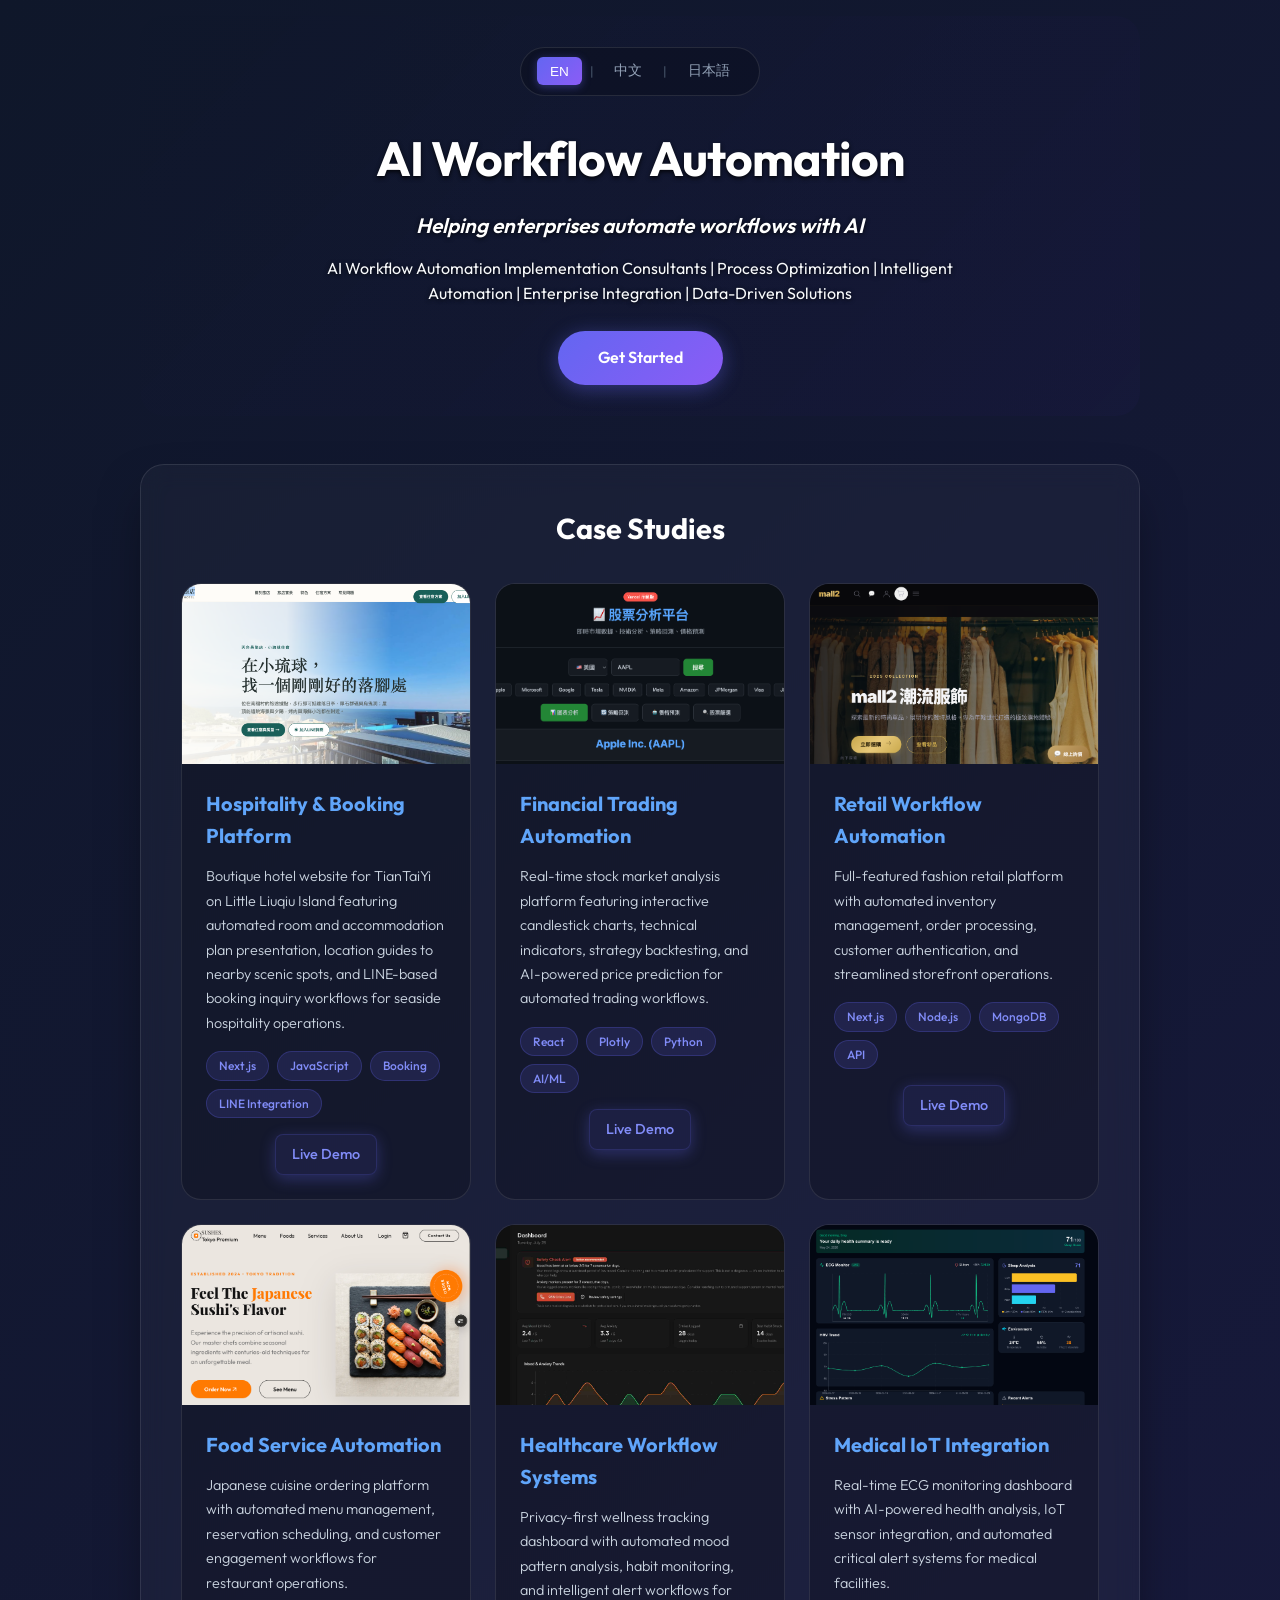
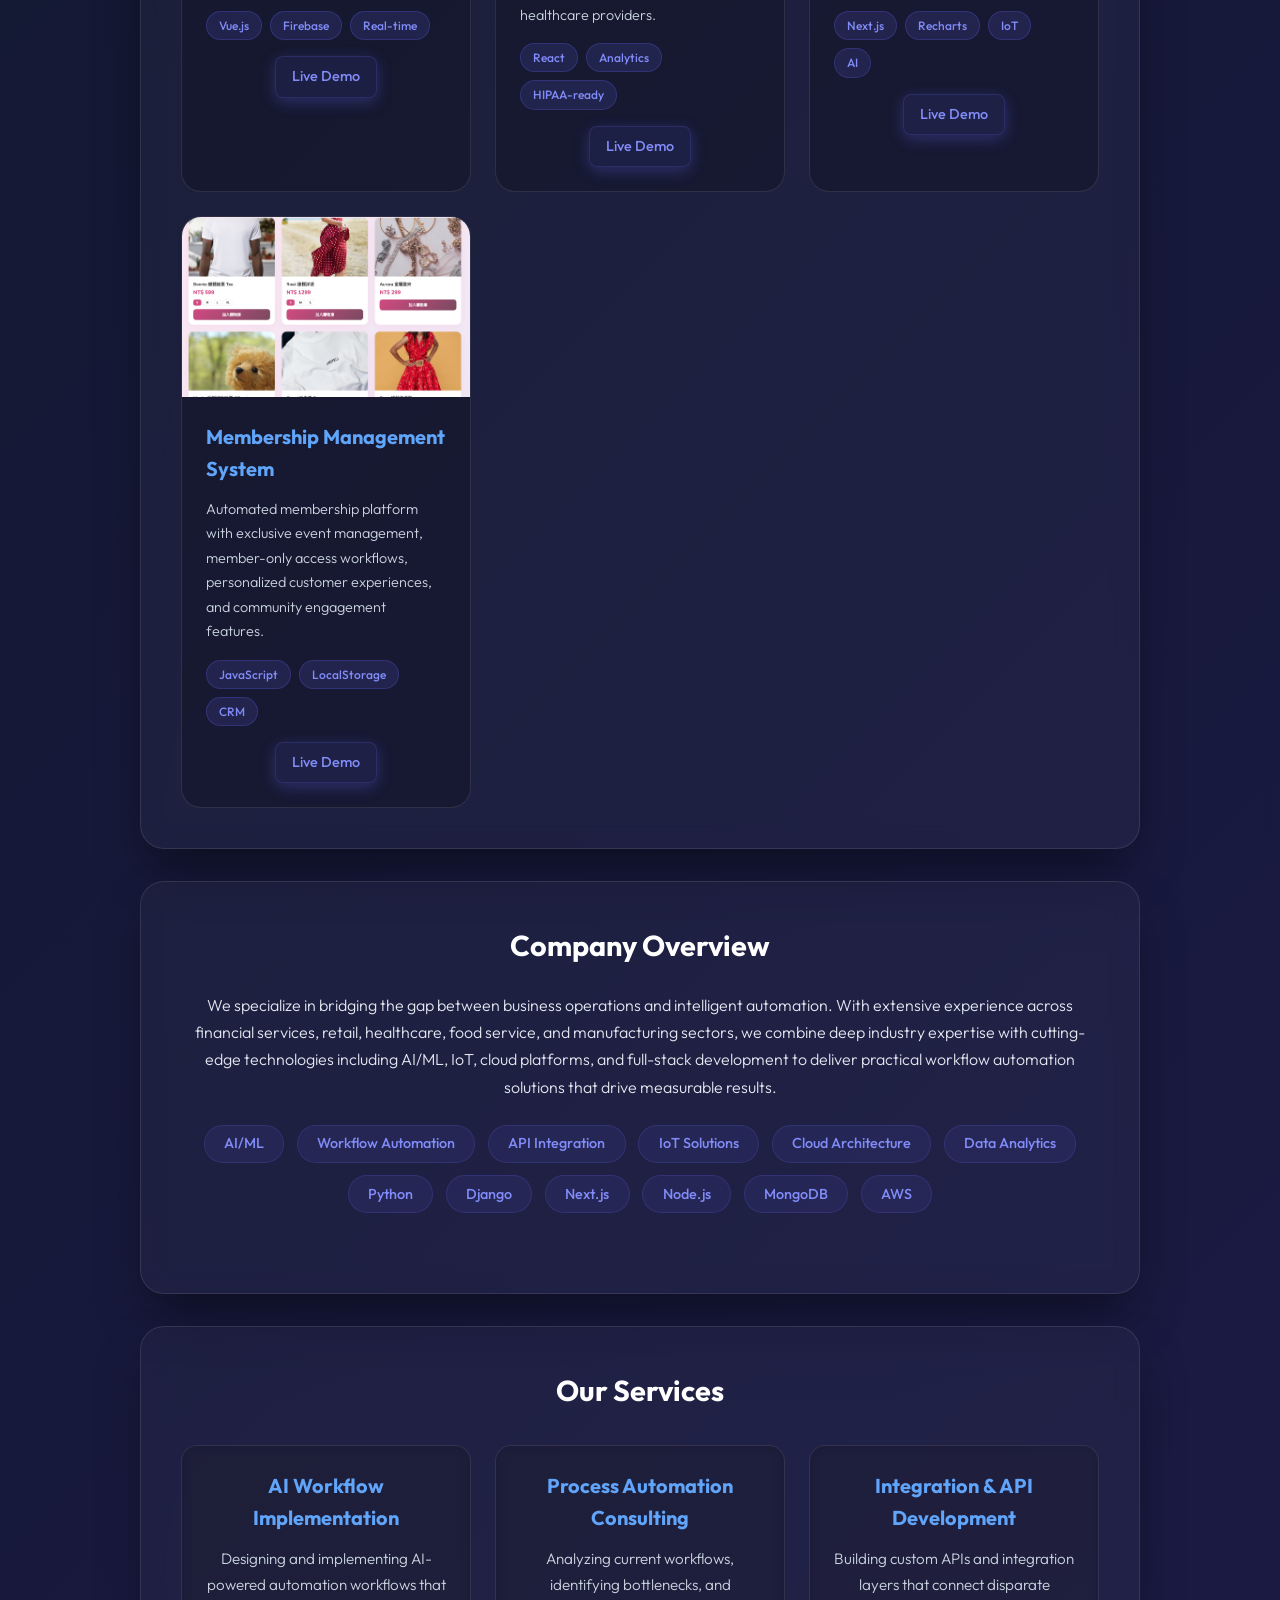
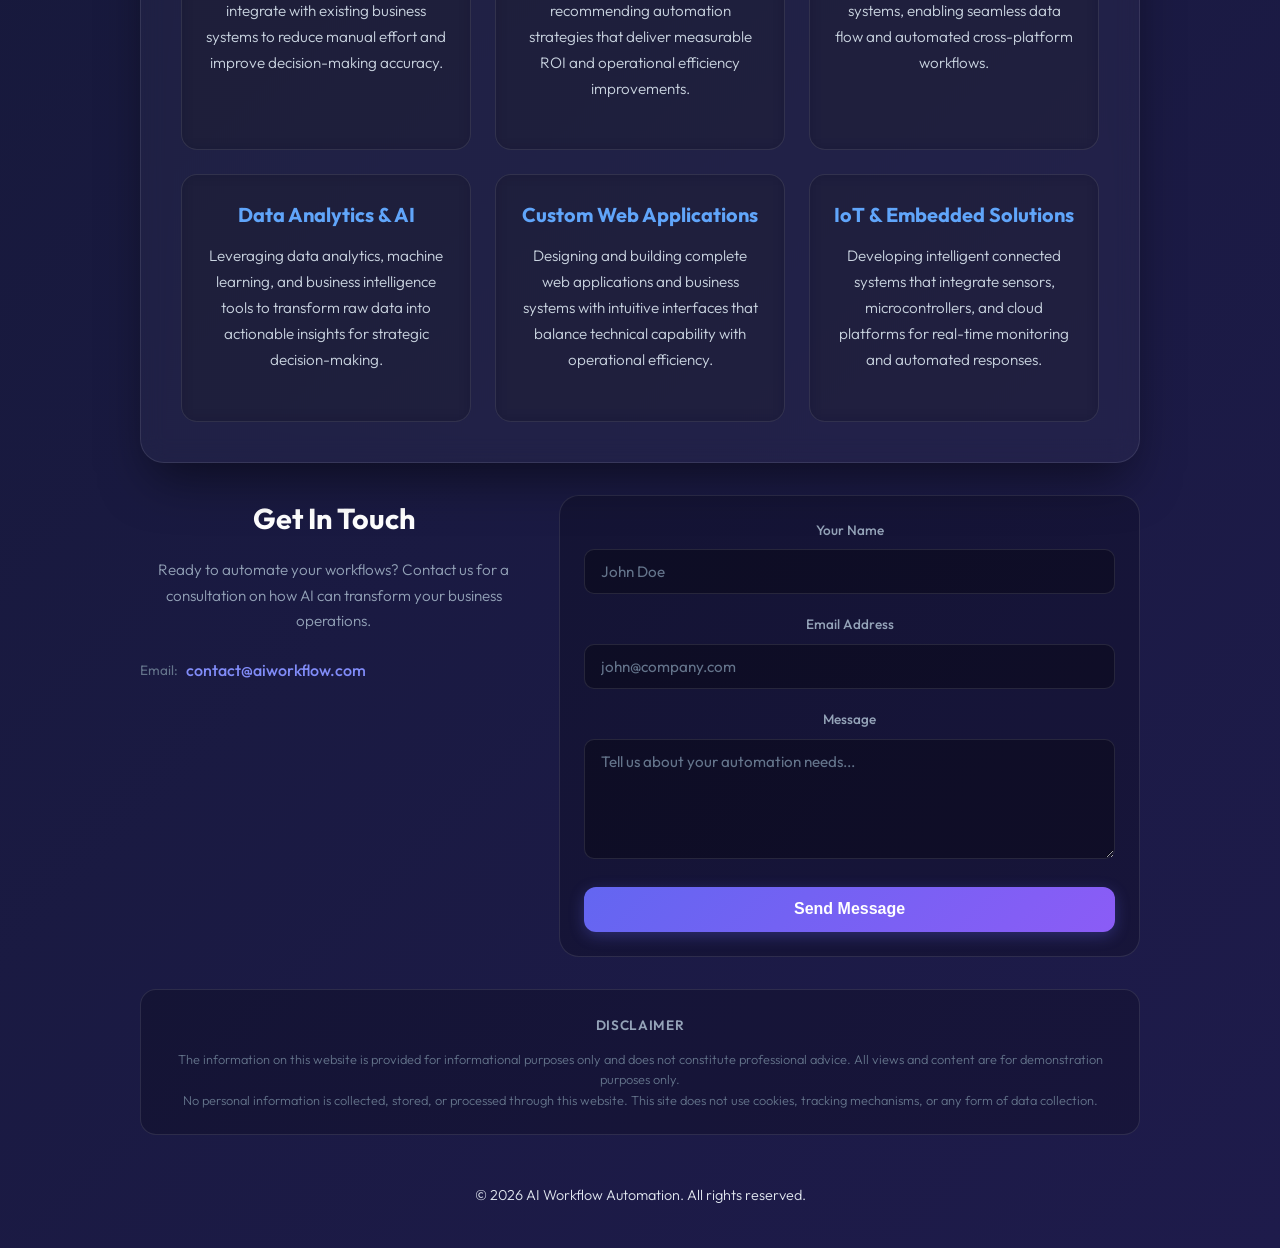
==== index.html @ f989f299 "Update TianTaiYi demo URL to yiwebsite.vercel.app" ====
<!DOCTYPE html>
<html lang="en">
<head>
    <meta charset="UTF-8">
    <meta name="viewport" content="width=device-width, initial-scale=1.0">
    <title>AI Workflow Automation - Implementation Consultants</title>
    <link rel="icon" href="data:,">
    <link rel="stylesheet" href="static/css/style.css">
    <link rel="stylesheet" href="static/css/contact.css">
    <link rel="preconnect" href="https://fonts.googleapis.com">
    <link rel="preconnect" href="https://fonts.gstatic.com" crossorigin>
    <link href="https://fonts.googleapis.com/css2?family=Outfit:wght@300;400;600&display=swap" rel="stylesheet">
</head>
<body>
    <div class="container">
        <div class="hero-banner">
            <div class="hero-slide" style="background-image: url('static/images/office-hero.jpg');"></div>
            <div class="hero-slide" style="background-image: url('https://images.unsplash.com/photo-1522071820081-009f0129c71c?auto=format&fit=crop&w=1600&q=80');"></div>
            <div class="hero-slide" style="background-image: url('https://images.unsplash.com/photo-1497366216548-37526070297c?auto=format&fit=crop&w=1600&q=80');"></div>
            <div class="hero-slide" style="background-image: url('https://images.unsplash.com/photo-1552664730-d307ca884978?auto=format&fit=crop&w=1600&q=80');"></div>
            <div class="hero-slide" style="background-image: url('https://images.unsplash.com/photo-1600880292203-757bb62b4baf?auto=format&fit=crop&w=1600&q=80');"></div>
            <div class="hero-slide" style="background-image: url('https://images.unsplash.com/photo-1497215728101-856f4ea42174?auto=format&fit=crop&w=1600&q=80');"></div>
            <div class="hero-overlay"></div>
            <div class="hero-content">
                <div class="lang-switcher" id="lang-switcher">
                    <button class="lang-btn active" data-lang="en" onclick="switchLanguage('en')">EN</button>
                    <span class="lang-divider">|</span>
                    <button class="lang-btn" data-lang="zh-TW" onclick="switchLanguage('zh-TW')">中文</button>
                    <span class="lang-divider">|</span>
                    <button class="lang-btn" data-lang="ja" onclick="switchLanguage('ja')">日本語</button>
                </div>
                <h1 id="main-title" data-i18n="title">AI Workflow Automation</h1>
                <p id="mission" class="mission" data-i18n="mission">Helping enterprises automate workflows with AI</p>
                <p class="subtitle" data-i18n="subtitle">AI Workflow Automation Implementation Consultants | Process Optimization | Intelligent Automation | Enterprise Integration | Data-Driven Solutions</p>
                <a href="#contact" class="hero-cta" data-i18n="hero-cta">Get Started</a>
            </div>
        </div>

        <main>
            <section class="card glass">
                <h2 data-i18n="selected-work">Case Studies</h2>
                <div class="projects-grid">
                    <div class="project-card">
                        <a href="https://yiwebsite.vercel.app/" target="_blank" class="project-image-link">
                            <div class="project-image" style="background-image: url('static/images/tiantaiyi.png'); background-size: cover; background-position: center;">
                                <div class="project-overlay">
                                    <span class="explore-tag" data-i18n="click-to-explore">Click to Explore →</span>
                                </div>
                            </div>
                        </a>
                        <div class="project-content">
                            <h3 data-i18n="project-tiantaiyi-title">Hospitality & Booking Platform</h3>
                            <p data-i18n="project-tiantaiyi-desc">Boutique hotel website for TianTaiYi on Little Liuqiu Island featuring automated room and accommodation plan presentation, location guides to nearby scenic spots, and LINE-based booking inquiry workflows for seaside hospitality operations.</p>
                            <div class="project-tags">
                                <span class="tech-tag" data-i18n="tech-nextjs">Next.js</span>
                                <span class="tech-tag" data-i18n="tech-javascript">JavaScript</span>
                                <span class="tech-tag">Booking</span>
                                <span class="tech-tag">LINE Integration</span>
                            </div>
                            <div class="project-links">
                                <a href="https://yiwebsite.vercel.app/" target="_blank" class="btn-demo" data-i18n="live-demo">Live Demo</a>
                            </div>
                        </div>
                    </div>
                    <div class="project-card">
                        <a href="https://trading-prototype-gamma.vercel.app/" target="_blank" class="project-image-link">
                            <div class="project-image" style="background-image: url('static/images/trading-preview.png'); background-size: cover; background-position: center;">
                                <div class="project-overlay">
                                    <span class="explore-tag" data-i18n="click-to-explore">Click to Explore →</span>
                                </div>
                            </div>
                        </a>
                        <div class="project-content">
                            <h3 data-i18n="project-stock-title">Financial Trading Automation</h3>
                            <p data-i18n="project-stock-desc">Real-time stock market analysis platform featuring interactive candlestick charts, technical indicators, strategy backtesting, and AI-powered price prediction for automated trading workflows.</p>
                            <div class="project-tags">
                                <span class="tech-tag" data-i18n="tech-react">React</span>
                                <span class="tech-tag" data-i18n="tech-plotly">Plotly</span>
                                <span class="tech-tag" data-i18n="tech-python">Python</span>
                                <span class="tech-tag">AI/ML</span>
                            </div>
                            <div class="project-links">
                                <a href="https://trading-prototype-gamma.vercel.app/" target="_blank" class="btn-demo" data-i18n="live-demo">Live Demo</a>
                            </div>
                        </div>
                    </div>
                    <div class="project-card">
                        <a href="https://mall2-three.vercel.app/" target="_blank" class="project-image-link">
                            <div class="project-image" style="background-image: url('static/images/mall-preview.png'); background-size: cover; background-position: center;">
                                <div class="project-overlay">
                                    <span class="explore-tag" data-i18n="click-to-explore">Click to Explore →</span>
                                </div>
                            </div>
                        </a>
                        <div class="project-content">
                            <h3 data-i18n="project-mall-title">Retail Workflow Automation</h3>
                            <p data-i18n="project-mall-desc">Full-featured fashion retail platform with automated inventory management, order processing, customer authentication, and streamlined storefront operations.</p>
                            <div class="project-tags">
                                <span class="tech-tag" data-i18n="tech-nextjs">Next.js</span>
                                <span class="tech-tag" data-i18n="tech-nodejs">Node.js</span>
                                <span class="tech-tag" data-i18n="tech-mongodb">MongoDB</span>
                                <span class="tech-tag">API</span>
                            </div>
                            <div class="project-links">
                                <a href="https://mall2-three.vercel.app/" target="_blank" class="btn-demo" data-i18n="live-demo">Live Demo</a>
                            </div>
                        </div>
                    </div>
                    <div class="project-card">
                        <a href="https://sushi-bstfsfx-bstfsfxs-projects.vercel.app/" target="_blank" class="project-image-link">
                            <div class="project-image" style="background-image: url('static/images/sushi-preview.png'); background-size: cover; background-position: center;">
                                <div class="project-overlay">
                                    <span class="explore-tag" data-i18n="click-to-explore">Click to Explore →</span>
                                </div>
                            </div>
                        </a>
                        <div class="project-content">
                            <h3 data-i18n="project-sushi-title">Food Service Automation</h3>
                            <p data-i18n="project-sushi-desc">Japanese cuisine ordering platform with automated menu management, reservation scheduling, and customer engagement workflows for restaurant operations.</p>
                            <div class="project-tags">
                                <span class="tech-tag" data-i18n="tech-vuejs">Vue.js</span>
                                <span class="tech-tag" data-i18n="tech-firebase">Firebase</span>
                                <span class="tech-tag">Real-time</span>
                            </div>
                            <div class="project-links">
                                <a href="https://sushi-bstfsfx-bstfsfxs-projects.vercel.app/" target="_blank" class="btn-demo" data-i18n="live-demo">Live Demo</a>
                            </div>
                        </div>
                    </div>
                    <div class="project-card">
                        <a href="https://mood-tracker-with-data.vercel.app/#/" target="_blank" class="project-image-link">
                            <div class="project-image" style="background-image: url('static/images/mood-preview.png'); background-size: cover; background-position: center;">
                                <div class="project-overlay">
                                    <span class="explore-tag" data-i18n="click-to-explore">Click to Explore →</span>
                                </div>
                            </div>
                        </a>
                        <div class="project-content">
                            <h3 data-i18n="project-mood-title">Healthcare Workflow Systems</h3>
                            <p data-i18n="project-mood-desc">Privacy-first wellness tracking dashboard with automated mood pattern analysis, habit monitoring, and intelligent alert workflows for healthcare providers.</p>
                            <div class="project-tags">
                                <span class="tech-tag" data-i18n="tech-react">React</span>
                                <span class="tech-tag">Analytics</span>
                                <span class="tech-tag">HIPAA-ready</span>
                            </div>
                            <div class="project-links">
                                <a href="https://mood-tracker-with-data.vercel.app/#/" target="_blank" class="btn-demo" data-i18n="live-demo">Live Demo</a>
                            </div>
                        </div>
                    </div>
                    <div class="project-card">
                        <a href="https://ecg-prototype-r1qbm1jxn-bstfsfxs-projects.vercel.app/" target="_blank" class="project-image-link">
                            <div class="project-image" style="background-image: url('static/images/ecg-preview.png'); background-size: cover; background-position: center;">
                                <div class="project-overlay">
                                    <span class="explore-tag" data-i18n="click-to-explore">Click to Explore →</span>
                                </div>
                            </div>
                        </a>
                        <div class="project-content">
                            <h3 data-i18n="project-ecg-title">Medical IoT Integration</h3>
                            <p data-i18n="project-ecg-desc">Real-time ECG monitoring dashboard with AI-powered health analysis, IoT sensor integration, and automated critical alert systems for medical facilities.</p>
                            <div class="project-tags">
                                <span class="tech-tag" data-i18n="tech-nextjs">Next.js</span>
                                <span class="tech-tag">Recharts</span>
                                <span class="tech-tag">IoT</span>
                                <span class="tech-tag">AI</span>
                            </div>
                            <div class="project-links">
                                <a href="https://ecg-prototype-r1qbm1jxn-bstfsfxs-projects.vercel.app/" target="_blank" class="btn-demo" data-i18n="live-demo">Live Demo</a>
                            </div>
                        </div>
                    </div>

                    <div class="project-card">
                        <a href="https://crm01-omega.vercel.app/shop" target="_blank" class="project-image-link">
                            <div class="project-image" style="background-image: url('static/images/bowtique-preview.png'); background-size: cover; background-position: center;">
                                <div class="project-overlay">
                                    <span class="explore-tag" data-i18n="click-to-explore">Click to Explore →</span>
                                </div>
                            </div>
                        </a>
                        <div class="project-content">
                            <h3 data-i18n="project-bowtique-title">Membership Management System</h3>
                            <p data-i18n="project-bowtique-desc">Automated membership platform with exclusive event management, member-only access workflows, personalized customer experiences, and community engagement features.</p>
                            <div class="project-tags">
                                <span class="tech-tag" data-i18n="tech-javascript">JavaScript</span>
                                <span class="tech-tag" data-i18n="tech-localstorage">LocalStorage</span>
                                <span class="tech-tag">CRM</span>
                            </div>
                            <div class="project-links">
                                <a href="https://crm01-omega.vercel.app/shop" target="_blank" class="btn-demo" data-i18n="live-demo">Live Demo</a>
                            </div>
                        </div>
                    </div>
                </div>
            </section>

            <section class="card glass">
                <h2 data-i18n="professional-summary">Company Overview</h2>
                <p data-i18n="summary-text">We specialize in bridging the gap between business operations and intelligent automation. With extensive experience across financial services, retail, healthcare, food service, and manufacturing sectors, we combine deep industry expertise with cutting-edge technologies including AI/ML, IoT, cloud platforms, and full-stack development to deliver practical workflow automation solutions that drive measurable results.</p>
                <div class="skills">
                    <span class="skill-tag" data-i18n="skill-ai">AI/ML</span>
                    <span class="skill-tag" data-i18n="skill-automation">Workflow Automation</span>
                    <span class="skill-tag" data-i18n="skill-integration">API Integration</span>
                    <span class="skill-tag" data-i18n="skill-iot">IoT Solutions</span>
                    <span class="skill-tag" data-i18n="skill-cloud">Cloud Architecture</span>
                    <span class="skill-tag" data-i18n="skill-data">Data Analytics</span>
                    <span class="skill-tag" data-i18n="skill-python">Python</span>
                    <span class="skill-tag" data-i18n="skill-django">Django</span>
                    <span class="skill-tag" data-i18n="skill-nextjs">Next.js</span>
                    <span class="skill-tag" data-i18n="skill-nodejs">Node.js</span>
                    <span class="skill-tag" data-i18n="skill-mongodb">MongoDB</span>
                    <span class="skill-tag" data-i18n="skill-aws">AWS</span>
                </div>
            </section>

            <section class="card glass">
                <h2 data-i18n="core-expertise">Our Services</h2>
                <div class="expertise-grid">
                    <div class="expertise-item">
                        <h3 data-i18n="expertise-ai">AI Workflow Implementation</h3>
                        <p data-i18n="expertise-ai-desc">Designing and implementing AI-powered automation workflows that integrate with existing business systems to reduce manual effort and improve decision-making accuracy.</p>
                    </div>
                    <div class="expertise-item">
                        <h3 data-i18n="expertise-automation">Process Automation Consulting</h3>
                        <p data-i18n="expertise-automation-desc">Analyzing current workflows, identifying bottlenecks, and recommending automation strategies that deliver measurable ROI and operational efficiency improvements.</p>
                    </div>
                    <div class="expertise-item">
                        <h3 data-i18n="expertise-integration">Integration & API Development</h3>
                        <p data-i18n="expertise-integration-desc">Building custom APIs and integration layers that connect disparate systems, enabling seamless data flow and automated cross-platform workflows.</p>
                    </div>
                    <div class="expertise-item">
                        <h3 data-i18n="expertise-data">Data Analytics & AI</h3>
                        <p data-i18n="expertise-data-desc">Leveraging data analytics, machine learning, and business intelligence tools to transform raw data into actionable insights for strategic decision-making.</p>
                    </div>
                    <div class="expertise-item">
                        <h3 data-i18n="expertise-web">Custom Web Applications</h3>
                        <p data-i18n="expertise-web-desc">Designing and building complete web applications and business systems with intuitive interfaces that balance technical capability with operational efficiency.</p>
                    </div>
                    <div class="expertise-item">
                        <h3 data-i18n="expertise-iot">IoT & Embedded Solutions</h3>
                        <p data-i18n="expertise-iot-desc">Developing intelligent connected systems that integrate sensors, microcontrollers, and cloud platforms for real-time monitoring and automated responses.</p>
                    </div>
                </div>
            </section>

            <div class="contact-section" id="contact">
                <div class="contact-info">
                    <h2 data-i18n="contact-title">Get In Touch</h2>
                    <p data-i18n="contact-desc">Ready to automate your workflows? Contact us for a consultation on how AI can transform your business operations.</p>
                    <div class="contact-email">
                        <span class="contact-label" data-i18n="contact-email-label">Email:</span>
                        <a href="mailto:contact@aiworkflow.com" class="email-link">contact@aiworkflow.com</a>
                    </div>
                </div>
                <div class="contact-form-container">
                    <form id="contact-form" class="contact-form">
                        <div class="hp-field">
                            <input type="text" name="website_url" tabindex="-1" autocomplete="off">
                        </div>
                        <div class="form-group">
                            <label for="visitor-name" data-i18n="form-name">Your Name</label>
                            <input type="text" id="visitor-name" name="name" required data-i18n-placeholder="form-name-placeholder" placeholder="John Doe">
                        </div>
                        <div class="form-group">
                            <label for="visitor-email" data-i18n="form-email">Email Address</label>
                            <input type="email" id="visitor-email" name="email" required data-i18n-placeholder="form-email-placeholder" placeholder="john@company.com">
                        </div>
                        <div class="form-group">
                            <label for="visitor-message" data-i18n="form-message">Message</label>
                            <textarea id="visitor-message" name="message" required data-i18n-placeholder="form-message-placeholder" placeholder="Tell us about your automation needs..."></textarea>
                        </div>
                        <button type="submit" class="btn-submit" data-i18n="form-submit">Send Message</button>
                        <div id="form-message" class="form-message" style="display: none;"></div>
                    </form>
                </div>
            </div>

            <div class="disclaimer-section">
                <p class="disclaimer-title">Disclaimer</p>
                <p class="disclaimer-text" data-i18n="disclaimer-general">The information on this website is provided for informational purposes only and does not constitute professional advice. All views and content are for demonstration purposes only.</p>
                <p class="disclaimer-text" data-i18n="disclaimer-privacy">No personal information is collected, stored, or processed through this website. This site does not use cookies, tracking mechanisms, or any form of data collection.</p>
            </div>
        </main>

        <footer>
            <p data-i18n="footer">&copy; 2026 AI Workflow Automation. All rights reserved.</p>
        </footer>
    </div>

    <script src="static/js/i18n.js"></script>
    <script src="static/js/contact.js"></script>
    <script>
        document.addEventListener('DOMContentLoaded', initI18n);

        const statusBtn = document.getElementById('status-btn');
        const responseBox = document.getElementById('status-response');

        if (statusBtn) {
            statusBtn.addEventListener('click', async () => {
                statusBtn.disabled = true;
                const originalText = statusBtn.textContent;
                statusBtn.textContent = 'Fetching...';
                responseBox.classList.add('hidden');

                try {
                    const res = await fetch('/api/status');
                    if (!res.ok) throw new Error('Server responded with ' + res.status);
                    const data = await res.json();
                    responseBox.textContent = JSON.stringify(data, null, 2);
                    responseBox.classList.remove('hidden');
                    responseBox.classList.add('fade-in');
                } catch (err) {
                    console.error('Fetch error:', err);
                    responseBox.textContent = 'Error: ' + err.message + '. Please ensure the server is running.';
                    responseBox.classList.remove('hidden');
                } finally {
                    statusBtn.disabled = false;
                    statusBtn.textContent = originalText;
                }
            });
        }
    </script>
</body>
</html>
---- static/css/style.css ----
:root {
    --primary: #6366f1;
    --primary-hover: #4f46e5;
    --bg-gradient: linear-gradient(135deg, #0f172a 0%, #1e1b4b 100%);
    --card-bg: rgba(255, 255, 255, 0.05);
    --text-main: #f8fafc;
    --text-muted: #94a3b8;
    --glass-border: rgba(255, 255, 255, 0.1);
    --success: #10b981;
    --info: #3b82f6;
}

* {
    margin: 0;
    padding: 0;
    box-sizing: border-box;
}

body {
    font-family: 'Outfit', sans-serif;
    background: var(--bg-gradient);
    color: var(--text-main);
    min-height: 100vh;
    display: flex;
    justify-content: center;
    align-items: center;
    line-height: 1.6;
    padding: 1rem;
}

.container {
    width: 95%;
    max-width: 1000px;
    text-align: center;
}

/* Hero Banner */
.hero-banner {
    position: relative;
    width: 100%;
    height: 400px;
    border-radius: 24px;
    overflow: hidden;
    margin-bottom: 3rem;
    display: flex;
    align-items: center;
    justify-content: center;
}

.hero-slide {
    position: absolute;
    inset: 0;
    background-size: cover;
    background-position: center;
    background-color: #e2e8f0;
    filter: brightness(1.3) contrast(0.9) saturate(1.1);
    opacity: 0;
    animation: heroSlide 30s infinite ease-in-out;
    animation-fill-mode: both;
    z-index: 0;
}

.hero-slide:nth-child(1) { animation-delay: 0s; }
.hero-slide:nth-child(2) { animation-delay: 5s; }
.hero-slide:nth-child(3) { animation-delay: 10s; }
.hero-slide:nth-child(4) { animation-delay: 15s; }
.hero-slide:nth-child(5) { animation-delay: 20s; }
.hero-slide:nth-child(6) { animation-delay: 25s; }

@keyframes heroSlide {
    0% { opacity: 0; }
    2% { opacity: 1; }
    13% { opacity: 1; }
    20% { opacity: 0; }
    100% { opacity: 0; }
}

@media (prefers-reduced-motion: reduce) {
    .hero-slide { animation: none; }
    .hero-slide:nth-child(1) { opacity: 1; }
    .hero-slide:nth-child(2),
    .hero-slide:nth-child(3),
    .hero-slide:nth-child(4),
    .hero-slide:nth-child(5),
    .hero-slide:nth-child(6) { opacity: 0; }
}

.hero-overlay {
    position: absolute;
    inset: 0;
    background: linear-gradient(135deg, rgba(15, 23, 42, 0.3) 0%, rgba(30, 27, 75, 0.25) 100%);
    z-index: 1;
}

.hero-content {
    position: relative;
    z-index: 2;
    padding: 2rem;
    max-width: 700px;
    text-align: center;
}

.hero-content h1 {
    font-size: 3rem;
    font-weight: 700;
    color: #ffffff;
    -webkit-text-fill-color: #ffffff;
    background: none;
    margin-bottom: 0.5rem;
    text-shadow: 0 2px 4px rgba(0, 0, 0, 0.8);
    letter-spacing: -0.02em;
    -webkit-font-smoothing: antialiased;
    -moz-osx-font-smoothing: grayscale;
}

.hero-content .mission {
    color: #ffffff;
    font-size: 1.3rem;
    font-weight: 600;
    margin: 0.75rem 0;
    text-shadow: 0 1px 4px rgba(0, 0, 0, 0.8);
}

.hero-content .subtitle {
    color: #f8fafc;
    font-size: 1rem;
    font-weight: 400;
    line-height: 1.6;
    margin-bottom: 1.5rem;
    text-shadow: 0 1px 4px rgba(0, 0, 0, 0.8);
}

.hero-cta {
    display: inline-block;
    padding: 0.9rem 2.5rem;
    background: linear-gradient(135deg, #6366f1, #8b5cf6);
    color: white;
    text-decoration: none;
    border-radius: 999px;
    font-weight: 600;
    font-size: 1rem;
    transition: all 0.3s ease;
    box-shadow: 0 4px 20px rgba(99, 102, 241, 0.4);
}

.hero-cta:hover {
    transform: translateY(-3px);
    box-shadow: 0 8px 30px rgba(99, 102, 241, 0.6);
    background: linear-gradient(135deg, #4f46e5, #7c3aed);
}

/* Header (for reference) */
header {
    margin-bottom: 3rem;
}

h1 {
    font-size: 2.8rem;
    font-weight: 600;
    background: linear-gradient(to right, #818cf8, #c084fc);
    -webkit-background-clip: text;
    -webkit-text-fill-color: transparent;
    margin-bottom: 0.2rem;
}

.profile-header {
    display: flex;
    align-items: center;
    justify-content: center;
    gap: 2.5rem;
    margin-bottom: 4rem;
    flex-wrap: wrap;
}

.profile-img {
    width: 120px;
    height: 120px;
    border-radius: 50%;
    border: 3px solid var(--glass-border);
    box-shadow: 0 0 30px rgba(99, 102, 241, 0.3);
    object-fit: cover;
}

.profile-info {
    text-align: left;
    max-width: 400px;
}

.subtitle {
    color: var(--text-muted);
    font-size: 1.2rem;
    font-weight: 300;
    line-height: 1.5;
}

.mission {
    color: var(--accent);
    font-size: 1.1rem;
    font-weight: 500;
    margin: 0.5rem 0;
    font-style: italic;
}

.skills {
    display: flex;
    gap: 0.8rem;
    justify-content: center;
    margin-bottom: 2.5rem;
    flex-wrap: wrap;
}

.skill-tag {
    background: rgba(99, 102, 241, 0.1);
    color: #818cf8;
    padding: 0.4rem 1.2rem;
    border-radius: 999px;
    font-size: 0.9rem;
    font-weight: 500;
    border: 1px solid rgba(99, 102, 241, 0.2);
}

.card {
    background: var(--card-bg);
    backdrop-filter: blur(12px);
    border: 1px solid var(--glass-border);
    padding: 2.5rem;
    border-radius: 24px;
    box-shadow: 0 25px 50px -12px rgba(0, 0, 0, 0.5);
    transition: transform 0.3s ease;
    margin-bottom: 2rem;
}

.card:hover {
    transform: translateY(-5px);
}

.glass {
    background: rgba(255, 255, 255, 0.03);
    border: 1px solid rgba(255, 255, 255, 0.1);
}

h2 {
    margin-bottom: 1.5rem;
    font-size: 1.8rem;
    color: #fff;
}

p {
    margin-bottom: 1.5rem;
    font-weight: 300;
    line-height: 1.7;
    color: #e2e8f0;
}

.expertise-grid {
    display: grid;
    grid-template-columns: repeat(auto-fit, minmax(280px, 1fr));
    gap: 1.5rem;
    margin-top: 2rem;
}

.expertise-item {
    background: rgba(0, 0, 0, 0.2);
    padding: 1.5rem;
    border-radius: 16px;
    border: 1px solid rgba(255, 255, 255, 0.1);
    backdrop-filter: blur(8px);
    transition: all 0.3s ease;
}

.expertise-item:hover {
    transform: translateY(-3px);
    box-shadow: 0 10px 25px -5px rgba(0, 0, 0, 0.3);
    border-color: rgba(99, 102, 241, 0.3);
}

.expertise-item h3 {
    color: #60a5fa;
    margin-bottom: 0.75rem;
    font-size: 1.25rem;
}

.expertise-item p {
    font-size: 0.95rem;
    color: #cbd5e1;
}

.btn-primary {
    background: var(--primary);
    color: white;
    border: none;
    padding: 0.8rem 2rem;
    font-size: 1rem;
    font-weight: 600;
    border-radius: 12px;
    cursor: pointer;
    transition: all 0.2s ease;
    box-shadow: 0 4px 6px -1px rgba(0, 0, 0, 0.1);
}

.btn-primary:hover {
    background: var(--primary-hover);
    box-shadow: 0 0 20px rgba(99, 102, 241, 0.4);
    transform: translateY(-2px);
}

.response-box {
    margin-top: 2rem;
    padding: 1.5rem;
    background: rgba(0, 0, 0, 0.3);
    border-radius: 12px;
    text-align: left;
    font-family: monospace;
    color: #4ade80;
    white-space: pre-wrap;
    max-height: 200px;
    overflow-y: auto;
}

.hidden {
    display: none;
}

.fade-in {
    animation: fadeIn 0.5s ease-out;
}

@keyframes fadeIn {
    from { opacity: 0; transform: translateY(10px); }
    to { opacity: 1; transform: translateY(0); }
}

.projects-grid {
    display: grid;
    grid-template-columns: repeat(auto-fit, minmax(280px, 1fr));
    gap: 1.5rem;
    margin-top: 2rem;
}

.project-item {
    background: rgba(0, 0, 0, 0.2);
    padding: 1.5rem;
    border-radius: 16px;
    border: 1px solid rgba(255, 255, 255, 0.1);
    backdrop-filter: blur(8px);
    transition: all 0.3s ease;
    text-align: left;
}

.project-item:hover {
    transform: translateY(-3px);
    box-shadow: 0 10px 25px -5px rgba(0, 0, 0, 0.3);
    border-color: rgba(99, 102, 241, 0.3);
}

.project-item h3 {
    color: #60a5fa;
    margin-bottom: 0.75rem;
    font-size: 1.25rem;
}

.project-item p {
    font-size: 0.95rem;
    color: #cbd5e1;
    margin-bottom: 1rem;
}

.project-links {
    display: flex;
    gap: 1rem;
}

.project-links a {
    color: #818cf8;
    text-decoration: none;
    font-size: 0.9rem;
    font-weight: 500;
    padding: 0.5rem 1rem;
    border-radius: 8px;
    background: rgba(99, 102, 241, 0.1);
    border: 1px solid rgba(99, 102, 241, 0.2);
    transition: all 0.2s ease;
}

.project-links a:hover {
    background: rgba(99, 102, 241, 0.2);
    color: #a5b4fc;
}

/* Project Cards - Enhanced Design */
.project-card {
    background: rgba(0, 0, 0, 0.2);
    border-radius: 20px;
    border: 1px solid rgba(255, 255, 255, 0.1);
    overflow: hidden;
    transition: all 0.4s ease;
    position: relative;
}

.project-card::before {
    content: '';
    position: absolute;
    top: 0;
    left: 0;
    right: 0;
    height: 4px;
    background: linear-gradient(90deg, #6366f1, #a855f7, #ec4899);
    background-size: 200% 100%;
    animation: gradientMove 3s ease infinite;
    opacity: 0;
    transition: opacity 0.3s ease;
}

.project-card:hover::before {
    opacity: 1;
}

.project-card:hover {
    transform: translateY(-8px) scale(1.02);
    box-shadow: 0 20px 40px rgba(99, 102, 241, 0.2);
    border-color: rgba(99, 102, 241, 0.4);
}

@keyframes gradientMove {
    0%, 100% { background-position: 0% 50%; }
    50% { background-position: 100% 50%; }
}

.project-image {
    height: 180px;
    position: relative;
    display: flex;
    align-items: center;
    justify-content: center;
    overflow: hidden;
    background: linear-gradient(135deg, #1e293b 0%, #0f172a 100%);
}

.project-image-link {
    display: block;
    text-decoration: none;
}

.project-image-link:hover .project-overlay {
    opacity: 1;
}

.project-image-link:hover .explore-tag {
    transform: translateY(0);
}

.project-overlay {
    position: absolute;
    inset: 0;
    background: rgba(0, 0, 0, 0.6);
    display: flex;
    align-items: center;
    justify-content: center;
    opacity: 0;
    transition: opacity 0.3s ease;
}

.project-card:hover .project-overlay {
    opacity: 1;
}

.explore-tag {
    background: linear-gradient(135deg, #6366f1, #a855f7);
    color: white;
    padding: 0.75rem 1.5rem;
    border-radius: 999px;
    font-weight: 600;
    font-size: 0.9rem;
    transform: translateY(20px);
    transition: transform 0.3s ease;
}

.project-card:hover .explore-tag {
    transform: translateY(0);
}

.project-content {
    padding: 1.5rem;
    text-align: left;
}

.project-content h3 {
    color: #60a5fa;
    margin-bottom: 0.75rem;
    font-size: 1.25rem;
}

.project-content p {
    font-size: 0.9rem;
    color: #cbd5e1;
    margin-bottom: 1rem;
}

.project-tags {
    display: flex;
    gap: 0.5rem;
    flex-wrap: wrap;
    margin-bottom: 1rem;
}

.tech-tag {
    background: rgba(99, 102, 241, 0.15);
    color: #818cf8;
    padding: 0.25rem 0.75rem;
    border-radius: 999px;
    font-size: 0.75rem;
    font-weight: 500;
    border: 1px solid rgba(99, 102, 241, 0.25);
}

.btn-demo {
    display: inline-block;
    text-align: center;
    padding: 0.6rem 1.5rem;
    background: linear-gradient(135deg, #6366f1, #8b5cf6);
    color: white;
    text-decoration: none;
    border-radius: 10px;
    font-weight: 600;
    font-size: 0.9rem;
    transition: all 0.3s ease;
    box-shadow: 0 4px 15px rgba(99, 102, 241, 0.3);
}

.btn-demo:hover {
    transform: translateY(-2px);
    box-shadow: 0 8px 25px rgba(99, 102, 241, 0.5);
    background: linear-gradient(135deg, #4f46e5, #7c3aed);
}

.project-links {
    display: flex;
    justify-content: center;
}

/* Language Switcher */
.lang-switcher {
    display: flex;
    align-items: center;
    justify-content: center;
    gap: 0.5rem;
    margin-bottom: 1.5rem;
    padding: 0.5rem 1rem;
    background: rgba(0, 0, 0, 0.2);
    border-radius: 999px;
    border: 1px solid rgba(255, 255, 255, 0.1);
    width: fit-content;
    margin-left: auto;
    margin-right: auto;
}

.lang-btn {
    background: transparent;
    border: none;
    color: #94a3b8;
    padding: 0.4rem 0.8rem;
    font-size: 0.85rem;
    font-weight: 500;
    cursor: pointer;
    border-radius: 6px;
    transition: all 0.2s ease;
}

.lang-btn:hover {
    color: #f8fafc;
    background: rgba(99, 102, 241, 0.2);
}

.lang-btn.active {
    color: #fff;
    background: linear-gradient(135deg, #6366f1, #8b5cf6);
    box-shadow: 0 2px 8px rgba(99, 102, 241, 0.4);
}

.lang-divider {
    color: #475569;
    font-size: 0.8rem;
}

footer {
    margin-top: 3rem;
    color: var(--text-muted);
    font-size: 0.9rem;
}

.company-name {
    color: #818cf8;
    font-weight: 600;
}

/* Responsive design */
@media (max-width: 768px) {
    body {
        padding: 0.75rem;
    }

    .hero-banner {
        height: 350px;
        border-radius: 16px;
    }

    .hero-content h1 {
        font-size: 2rem;
    }

    .hero-content .mission {
        font-size: 1.1rem;
    }

    .hero-content .subtitle {
        font-size: 0.9rem;
    }

    h1 {
        font-size: 1.8rem;
    }

    h2 {
        font-size: 1.4rem;
    }

    .profile-header {
        flex-direction: column;
        text-align: center;
        gap: 1rem;
        margin-bottom: 2rem;
    }

    .profile-img {
        width: 100px;
        height: 100px;
    }

    .profile-info {
        text-align: center;
        max-width: 100%;
    }

    .subtitle {
        font-size: 0.95rem;
        line-height: 1.4;
    }

    .mission {
        font-size: 1rem;
    }

    .container {
        width: 100%;
        padding: 0 0.5rem;
    }

    .card {
        padding: 1.5rem;
        margin-bottom: 1.25rem;
        border-radius: 16px;
    }

    .lang-switcher {
        padding: 0.3rem 0.6rem;
        margin-bottom: 1rem;
    }

    .lang-btn {
        padding: 0.3rem 0.6rem;
        font-size: 0.8rem;
    }

    .projects-grid {
        grid-template-columns: 1fr;
        gap: 1rem;
    }

    .expertise-grid {
        grid-template-columns: 1fr;
        gap: 1rem;
    }

    .expertise-item {
        padding: 1rem;
    }

    .expertise-item h3 {
        font-size: 1.1rem;
    }

    .skills {
        justify-content: center;
        gap: 0.5rem;
        margin-bottom: 1.5rem;
    }

    .skill-tag {
        font-size: 0.75rem;
        padding: 0.25rem 0.6rem;
    }

    .project-content {
        padding: 1rem;
    }

    .project-content h3 {
        font-size: 1.1rem;
    }

    .project-content p {
        font-size: 0.85rem;
    }

    .project-image {
        height: 140px;
    }

    footer {
        margin-top: 2rem;
        font-size: 0.8rem;
    }
}

/* Extra small devices */
@media (max-width: 480px) {
    body {
        padding: 0.5rem;
    }

    .hero-banner {
        height: 300px;
        border-radius: 12px;
    }

    .hero-content {
        padding: 1.5rem 1rem;
    }

    .hero-content h1 {
        font-size: 1.6rem;
    }

    .hero-content .mission {
        font-size: 1rem;
    }

    .hero-content .subtitle {
        font-size: 0.85rem;
    }

    .hero-cta {
        padding: 0.7rem 1.8rem;
        font-size: 0.9rem;
    }

    h1 {
        font-size: 1.5rem;
    }

    h2 {
        font-size: 1.25rem;
    }

    .profile-img {
        width: 80px;
        height: 80px;
    }

    .card {
        padding: 1rem;
        border-radius: 12px;
    }

    .subtitle {
        font-size: 0.85rem;
    }

    .mission {
        font-size: 0.9rem;
    }

    .skill-tag {
        font-size: 0.7rem;
        padding: 0.2rem 0.5rem;
    }

    .project-image {
        height: 120px;
    }

    .expertise-item p {
        font-size: 0.85rem;
    }

    .btn-demo {
        padding: 0.5rem 1rem;
        font-size: 0.85rem;
    }
}

/* Disclaimer Section */
.disclaimer-section {
    background: rgba(0, 0, 0, 0.2);
    border-radius: 16px;
    padding: 1.5rem;
    margin-top: 2rem;
    border: 1px solid rgba(255, 255, 255, 0.1);
}

.disclaimer-title {
    color: #94a3b8;
    font-size: 0.85rem;
    font-weight: 600;
    margin-bottom: 0.75rem;
    text-transform: uppercase;
    letter-spacing: 0.05em;
}

.disclaimer-text {
    color: #64748b;
    font-size: 0.8rem;
    line-height: 1.6;
    margin-bottom: 0;

}
---- static/css/contact.css ----
/* Contact Section */
.contact-section {
    display: flex;
    gap: 2rem;
    margin-top: 2rem;
    align-items: flex-start;
}

.contact-section.hidden {
    display: none !important;
}

.contact-info {
    flex: 1;
    min-width: 280px;
}

.contact-info h2 {
    margin-bottom: 1rem;
}

.contact-info p {
    color: #94a3b8;
    margin-bottom: 1.5rem;
    font-size: 0.95rem;
}

.contact-email {
    display: flex;
    align-items: center;
    gap: 0.5rem;
    margin-top: 1rem;
}

.contact-label {
    color: #64748b;
    font-size: 0.85rem;
}

.email-link {
    color: #818cf8;
    text-decoration: none;
    font-weight: 500;
    transition: color 0.2s ease;
}

.email-link:hover {
    color: #a5b4fc;
}

.contact-form-container {
    flex: 1.5;
    min-width: 320px;
}

.contact-form {
    background: rgba(0, 0, 0, 0.2);
    border-radius: 20px;
    padding: 1.5rem;
    border: 1px solid rgba(255, 255, 255, 0.1);
}

.form-group {
    margin-bottom: 1.25rem;
}

.form-group label {
    display: block;
    color: #94a3b8;
    font-size: 0.85rem;
    font-weight: 500;
    margin-bottom: 0.5rem;
}

.form-group input,
.form-group textarea {
    width: 100%;
    background: rgba(0, 0, 0, 0.3);
    border: 1px solid rgba(255, 255, 255, 0.1);
    border-radius: 10px;
    padding: 0.75rem 1rem;
    color: #f8fafc;
    font-family: 'Outfit', sans-serif;
    font-size: 0.95rem;
    transition: all 0.3s ease;
}

.form-group input:focus,
.form-group textarea:focus {
    outline: none;
    border-color: #6366f1;
    box-shadow: 0 0 0 3px rgba(99, 102, 241, 0.2);
}

.form-group textarea {
    min-height: 120px;
    resize: vertical;
}

.form-group input::placeholder,
.form-group textarea::placeholder {
    color: #64748b;
}

.btn-submit {
    width: 100%;
    padding: 0.85rem 1.5rem;
    background: linear-gradient(135deg, #6366f1, #8b5cf6);
    color: white;
    border: none;
    border-radius: 12px;
    font-size: 1rem;
    font-weight: 600;
    cursor: pointer;
    transition: all 0.3s ease;
    box-shadow: 0 4px 15px rgba(99, 102, 241, 0.3);
}

.btn-submit:hover {
    transform: translateY(-2px);
    box-shadow: 0 8px 25px rgba(99, 102, 241, 0.5);
}

.btn-submit:disabled {
    opacity: 0.6;
    cursor: not-allowed;
    transform: none;
}

.form-message {
    margin-top: 1rem;
    padding: 0.75rem 1rem;
    border-radius: 10px;
    font-size: 0.9rem;
    text-align: center;
}

.form-message.success {
    background: rgba(16, 185, 129, 0.15);
    color: #10b981;
    border: 1px solid rgba(16, 185, 129, 0.3);
}

.form-message.error {
    background: rgba(239, 68, 68, 0.15);
    color: #ef4444;
    border: 1px solid rgba(239, 68, 68, 0.3);
}

/* Honeypot - hidden from users */
.hp-field {
    position: absolute;
    left: -9999px;
    opacity: 0;
    pointer-events: none;
}

/* Responsive */
@media (max-width: 768px) {
    .contact-section {
        flex-direction: column;
    }

    .contact-info,
    .contact-form-container {
        width: 100%;
    }
}
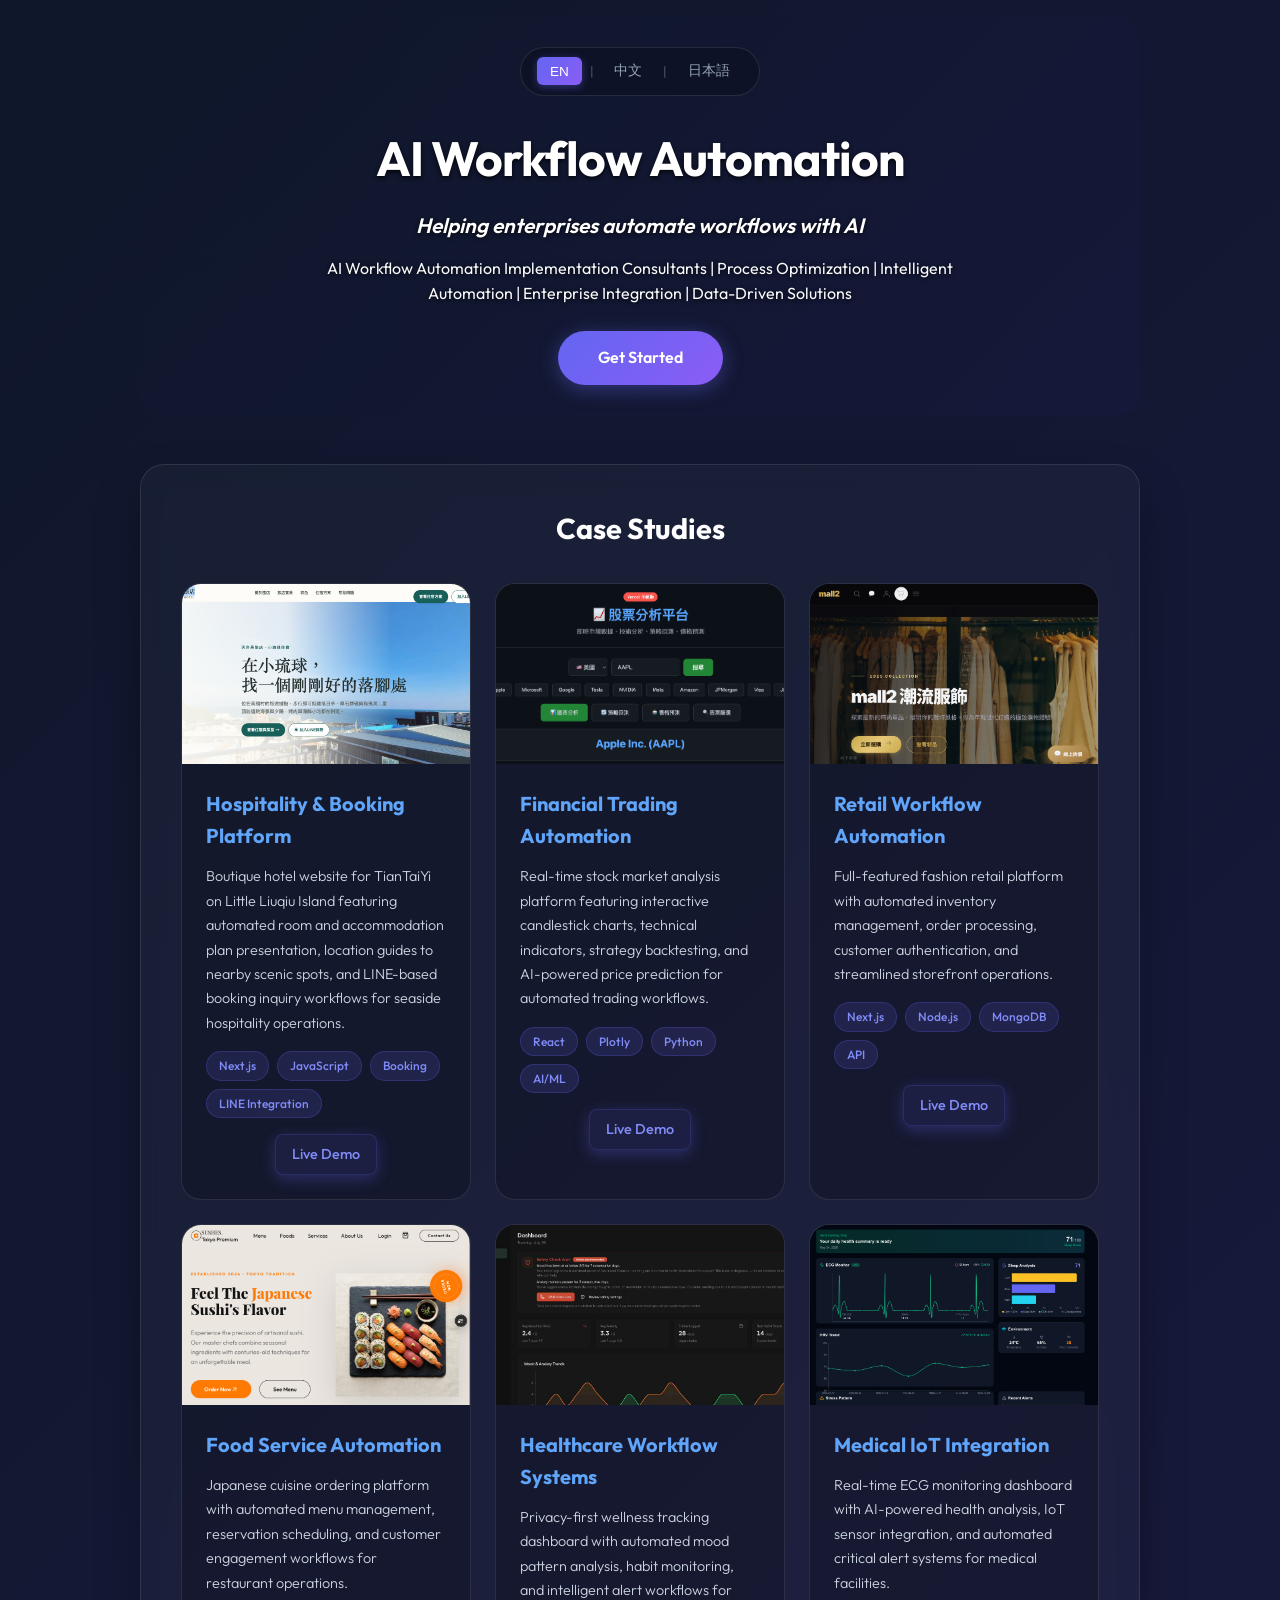
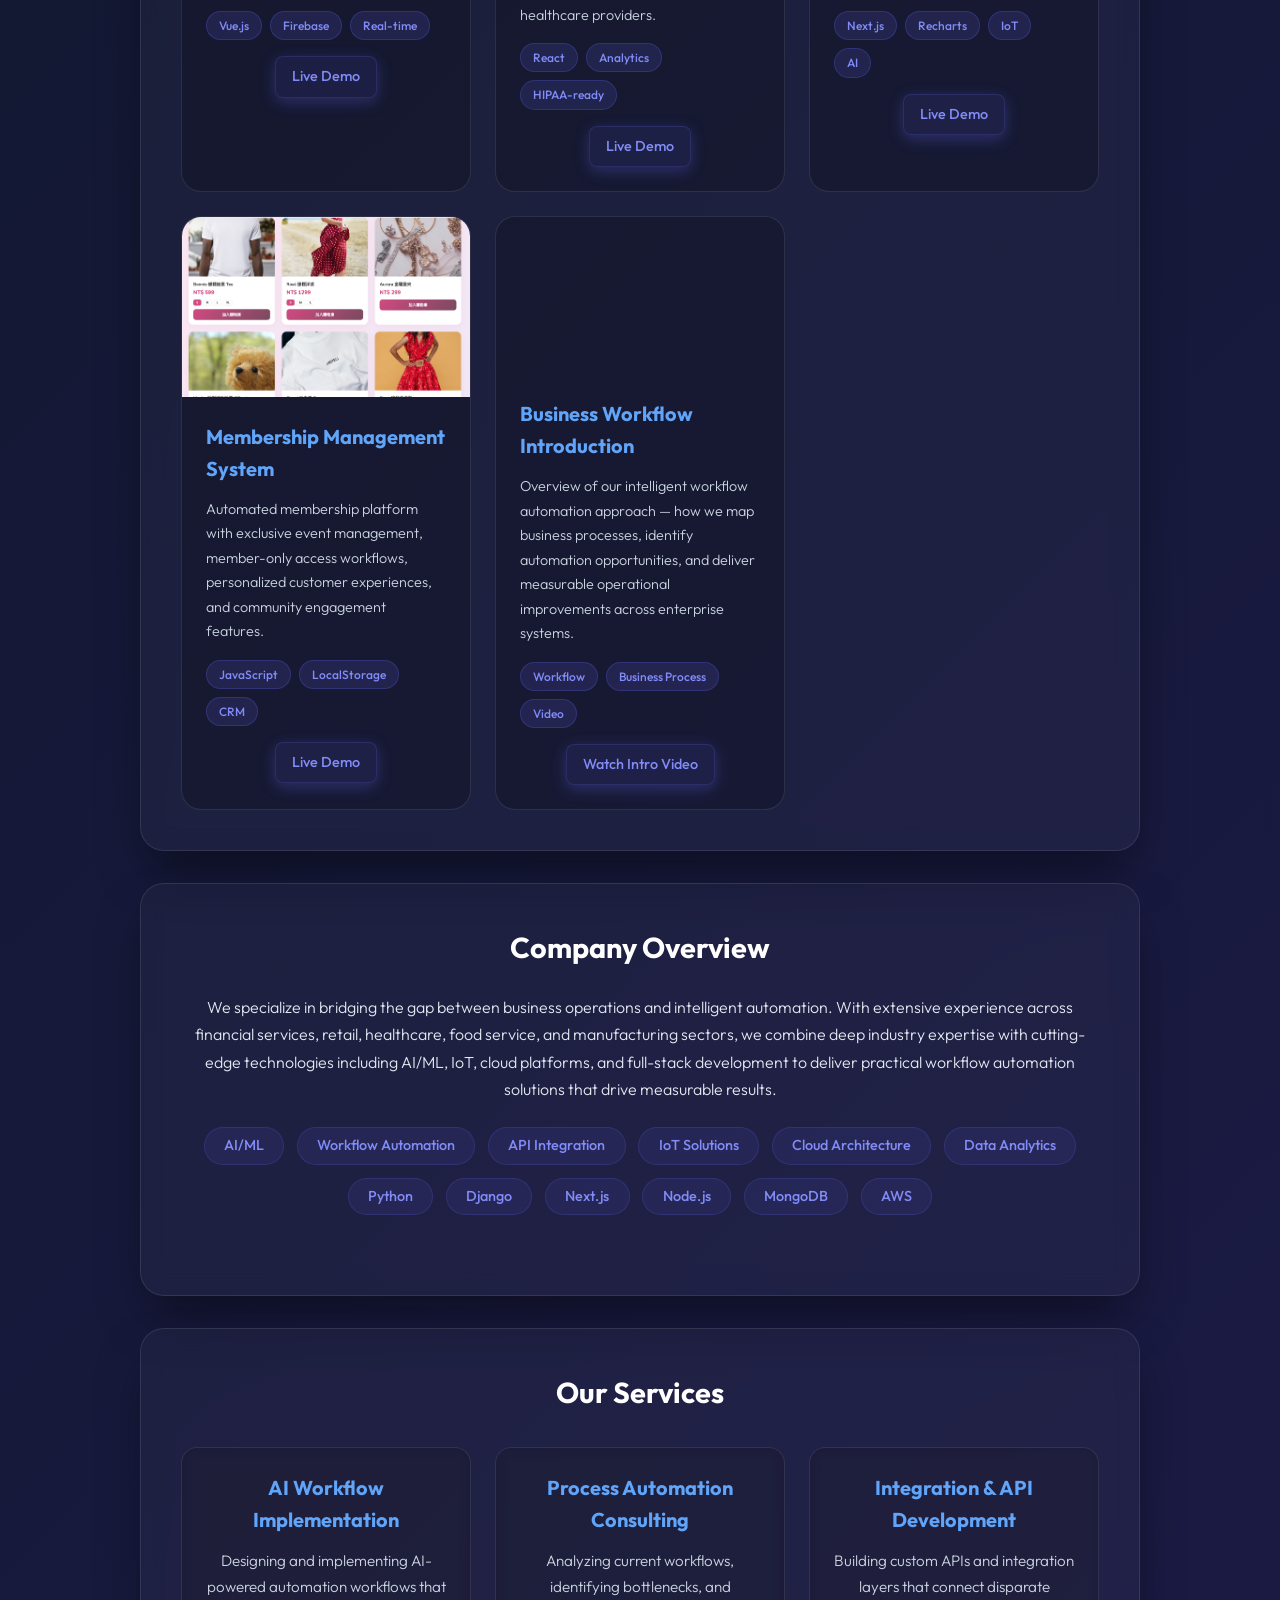
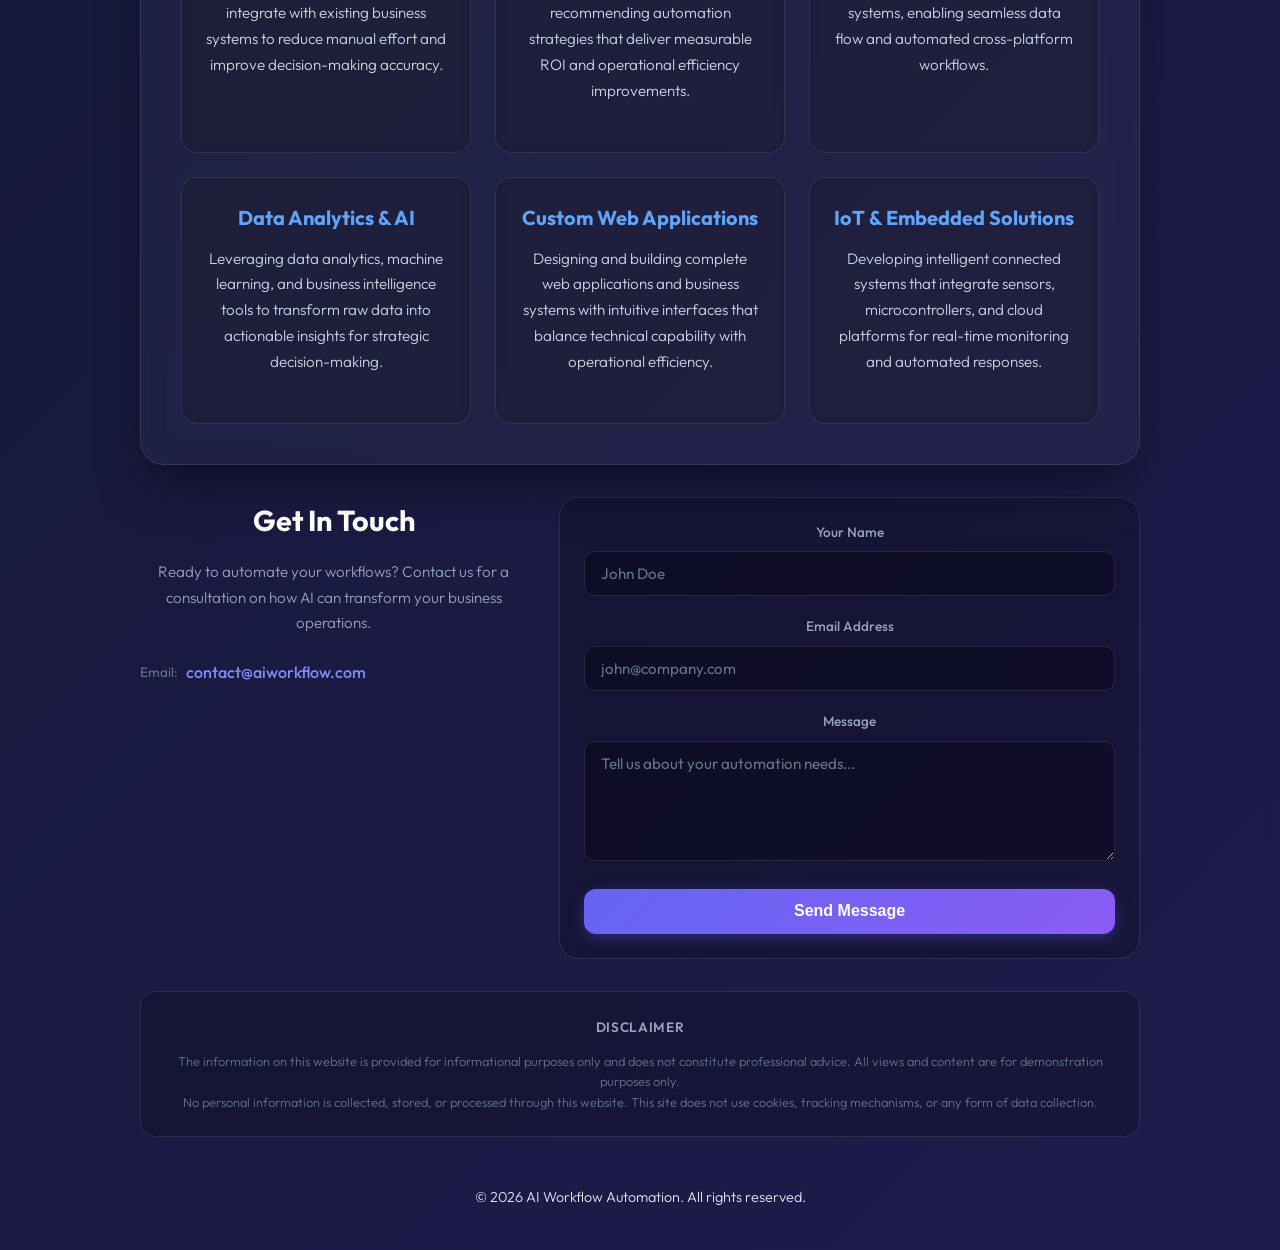
==== commit 64ec2e43: "Add workflow intro video card to case studies" ====
--- a/index.html
+++ b/index.html
@@ -192,6 +192,27 @@
                             </div>
                         </div>
                     </div>
+                    <div class="project-card">
+                        <a href="static/images/explain.mp4" target="_blank" class="project-image-link">
+                            <video class="project-video" src="static/images/explain.mp4" autoplay muted loop playsinline data-i18n-alt="workflow-video-alt">
+                            </video>
+                            <div class="project-overlay">
+                                <span class="explore-tag" data-i18n="click-to-explore">Click to Explore →</span>
+                            </div>
+                        </a>
+                        <div class="project-content">
+                            <h3 data-i18n="project-video-title">Business Workflow Introduction</h3>
+                            <p data-i18n="project-video-desc">Overview of our intelligent workflow automation approach — how we map business processes, identify automation opportunities, and deliver measurable operational improvements across enterprise systems.</p>
+                            <div class="project-tags">
+                                <span class="tech-tag">Workflow</span>
+                                <span class="tech-tag">Business Process</span>
+                                <span class="tech-tag">Video</span>
+                            </div>
+                            <div class="project-links">
+                                <a href="static/images/explain.mp4" target="_blank" class="btn-demo" data-i18n="watch-video">Watch Intro Video</a>
+                            </div>
+                        </div>
+                    </div>
                 </div>
             </section>
 
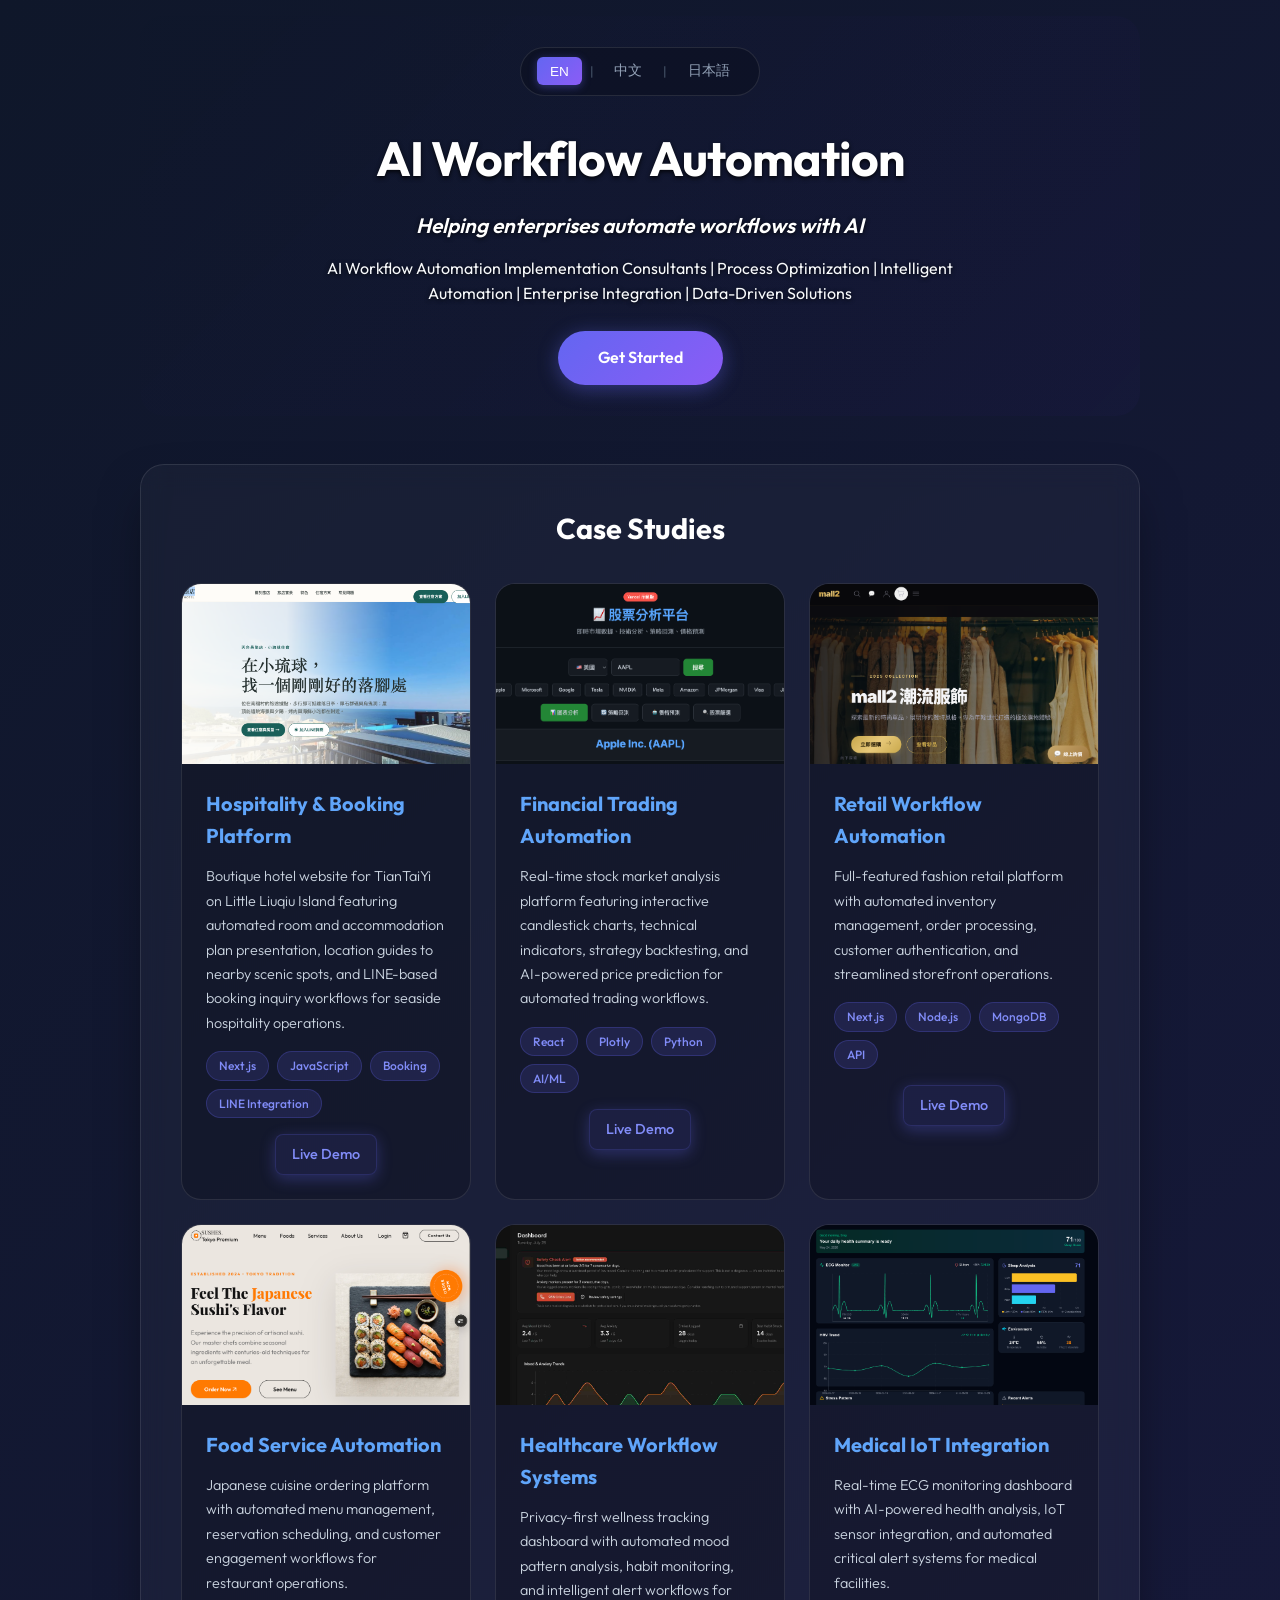
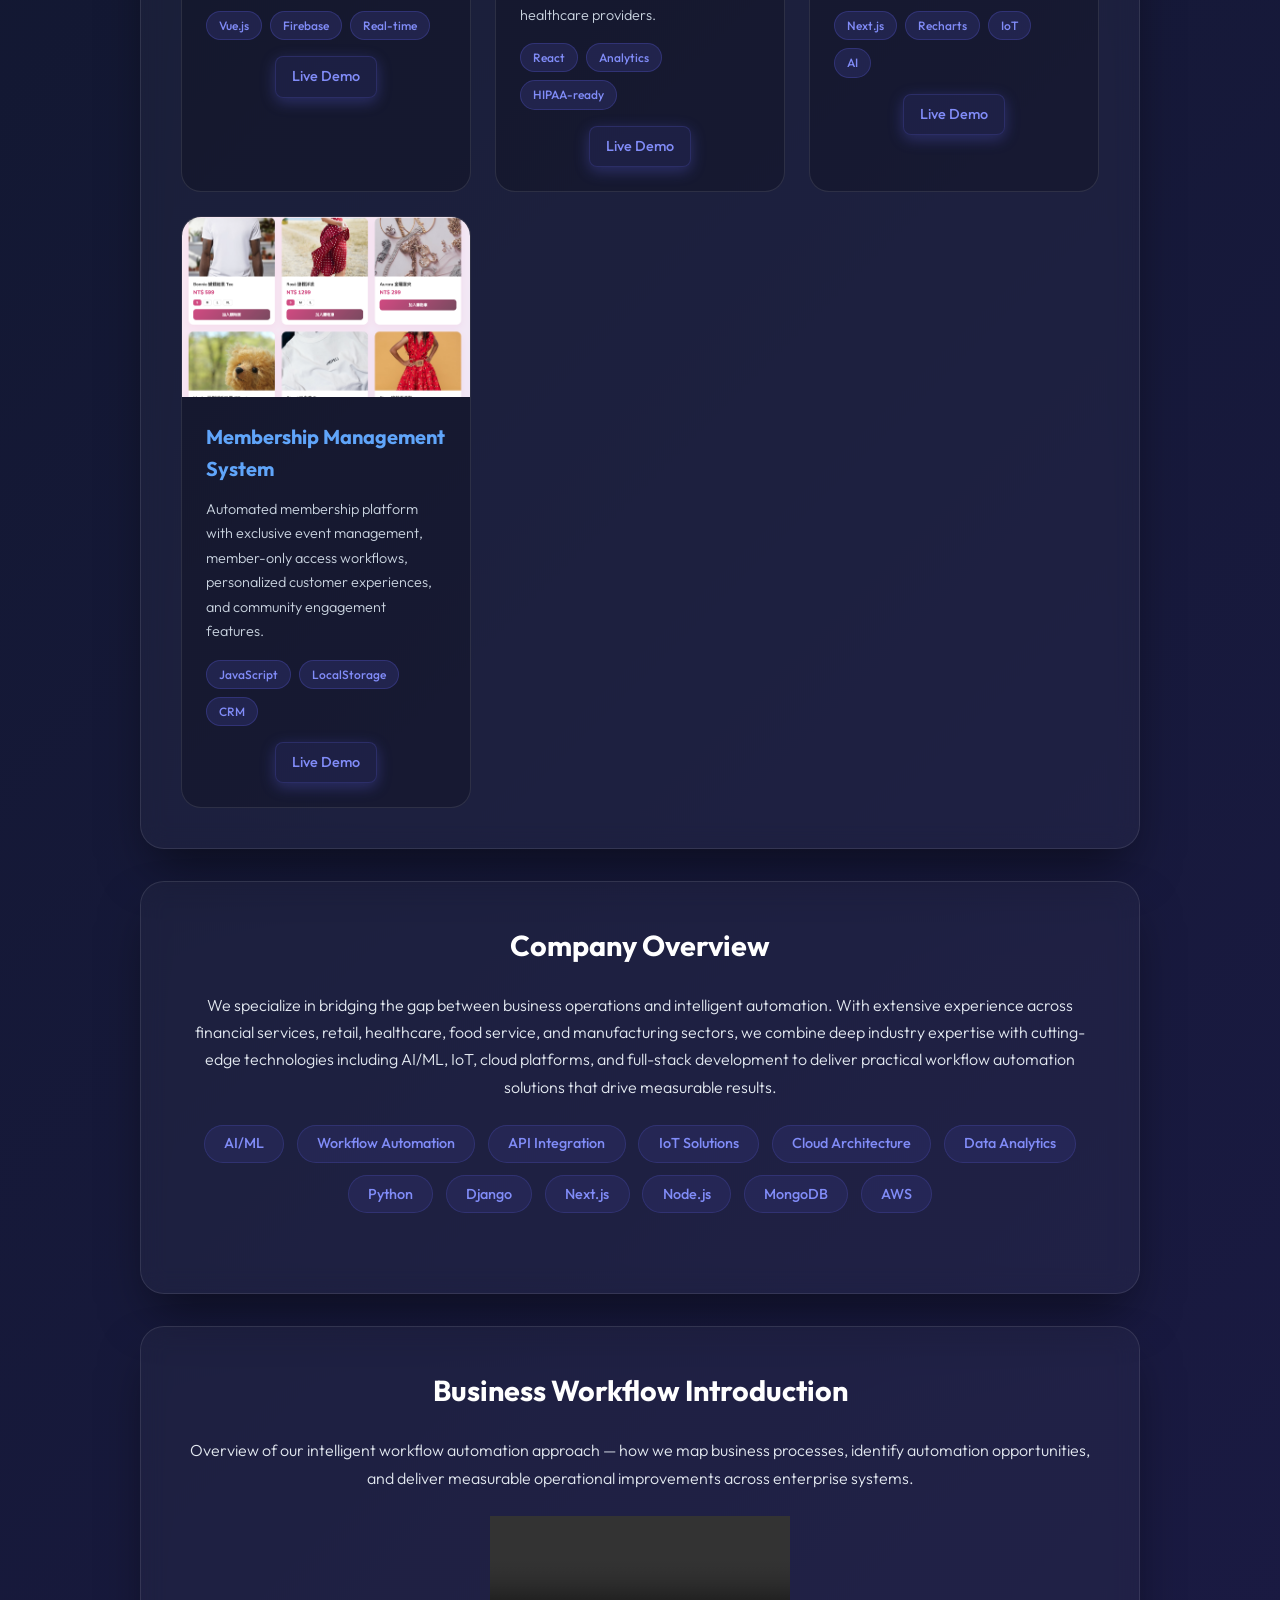
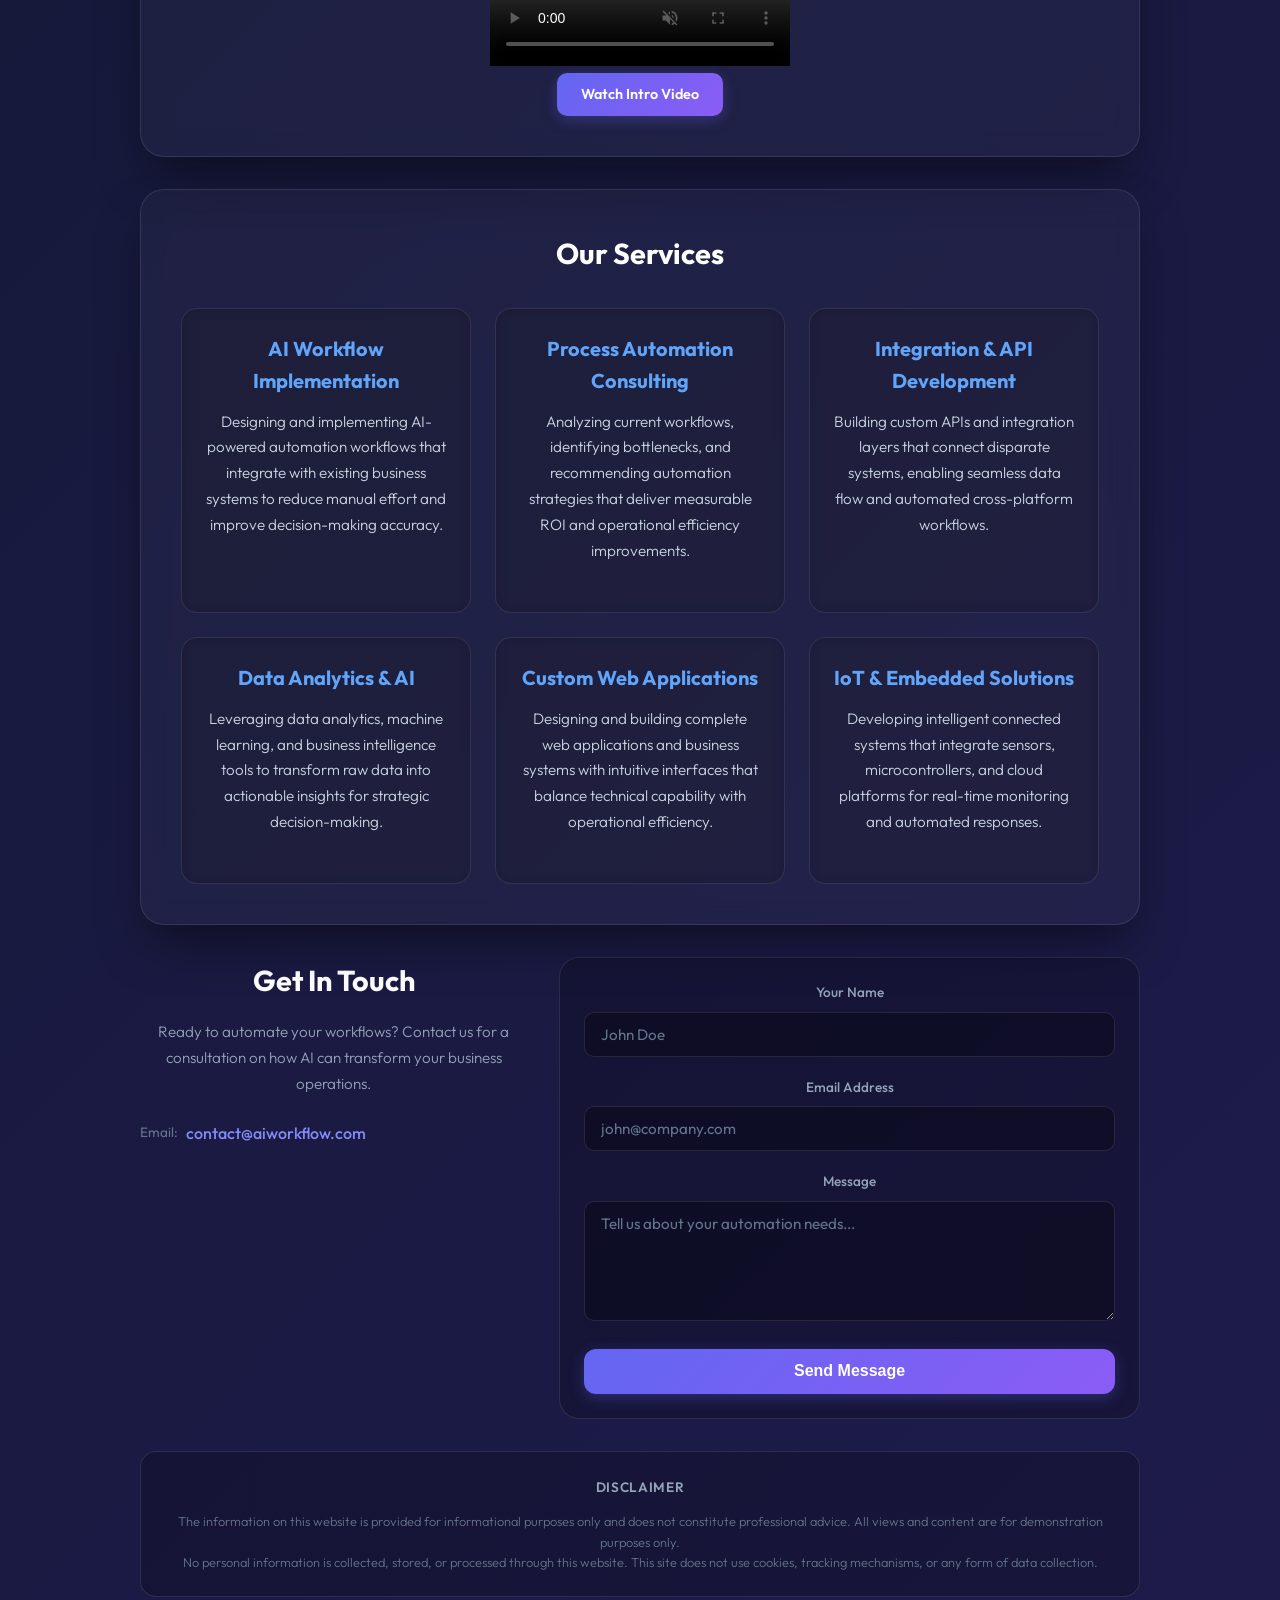
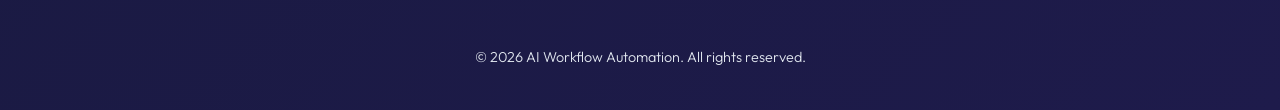
==== commit 734214cb: "Move workflow intro video to standalone card between Company Overview and Our Services" ====
--- a/index.html
+++ b/index.html
@@ -192,27 +192,6 @@
                             </div>
                         </div>
                     </div>
-                    <div class="project-card">
-                        <a href="static/images/explain.mp4" target="_blank" class="project-image-link">
-                            <video class="project-video" src="static/images/explain.mp4" autoplay muted loop playsinline data-i18n-alt="workflow-video-alt">
-                            </video>
-                            <div class="project-overlay">
-                                <span class="explore-tag" data-i18n="click-to-explore">Click to Explore →</span>
-                            </div>
-                        </a>
-                        <div class="project-content">
-                            <h3 data-i18n="project-video-title">Business Workflow Introduction</h3>
-                            <p data-i18n="project-video-desc">Overview of our intelligent workflow automation approach — how we map business processes, identify automation opportunities, and deliver measurable operational improvements across enterprise systems.</p>
-                            <div class="project-tags">
-                                <span class="tech-tag">Workflow</span>
-                                <span class="tech-tag">Business Process</span>
-                                <span class="tech-tag">Video</span>
-                            </div>
-                            <div class="project-links">
-                                <a href="static/images/explain.mp4" target="_blank" class="btn-demo" data-i18n="watch-video">Watch Intro Video</a>
-                            </div>
-                        </div>
-                    </div>
                 </div>
             </section>
 
@@ -235,7 +214,19 @@
                 </div>
             </section>
 
-            <section class="card glass">
+                        <section class="card glass" id="workflow-video">
+                <h2 data-i18n="project-video-title">Business Workflow Introduction</h2>
+                <p data-i18n="project-video-desc">Overview of our intelligent workflow automation approach — how we map business processes, identify automation opportunities, and deliver measurable operational improvements across enterprise systems.</p>
+                <div class="video-wrap">
+                    <video class="intro-video" src="static/images/explain.mp4" autoplay muted loop playsinline controls data-i18n-alt="workflow-video-alt">
+                    </video>
+                </div>
+                <div class="video-links">
+                    <a href="static/images/explain.mp4" target="_blank" class="btn-demo" data-i18n="watch-video">Watch Intro Video</a>
+                </div>
+            </section>
+
+<section class="card glass">
                 <h2 data-i18n="core-expertise">Our Services</h2>
                 <div class="expertise-grid">
                     <div class="expertise-item">
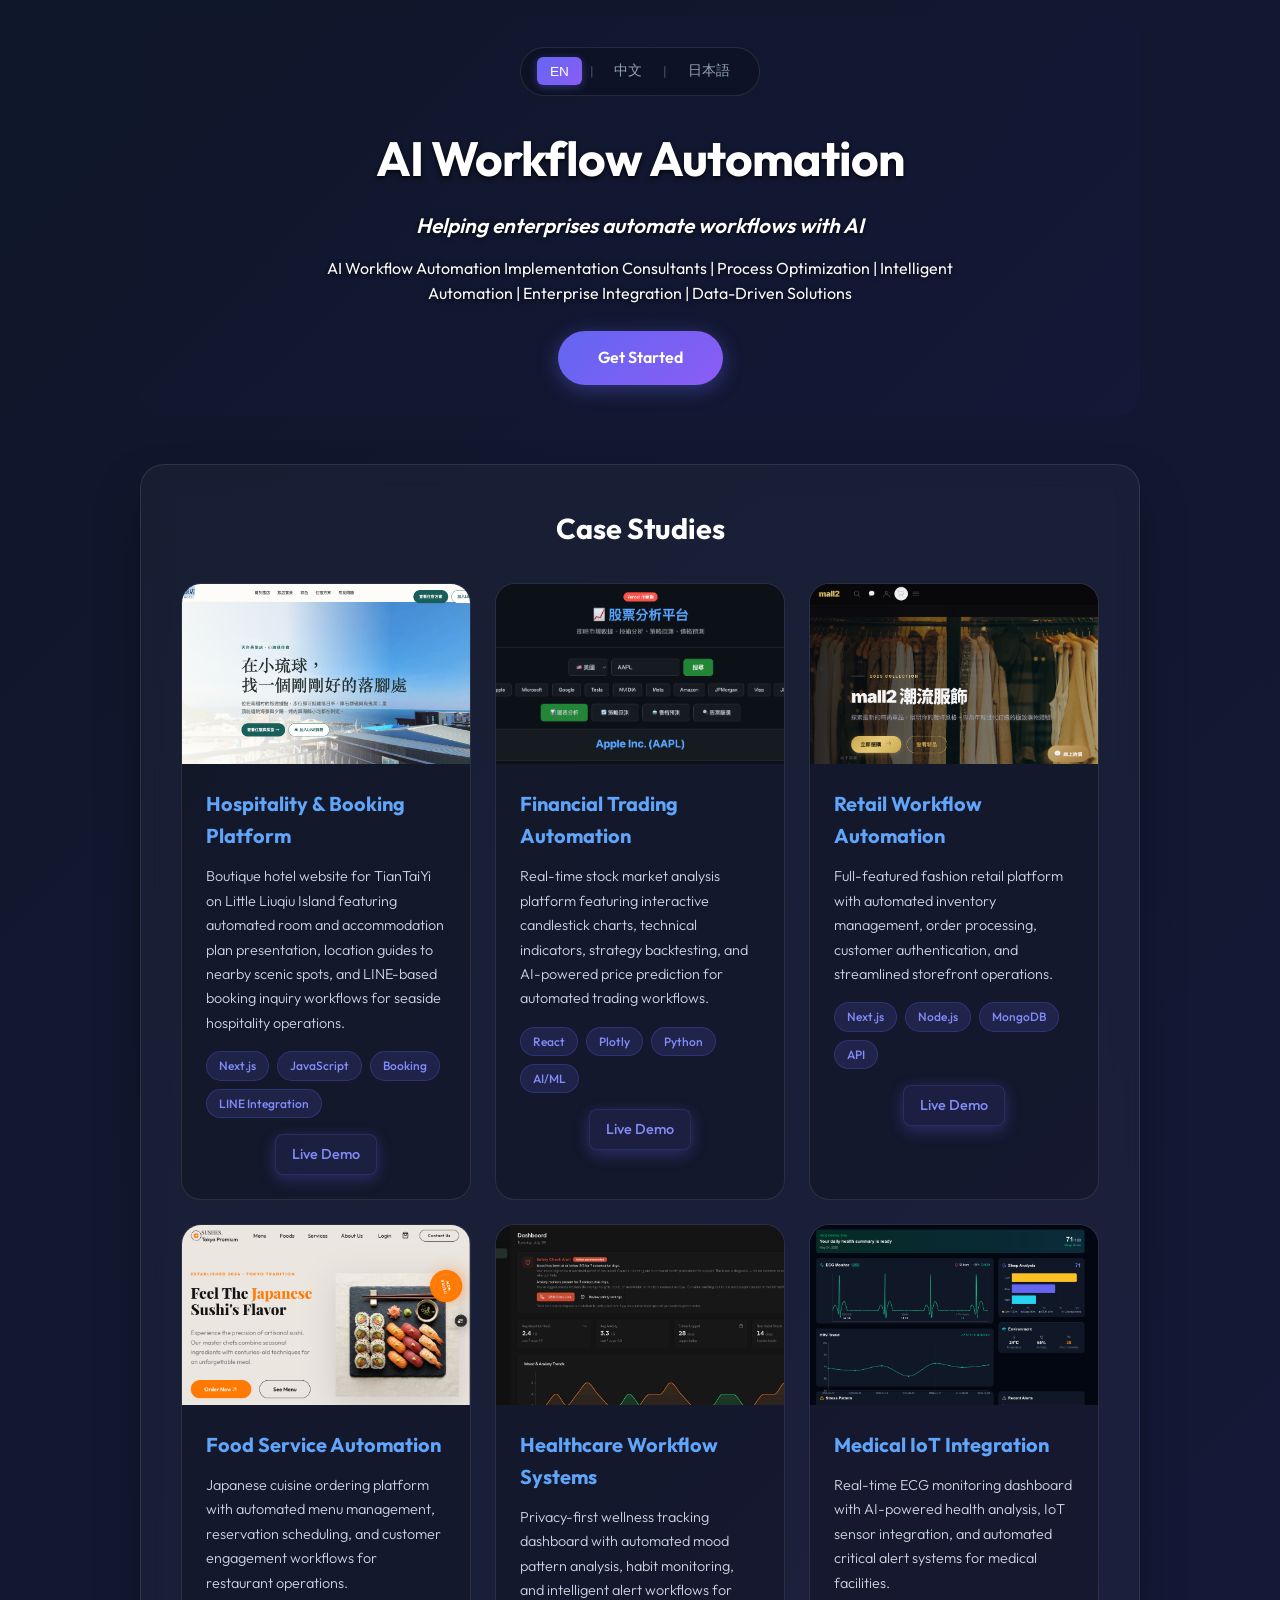
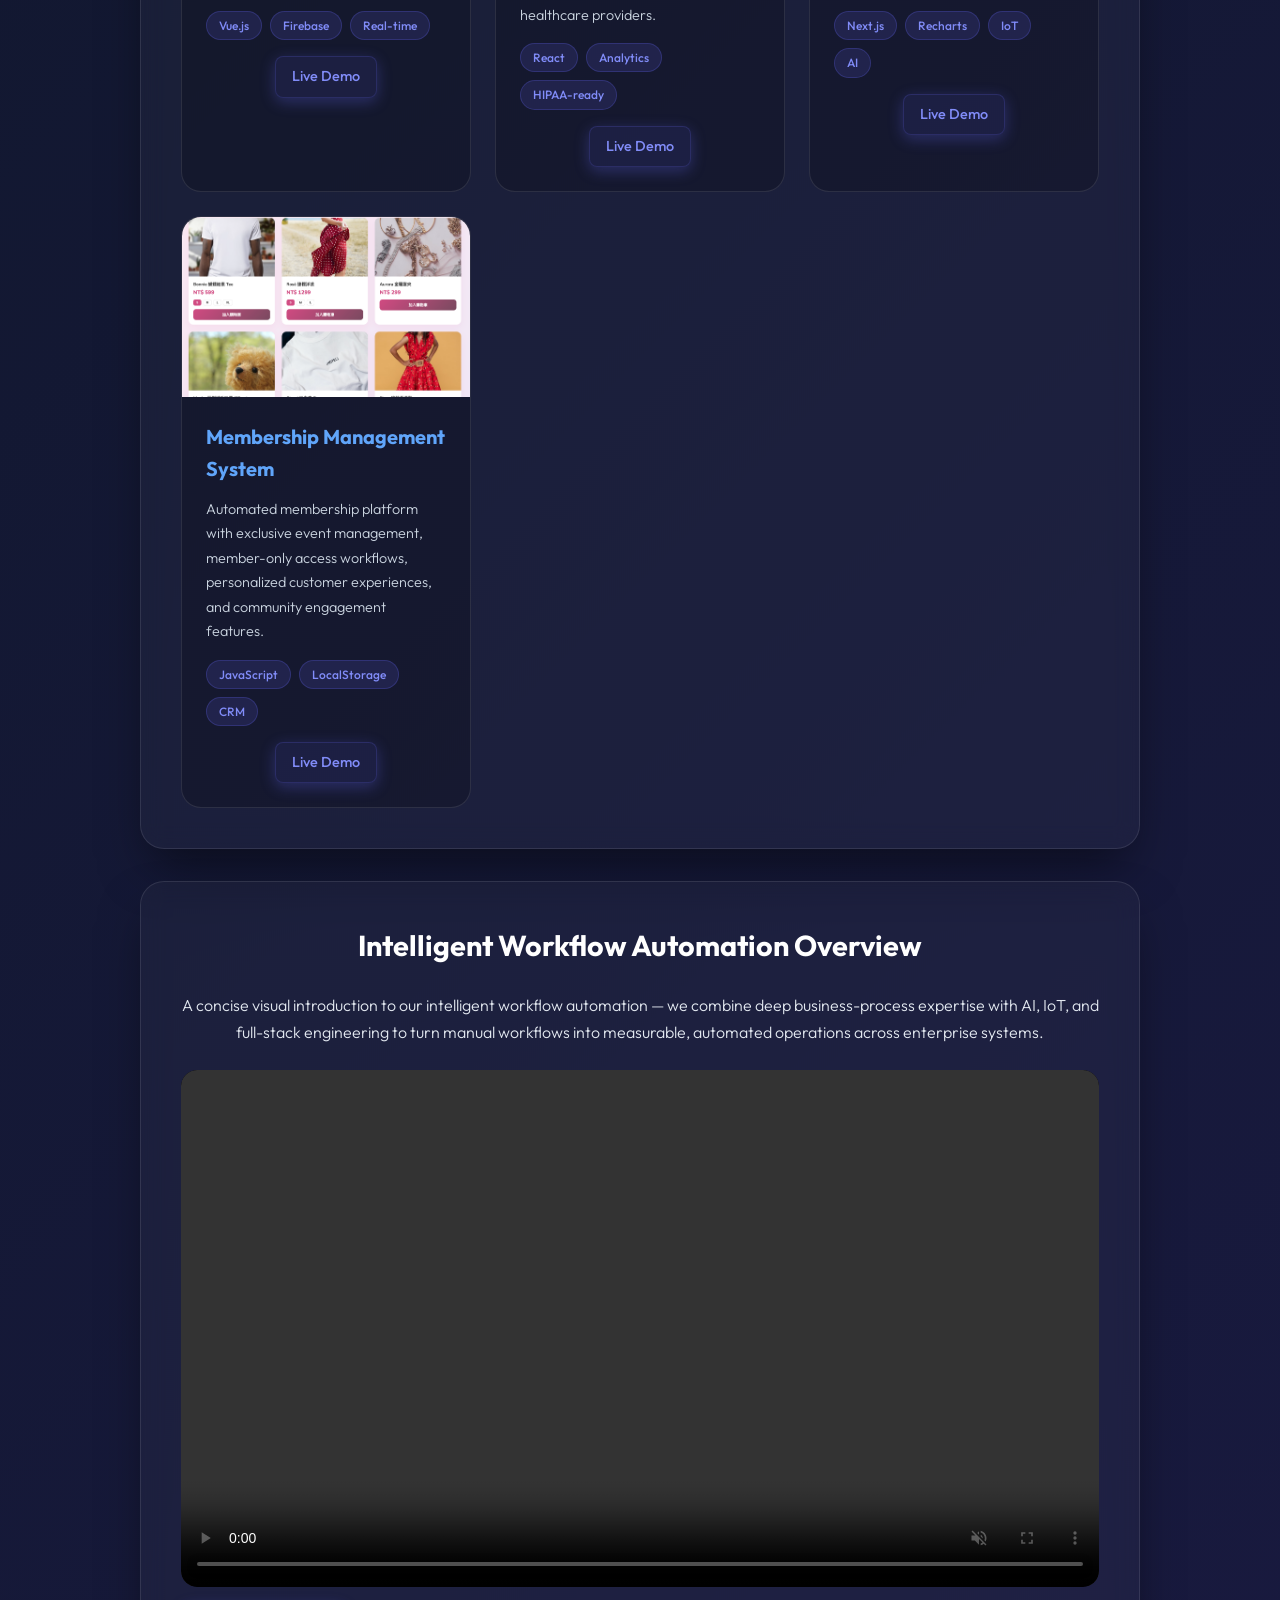
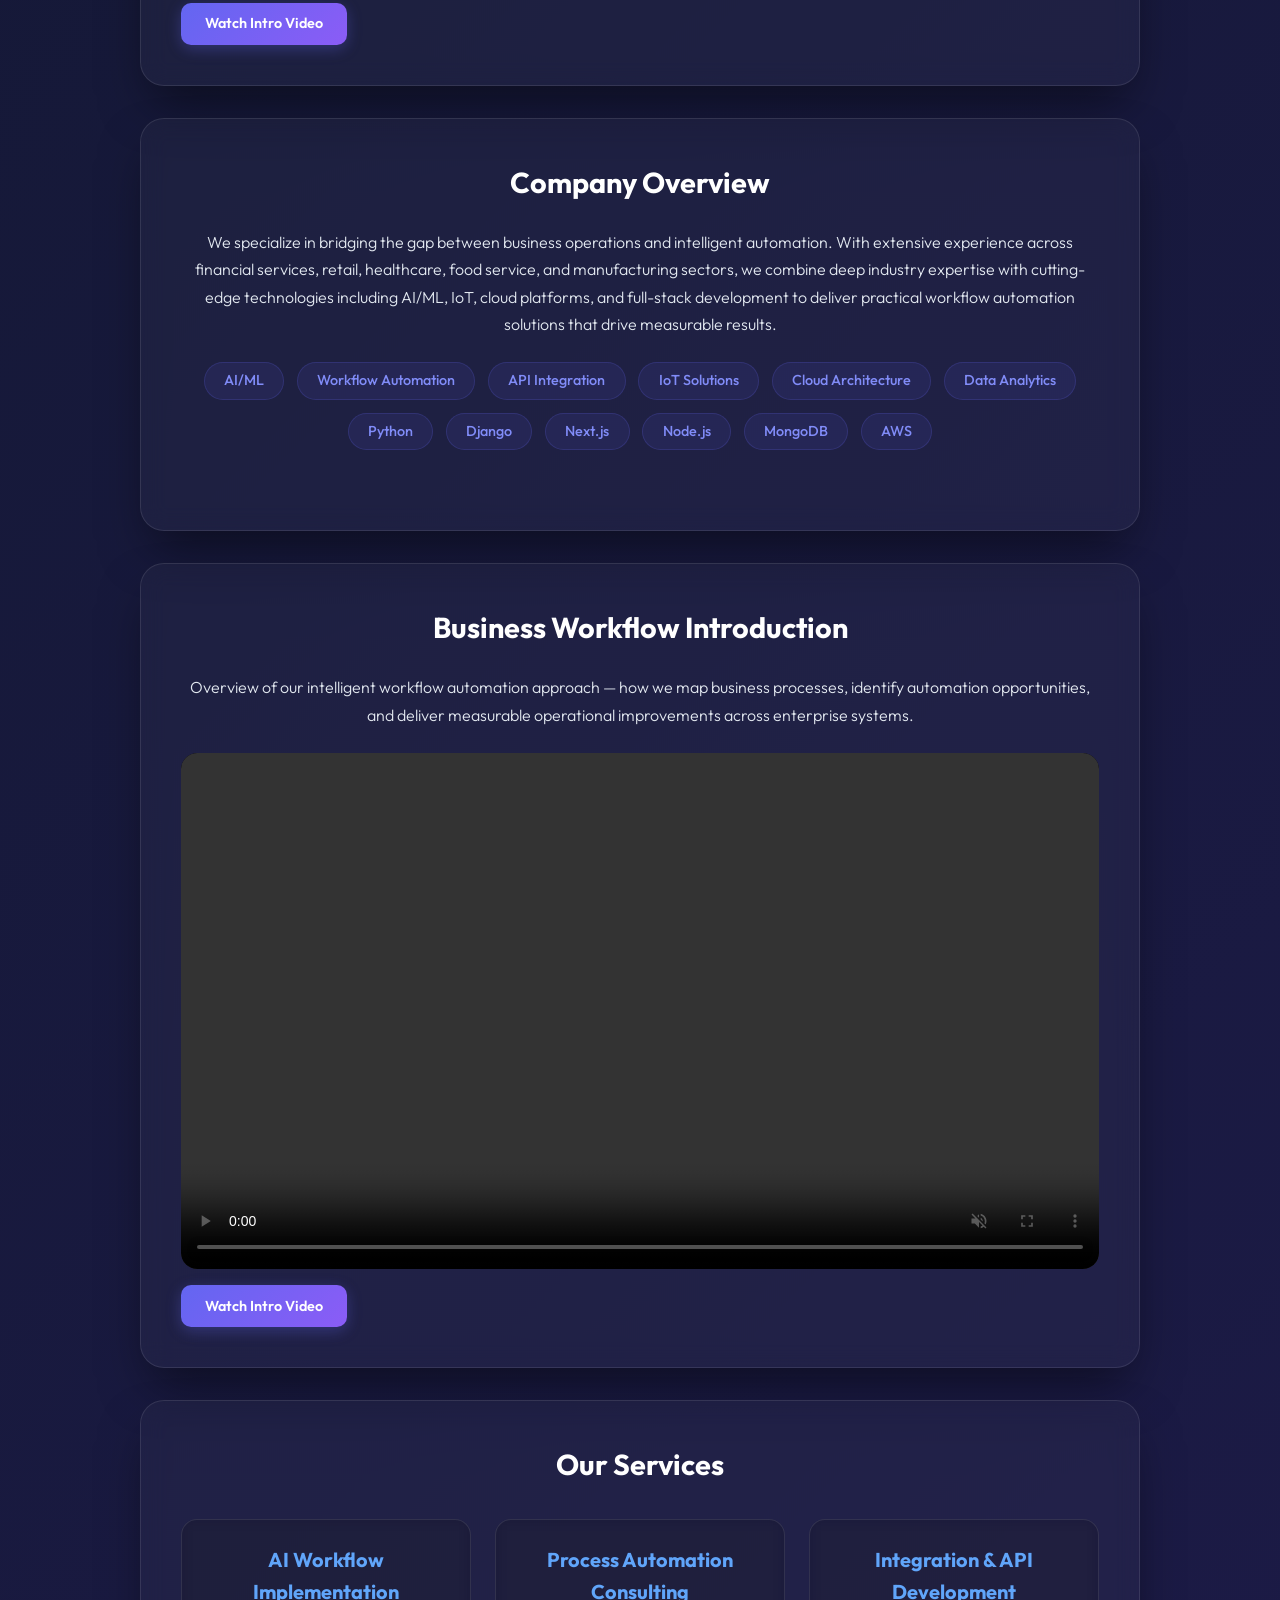
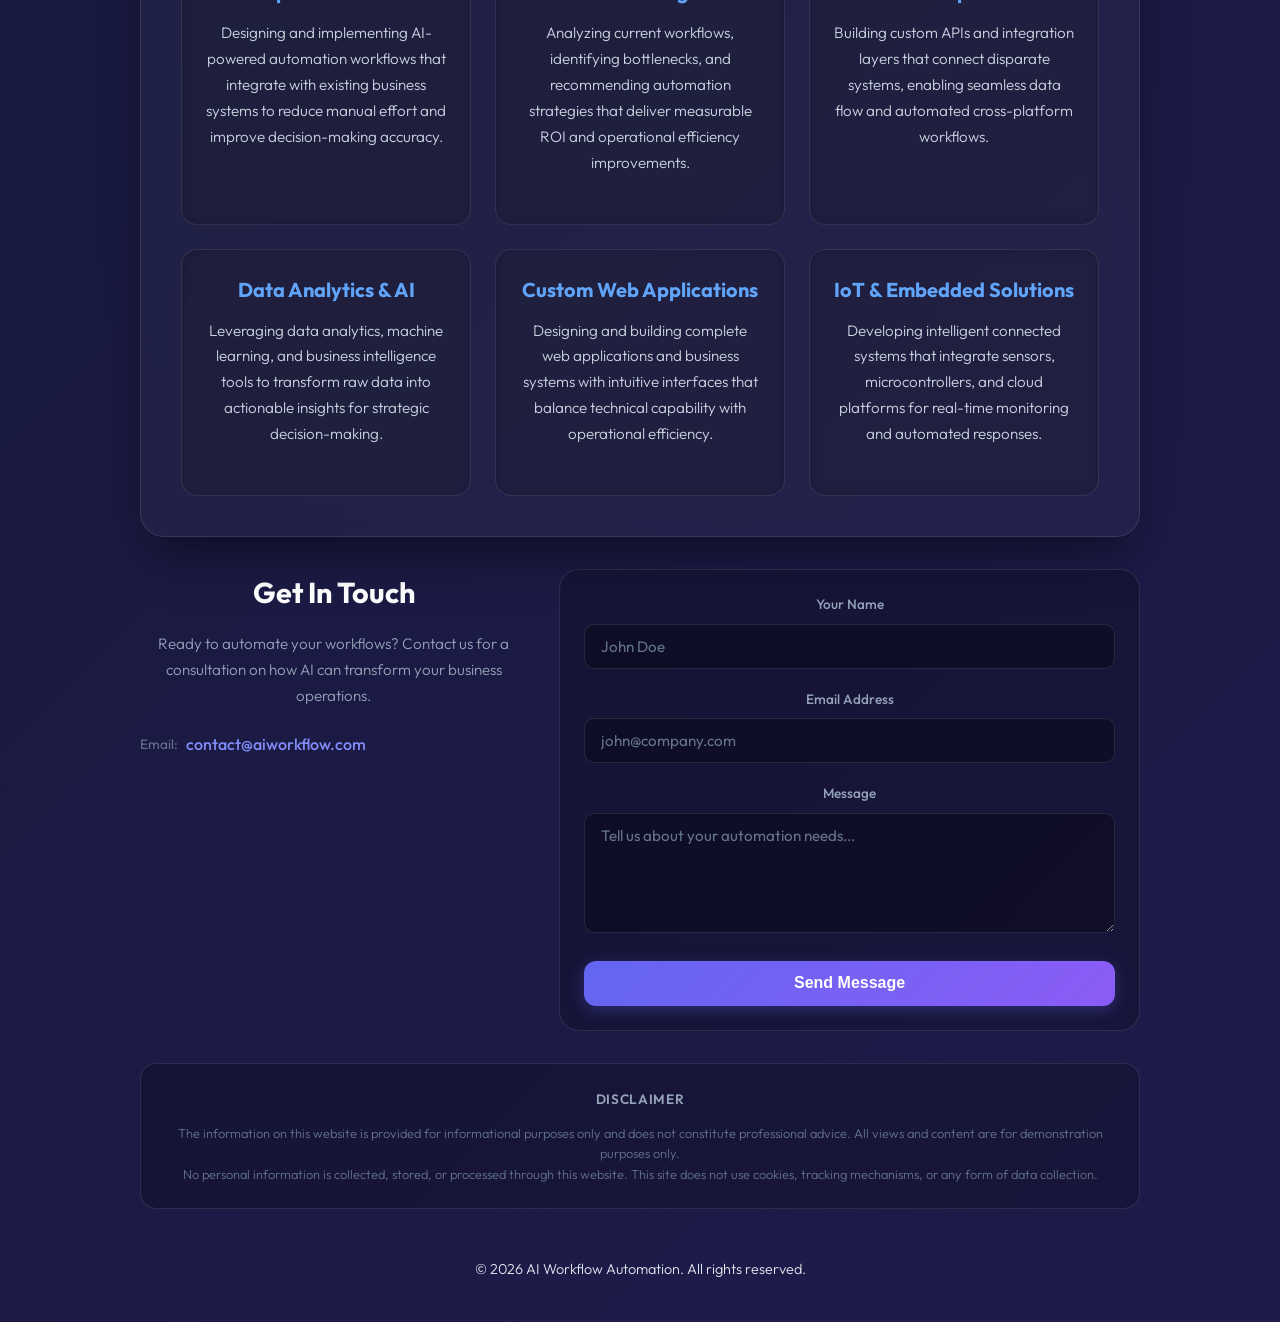
==== commit e8fb7a61: "Add responsive standalone intro video card (7.9MB intro_workflow.mp4) between Case Studies and Compa" ====
--- a/index.html
+++ b/index.html
@@ -195,6 +195,18 @@
                 </div>
             </section>
 
+            <section class="card glass" id="intro-video">
+                <h2 data-i18n="intro-video-title">Intelligent Workflow Automation Overview</h2>
+                <p data-i18n="intro-video-desc">A concise visual introduction to our intelligent workflow automation — how we combine deep business-process expertise with AI, IoT, and full-stack engineering to turn manual workflows into measurable, automated operations across enterprise systems.</p>
+                <div class="video-wrap">
+                    <video class="intro-video" src="static/images/intro_workflow.mp4" autoplay muted loop playsinline controls data-i18n-alt="workflow-video-alt">
+                    </video>
+                </div>
+                <div class="video-links">
+                    <a href="static/images/intro_workflow.mp4" target="_blank" class="btn-demo" data-i18n="watch-video">Watch Intro Video</a>
+                </div>
+            </section>
+
             <section class="card glass">
                 <h2 data-i18n="professional-summary">Company Overview</h2>
                 <p data-i18n="summary-text">We specialize in bridging the gap between business operations and intelligent automation. With extensive experience across financial services, retail, healthcare, food service, and manufacturing sectors, we combine deep industry expertise with cutting-edge technologies including AI/ML, IoT, cloud platforms, and full-stack development to deliver practical workflow automation solutions that drive measurable results.</p>
--- a/static/css/style.css
+++ b/static/css/style.css
@@ -823,4 +823,40 @@
     line-height: 1.6;
     margin-bottom: 0;
 
-}+}
+.project-video {
+    width: 100%;
+    height: 100%;
+    object-fit: cover;
+    display: block;
+    pointer-events: none;
+}
+
+/* ── Standalone workflow intro video card ─────────────────── */
+.video-wrap {
+    width: 100%;
+    overflow: hidden;
+    border-radius: 16px;
+    margin: 0.25rem 0 1rem;
+}
+
+.video-wrap video {
+    display: block;
+    width: 100%;
+    max-width: 100%;
+    aspect-ratio: 16 / 9;
+    object-fit: cover;
+    border-radius: 16px;
+    background: #000;
+}
+
+.video-links {
+    display: flex;
+    flex-wrap: wrap;
+    gap: 0.75rem;
+    align-items: center;
+}
+
+.video-links .btn-demo {
+    white-space: nowrap;
+}
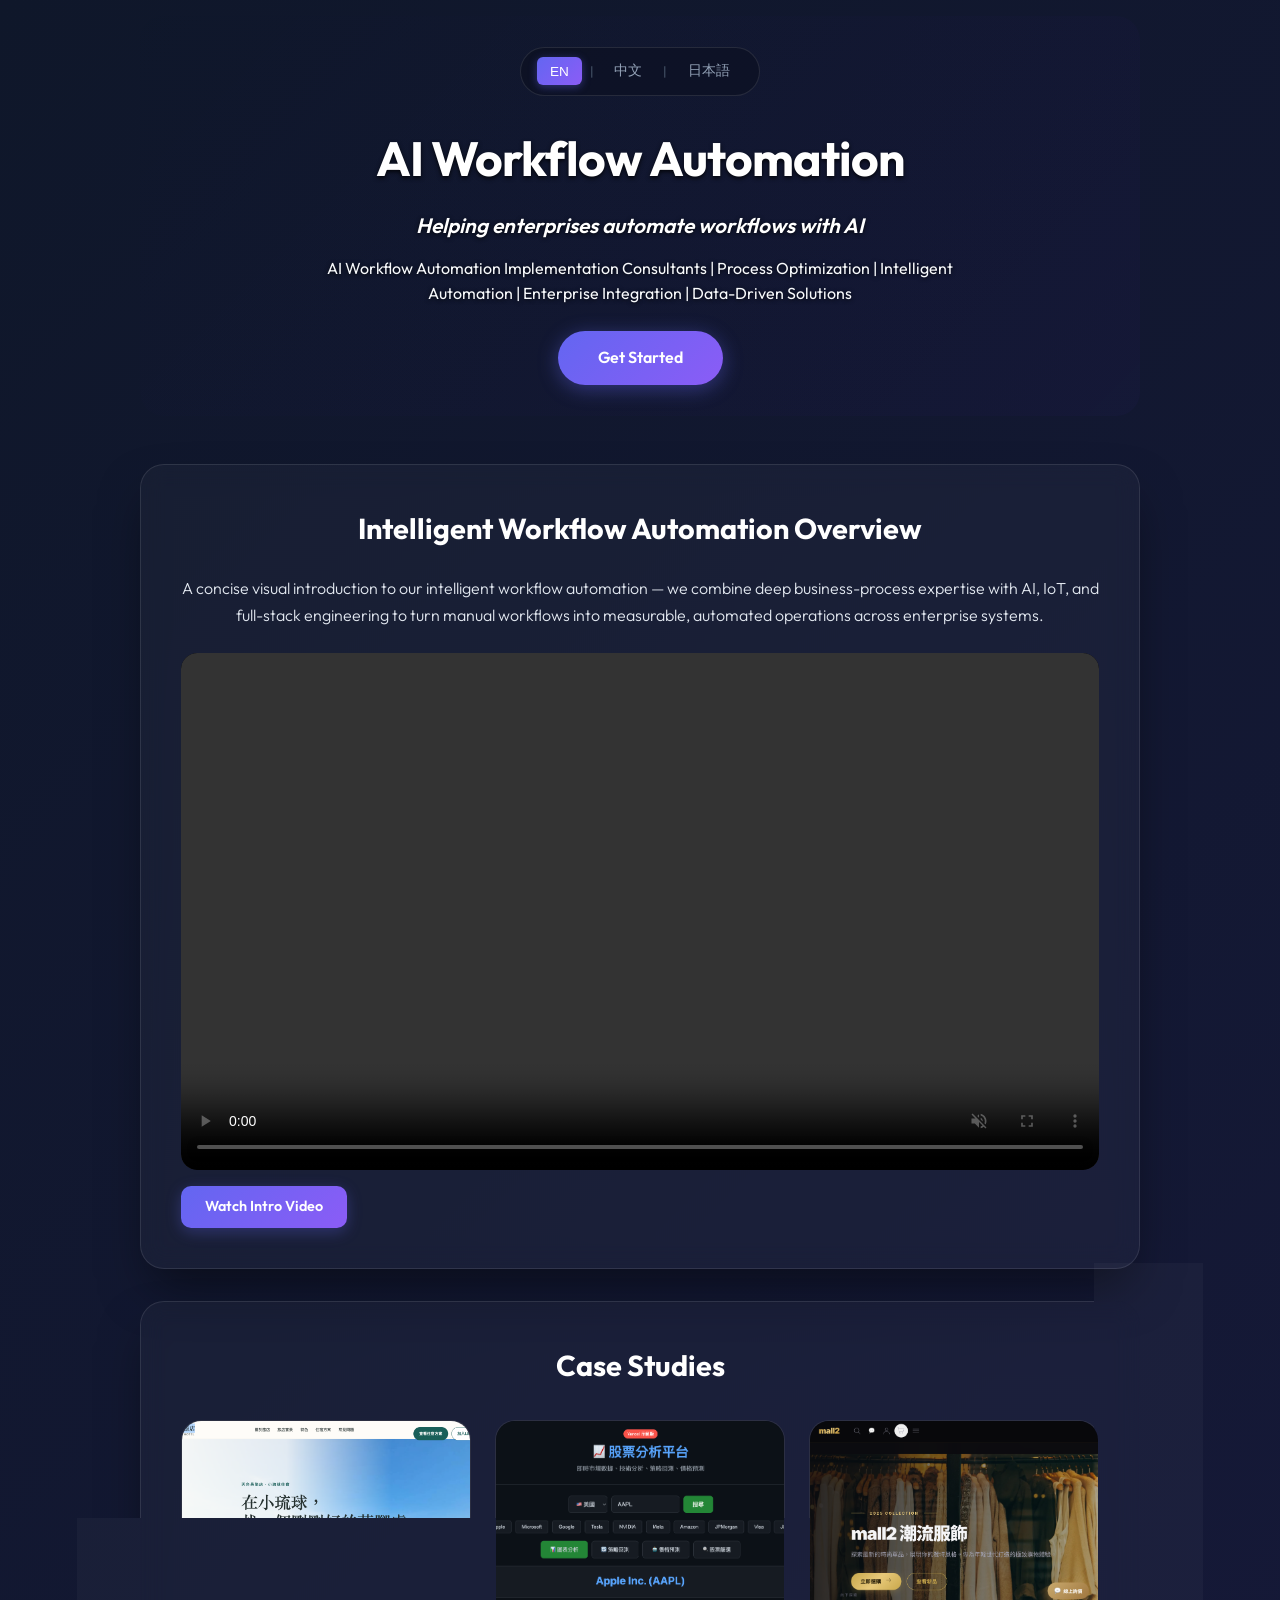
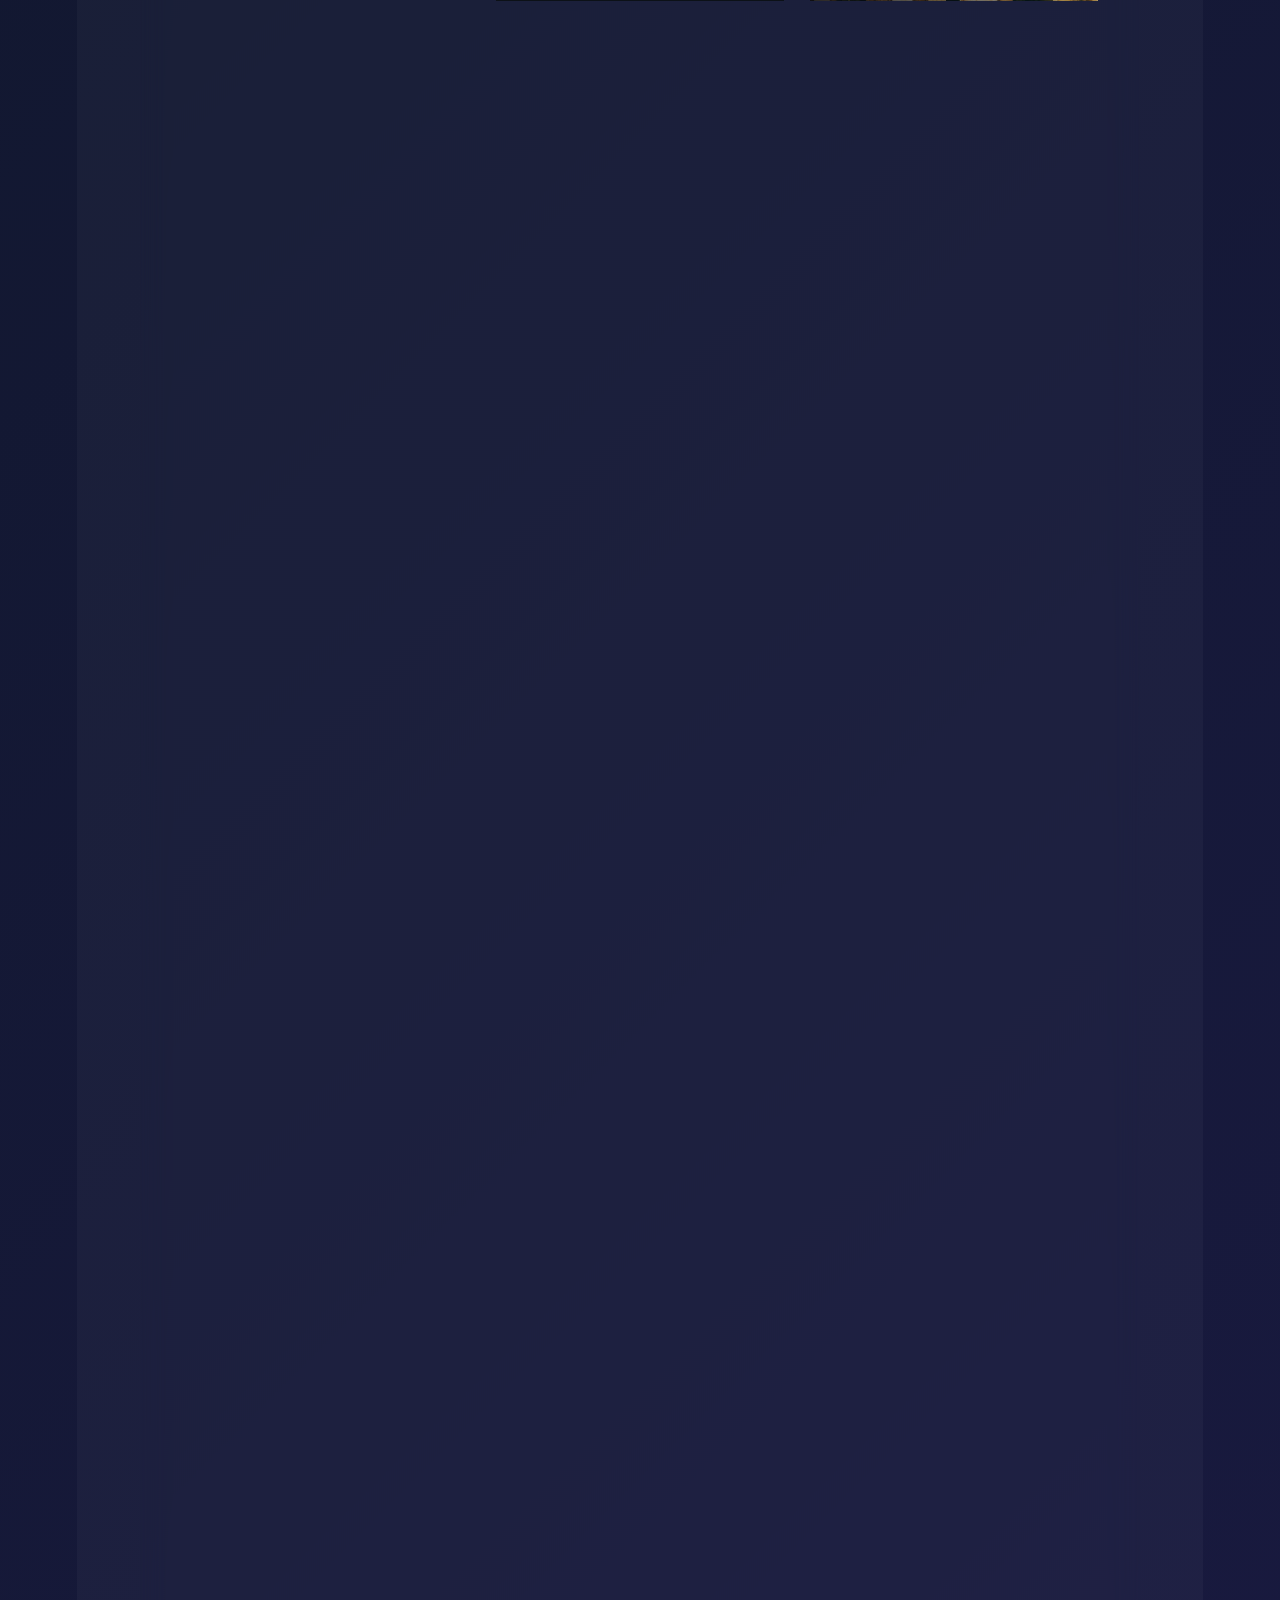
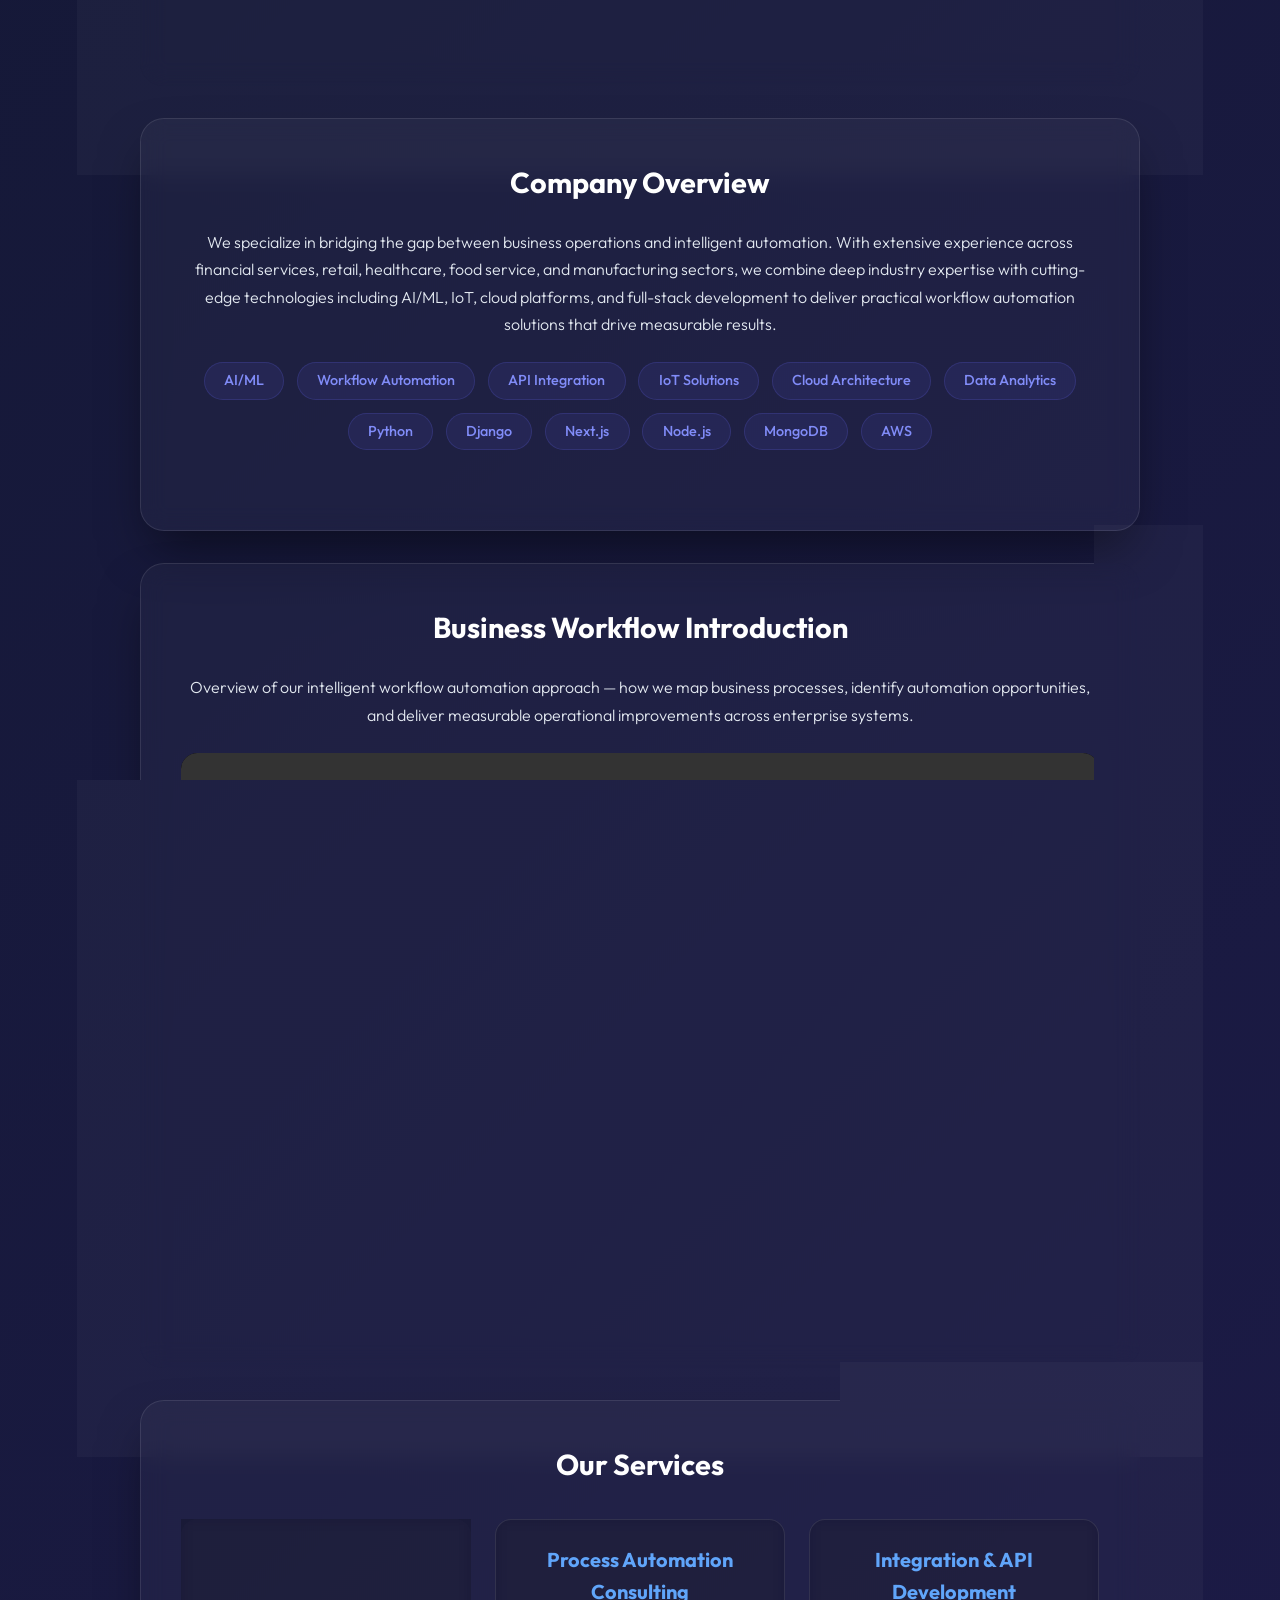
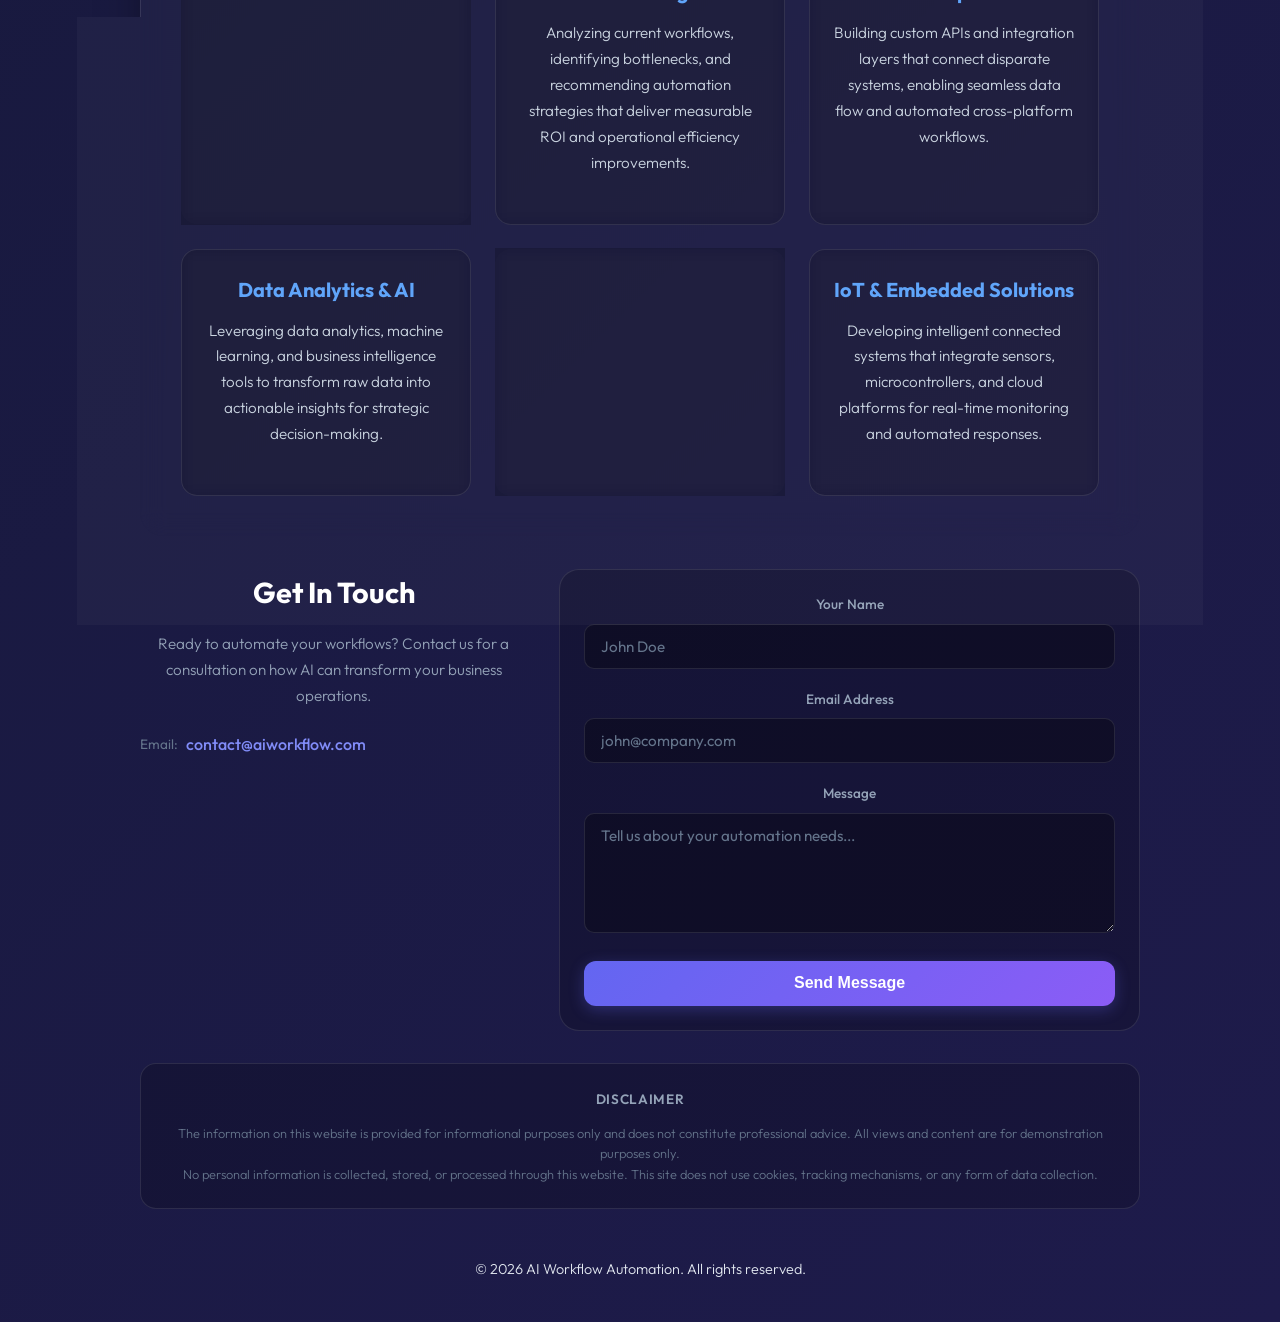
==== commit dfab0a8b: "Move intro workflow video card to top of main, under hero carousel and above Case Studies" ====
--- a/index.html
+++ b/index.html
@@ -37,164 +37,6 @@
         </div>
 
         <main>
-            <section class="card glass">
-                <h2 data-i18n="selected-work">Case Studies</h2>
-                <div class="projects-grid">
-                    <div class="project-card">
-                        <a href="https://yiwebsite.vercel.app/" target="_blank" class="project-image-link">
-                            <div class="project-image" style="background-image: url('static/images/tiantaiyi.png'); background-size: cover; background-position: center;">
-                                <div class="project-overlay">
-                                    <span class="explore-tag" data-i18n="click-to-explore">Click to Explore →</span>
-                                </div>
-                            </div>
-                        </a>
-                        <div class="project-content">
-                            <h3 data-i18n="project-tiantaiyi-title">Hospitality & Booking Platform</h3>
-                            <p data-i18n="project-tiantaiyi-desc">Boutique hotel website for TianTaiYi on Little Liuqiu Island featuring automated room and accommodation plan presentation, location guides to nearby scenic spots, and LINE-based booking inquiry workflows for seaside hospitality operations.</p>
-                            <div class="project-tags">
-                                <span class="tech-tag" data-i18n="tech-nextjs">Next.js</span>
-                                <span class="tech-tag" data-i18n="tech-javascript">JavaScript</span>
-                                <span class="tech-tag">Booking</span>
-                                <span class="tech-tag">LINE Integration</span>
-                            </div>
-                            <div class="project-links">
-                                <a href="https://yiwebsite.vercel.app/" target="_blank" class="btn-demo" data-i18n="live-demo">Live Demo</a>
-                            </div>
-                        </div>
-                    </div>
-                    <div class="project-card">
-                        <a href="https://trading-prototype-gamma.vercel.app/" target="_blank" class="project-image-link">
-                            <div class="project-image" style="background-image: url('static/images/trading-preview.png'); background-size: cover; background-position: center;">
-                                <div class="project-overlay">
-                                    <span class="explore-tag" data-i18n="click-to-explore">Click to Explore →</span>
-                                </div>
-                            </div>
-                        </a>
-                        <div class="project-content">
-                            <h3 data-i18n="project-stock-title">Financial Trading Automation</h3>
-                            <p data-i18n="project-stock-desc">Real-time stock market analysis platform featuring interactive candlestick charts, technical indicators, strategy backtesting, and AI-powered price prediction for automated trading workflows.</p>
-                            <div class="project-tags">
-                                <span class="tech-tag" data-i18n="tech-react">React</span>
-                                <span class="tech-tag" data-i18n="tech-plotly">Plotly</span>
-                                <span class="tech-tag" data-i18n="tech-python">Python</span>
-                                <span class="tech-tag">AI/ML</span>
-                            </div>
-                            <div class="project-links">
-                                <a href="https://trading-prototype-gamma.vercel.app/" target="_blank" class="btn-demo" data-i18n="live-demo">Live Demo</a>
-                            </div>
-                        </div>
-                    </div>
-                    <div class="project-card">
-                        <a href="https://mall2-three.vercel.app/" target="_blank" class="project-image-link">
-                            <div class="project-image" style="background-image: url('static/images/mall-preview.png'); background-size: cover; background-position: center;">
-                                <div class="project-overlay">
-                                    <span class="explore-tag" data-i18n="click-to-explore">Click to Explore →</span>
-                                </div>
-                            </div>
-                        </a>
-                        <div class="project-content">
-                            <h3 data-i18n="project-mall-title">Retail Workflow Automation</h3>
-                            <p data-i18n="project-mall-desc">Full-featured fashion retail platform with automated inventory management, order processing, customer authentication, and streamlined storefront operations.</p>
-                            <div class="project-tags">
-                                <span class="tech-tag" data-i18n="tech-nextjs">Next.js</span>
-                                <span class="tech-tag" data-i18n="tech-nodejs">Node.js</span>
-                                <span class="tech-tag" data-i18n="tech-mongodb">MongoDB</span>
-                                <span class="tech-tag">API</span>
-                            </div>
-                            <div class="project-links">
-                                <a href="https://mall2-three.vercel.app/" target="_blank" class="btn-demo" data-i18n="live-demo">Live Demo</a>
-                            </div>
-                        </div>
-                    </div>
-                    <div class="project-card">
-                        <a href="https://sushi-bstfsfx-bstfsfxs-projects.vercel.app/" target="_blank" class="project-image-link">
-                            <div class="project-image" style="background-image: url('static/images/sushi-preview.png'); background-size: cover; background-position: center;">
-                                <div class="project-overlay">
-                                    <span class="explore-tag" data-i18n="click-to-explore">Click to Explore →</span>
-                                </div>
-                            </div>
-                        </a>
-                        <div class="project-content">
-                            <h3 data-i18n="project-sushi-title">Food Service Automation</h3>
-                            <p data-i18n="project-sushi-desc">Japanese cuisine ordering platform with automated menu management, reservation scheduling, and customer engagement workflows for restaurant operations.</p>
-                            <div class="project-tags">
-                                <span class="tech-tag" data-i18n="tech-vuejs">Vue.js</span>
-                                <span class="tech-tag" data-i18n="tech-firebase">Firebase</span>
-                                <span class="tech-tag">Real-time</span>
-                            </div>
-                            <div class="project-links">
-                                <a href="https://sushi-bstfsfx-bstfsfxs-projects.vercel.app/" target="_blank" class="btn-demo" data-i18n="live-demo">Live Demo</a>
-                            </div>
-                        </div>
-                    </div>
-                    <div class="project-card">
-                        <a href="https://mood-tracker-with-data.vercel.app/#/" target="_blank" class="project-image-link">
-                            <div class="project-image" style="background-image: url('static/images/mood-preview.png'); background-size: cover; background-position: center;">
-                                <div class="project-overlay">
-                                    <span class="explore-tag" data-i18n="click-to-explore">Click to Explore →</span>
-                                </div>
-                            </div>
-                        </a>
-                        <div class="project-content">
-                            <h3 data-i18n="project-mood-title">Healthcare Workflow Systems</h3>
-                            <p data-i18n="project-mood-desc">Privacy-first wellness tracking dashboard with automated mood pattern analysis, habit monitoring, and intelligent alert workflows for healthcare providers.</p>
-                            <div class="project-tags">
-                                <span class="tech-tag" data-i18n="tech-react">React</span>
-                                <span class="tech-tag">Analytics</span>
-                                <span class="tech-tag">HIPAA-ready</span>
-                            </div>
-                            <div class="project-links">
-                                <a href="https://mood-tracker-with-data.vercel.app/#/" target="_blank" class="btn-demo" data-i18n="live-demo">Live Demo</a>
-                            </div>
-                        </div>
-                    </div>
-                    <div class="project-card">
-                        <a href="https://ecg-prototype-r1qbm1jxn-bstfsfxs-projects.vercel.app/" target="_blank" class="project-image-link">
-                            <div class="project-image" style="background-image: url('static/images/ecg-preview.png'); background-size: cover; background-position: center;">
-                                <div class="project-overlay">
-                                    <span class="explore-tag" data-i18n="click-to-explore">Click to Explore →</span>
-                                </div>
-                            </div>
-                        </a>
-                        <div class="project-content">
-                            <h3 data-i18n="project-ecg-title">Medical IoT Integration</h3>
-                            <p data-i18n="project-ecg-desc">Real-time ECG monitoring dashboard with AI-powered health analysis, IoT sensor integration, and automated critical alert systems for medical facilities.</p>
-                            <div class="project-tags">
-                                <span class="tech-tag" data-i18n="tech-nextjs">Next.js</span>
-                                <span class="tech-tag">Recharts</span>
-                                <span class="tech-tag">IoT</span>
-                                <span class="tech-tag">AI</span>
-                            </div>
-                            <div class="project-links">
-                                <a href="https://ecg-prototype-r1qbm1jxn-bstfsfxs-projects.vercel.app/" target="_blank" class="btn-demo" data-i18n="live-demo">Live Demo</a>
-                            </div>
-                        </div>
-                    </div>
-
-                    <div class="project-card">
-                        <a href="https://crm01-omega.vercel.app/shop" target="_blank" class="project-image-link">
-                            <div class="project-image" style="background-image: url('static/images/bowtique-preview.png'); background-size: cover; background-position: center;">
-                                <div class="project-overlay">
-                                    <span class="explore-tag" data-i18n="click-to-explore">Click to Explore →</span>
-                                </div>
-                            </div>
-                        </a>
-                        <div class="project-content">
-                            <h3 data-i18n="project-bowtique-title">Membership Management System</h3>
-                            <p data-i18n="project-bowtique-desc">Automated membership platform with exclusive event management, member-only access workflows, personalized customer experiences, and community engagement features.</p>
-                            <div class="project-tags">
-                                <span class="tech-tag" data-i18n="tech-javascript">JavaScript</span>
-                                <span class="tech-tag" data-i18n="tech-localstorage">LocalStorage</span>
-                                <span class="tech-tag">CRM</span>
-                            </div>
-                            <div class="project-links">
-                                <a href="https://crm01-omega.vercel.app/shop" target="_blank" class="btn-demo" data-i18n="live-demo">Live Demo</a>
-                            </div>
-                        </div>
-                    </div>
-                </div>
-            </section>
-
             <section class="card glass" id="intro-video">
                 <h2 data-i18n="intro-video-title">Intelligent Workflow Automation Overview</h2>
                 <p data-i18n="intro-video-desc">A concise visual introduction to our intelligent workflow automation — how we combine deep business-process expertise with AI, IoT, and full-stack engineering to turn manual workflows into measurable, automated operations across enterprise systems.</p>
@@ -204,6 +46,164 @@
                 </div>
                 <div class="video-links">
                     <a href="static/images/intro_workflow.mp4" target="_blank" class="btn-demo" data-i18n="watch-video">Watch Intro Video</a>
+                </div>
+            </section>
+
+            <section class="card glass">
+                <h2 data-i18n="selected-work">Case Studies</h2>
+                <div class="projects-grid">
+                    <div class="project-card">
+                        <a href="https://yiwebsite.vercel.app/" target="_blank" class="project-image-link">
+                            <div class="project-image" style="background-image: url('static/images/tiantaiyi.png'); background-size: cover; background-position: center;">
+                                <div class="project-overlay">
+                                    <span class="explore-tag" data-i18n="click-to-explore">Click to Explore →</span>
+                                </div>
+                            </div>
+                        </a>
+                        <div class="project-content">
+                            <h3 data-i18n="project-tiantaiyi-title">Hospitality & Booking Platform</h3>
+                            <p data-i18n="project-tiantaiyi-desc">Boutique hotel website for TianTaiYi on Little Liuqiu Island featuring automated room and accommodation plan presentation, location guides to nearby scenic spots, and LINE-based booking inquiry workflows for seaside hospitality operations.</p>
+                            <div class="project-tags">
+                                <span class="tech-tag" data-i18n="tech-nextjs">Next.js</span>
+                                <span class="tech-tag" data-i18n="tech-javascript">JavaScript</span>
+                                <span class="tech-tag">Booking</span>
+                                <span class="tech-tag">LINE Integration</span>
+                            </div>
+                            <div class="project-links">
+                                <a href="https://yiwebsite.vercel.app/" target="_blank" class="btn-demo" data-i18n="live-demo">Live Demo</a>
+                            </div>
+                        </div>
+                    </div>
+                    <div class="project-card">
+                        <a href="https://trading-prototype-gamma.vercel.app/" target="_blank" class="project-image-link">
+                            <div class="project-image" style="background-image: url('static/images/trading-preview.png'); background-size: cover; background-position: center;">
+                                <div class="project-overlay">
+                                    <span class="explore-tag" data-i18n="click-to-explore">Click to Explore →</span>
+                                </div>
+                            </div>
+                        </a>
+                        <div class="project-content">
+                            <h3 data-i18n="project-stock-title">Financial Trading Automation</h3>
+                            <p data-i18n="project-stock-desc">Real-time stock market analysis platform featuring interactive candlestick charts, technical indicators, strategy backtesting, and AI-powered price prediction for automated trading workflows.</p>
+                            <div class="project-tags">
+                                <span class="tech-tag" data-i18n="tech-react">React</span>
+                                <span class="tech-tag" data-i18n="tech-plotly">Plotly</span>
+                                <span class="tech-tag" data-i18n="tech-python">Python</span>
+                                <span class="tech-tag">AI/ML</span>
+                            </div>
+                            <div class="project-links">
+                                <a href="https://trading-prototype-gamma.vercel.app/" target="_blank" class="btn-demo" data-i18n="live-demo">Live Demo</a>
+                            </div>
+                        </div>
+                    </div>
+                    <div class="project-card">
+                        <a href="https://mall2-three.vercel.app/" target="_blank" class="project-image-link">
+                            <div class="project-image" style="background-image: url('static/images/mall-preview.png'); background-size: cover; background-position: center;">
+                                <div class="project-overlay">
+                                    <span class="explore-tag" data-i18n="click-to-explore">Click to Explore →</span>
+                                </div>
+                            </div>
+                        </a>
+                        <div class="project-content">
+                            <h3 data-i18n="project-mall-title">Retail Workflow Automation</h3>
+                            <p data-i18n="project-mall-desc">Full-featured fashion retail platform with automated inventory management, order processing, customer authentication, and streamlined storefront operations.</p>
+                            <div class="project-tags">
+                                <span class="tech-tag" data-i18n="tech-nextjs">Next.js</span>
+                                <span class="tech-tag" data-i18n="tech-nodejs">Node.js</span>
+                                <span class="tech-tag" data-i18n="tech-mongodb">MongoDB</span>
+                                <span class="tech-tag">API</span>
+                            </div>
+                            <div class="project-links">
+                                <a href="https://mall2-three.vercel.app/" target="_blank" class="btn-demo" data-i18n="live-demo">Live Demo</a>
+                            </div>
+                        </div>
+                    </div>
+                    <div class="project-card">
+                        <a href="https://sushi-bstfsfx-bstfsfxs-projects.vercel.app/" target="_blank" class="project-image-link">
+                            <div class="project-image" style="background-image: url('static/images/sushi-preview.png'); background-size: cover; background-position: center;">
+                                <div class="project-overlay">
+                                    <span class="explore-tag" data-i18n="click-to-explore">Click to Explore →</span>
+                                </div>
+                            </div>
+                        </a>
+                        <div class="project-content">
+                            <h3 data-i18n="project-sushi-title">Food Service Automation</h3>
+                            <p data-i18n="project-sushi-desc">Japanese cuisine ordering platform with automated menu management, reservation scheduling, and customer engagement workflows for restaurant operations.</p>
+                            <div class="project-tags">
+                                <span class="tech-tag" data-i18n="tech-vuejs">Vue.js</span>
+                                <span class="tech-tag" data-i18n="tech-firebase">Firebase</span>
+                                <span class="tech-tag">Real-time</span>
+                            </div>
+                            <div class="project-links">
+                                <a href="https://sushi-bstfsfx-bstfsfxs-projects.vercel.app/" target="_blank" class="btn-demo" data-i18n="live-demo">Live Demo</a>
+                            </div>
+                        </div>
+                    </div>
+                    <div class="project-card">
+                        <a href="https://mood-tracker-with-data.vercel.app/#/" target="_blank" class="project-image-link">
+                            <div class="project-image" style="background-image: url('static/images/mood-preview.png'); background-size: cover; background-position: center;">
+                                <div class="project-overlay">
+                                    <span class="explore-tag" data-i18n="click-to-explore">Click to Explore →</span>
+                                </div>
+                            </div>
+                        </a>
+                        <div class="project-content">
+                            <h3 data-i18n="project-mood-title">Healthcare Workflow Systems</h3>
+                            <p data-i18n="project-mood-desc">Privacy-first wellness tracking dashboard with automated mood pattern analysis, habit monitoring, and intelligent alert workflows for healthcare providers.</p>
+                            <div class="project-tags">
+                                <span class="tech-tag" data-i18n="tech-react">React</span>
+                                <span class="tech-tag">Analytics</span>
+                                <span class="tech-tag">HIPAA-ready</span>
+                            </div>
+                            <div class="project-links">
+                                <a href="https://mood-tracker-with-data.vercel.app/#/" target="_blank" class="btn-demo" data-i18n="live-demo">Live Demo</a>
+                            </div>
+                        </div>
+                    </div>
+                    <div class="project-card">
+                        <a href="https://ecg-prototype-r1qbm1jxn-bstfsfxs-projects.vercel.app/" target="_blank" class="project-image-link">
+                            <div class="project-image" style="background-image: url('static/images/ecg-preview.png'); background-size: cover; background-position: center;">
+                                <div class="project-overlay">
+                                    <span class="explore-tag" data-i18n="click-to-explore">Click to Explore →</span>
+                                </div>
+                            </div>
+                        </a>
+                        <div class="project-content">
+                            <h3 data-i18n="project-ecg-title">Medical IoT Integration</h3>
+                            <p data-i18n="project-ecg-desc">Real-time ECG monitoring dashboard with AI-powered health analysis, IoT sensor integration, and automated critical alert systems for medical facilities.</p>
+                            <div class="project-tags">
+                                <span class="tech-tag" data-i18n="tech-nextjs">Next.js</span>
+                                <span class="tech-tag">Recharts</span>
+                                <span class="tech-tag">IoT</span>
+                                <span class="tech-tag">AI</span>
+                            </div>
+                            <div class="project-links">
+                                <a href="https://ecg-prototype-r1qbm1jxn-bstfsfxs-projects.vercel.app/" target="_blank" class="btn-demo" data-i18n="live-demo">Live Demo</a>
+                            </div>
+                        </div>
+                    </div>
+
+                    <div class="project-card">
+                        <a href="https://crm01-omega.vercel.app/shop" target="_blank" class="project-image-link">
+                            <div class="project-image" style="background-image: url('static/images/bowtique-preview.png'); background-size: cover; background-position: center;">
+                                <div class="project-overlay">
+                                    <span class="explore-tag" data-i18n="click-to-explore">Click to Explore →</span>
+                                </div>
+                            </div>
+                        </a>
+                        <div class="project-content">
+                            <h3 data-i18n="project-bowtique-title">Membership Management System</h3>
+                            <p data-i18n="project-bowtique-desc">Automated membership platform with exclusive event management, member-only access workflows, personalized customer experiences, and community engagement features.</p>
+                            <div class="project-tags">
+                                <span class="tech-tag" data-i18n="tech-javascript">JavaScript</span>
+                                <span class="tech-tag" data-i18n="tech-localstorage">LocalStorage</span>
+                                <span class="tech-tag">CRM</span>
+                            </div>
+                            <div class="project-links">
+                                <a href="https://crm01-omega.vercel.app/shop" target="_blank" class="btn-demo" data-i18n="live-demo">Live Demo</a>
+                            </div>
+                        </div>
+                    </div>
                 </div>
             </section>
 
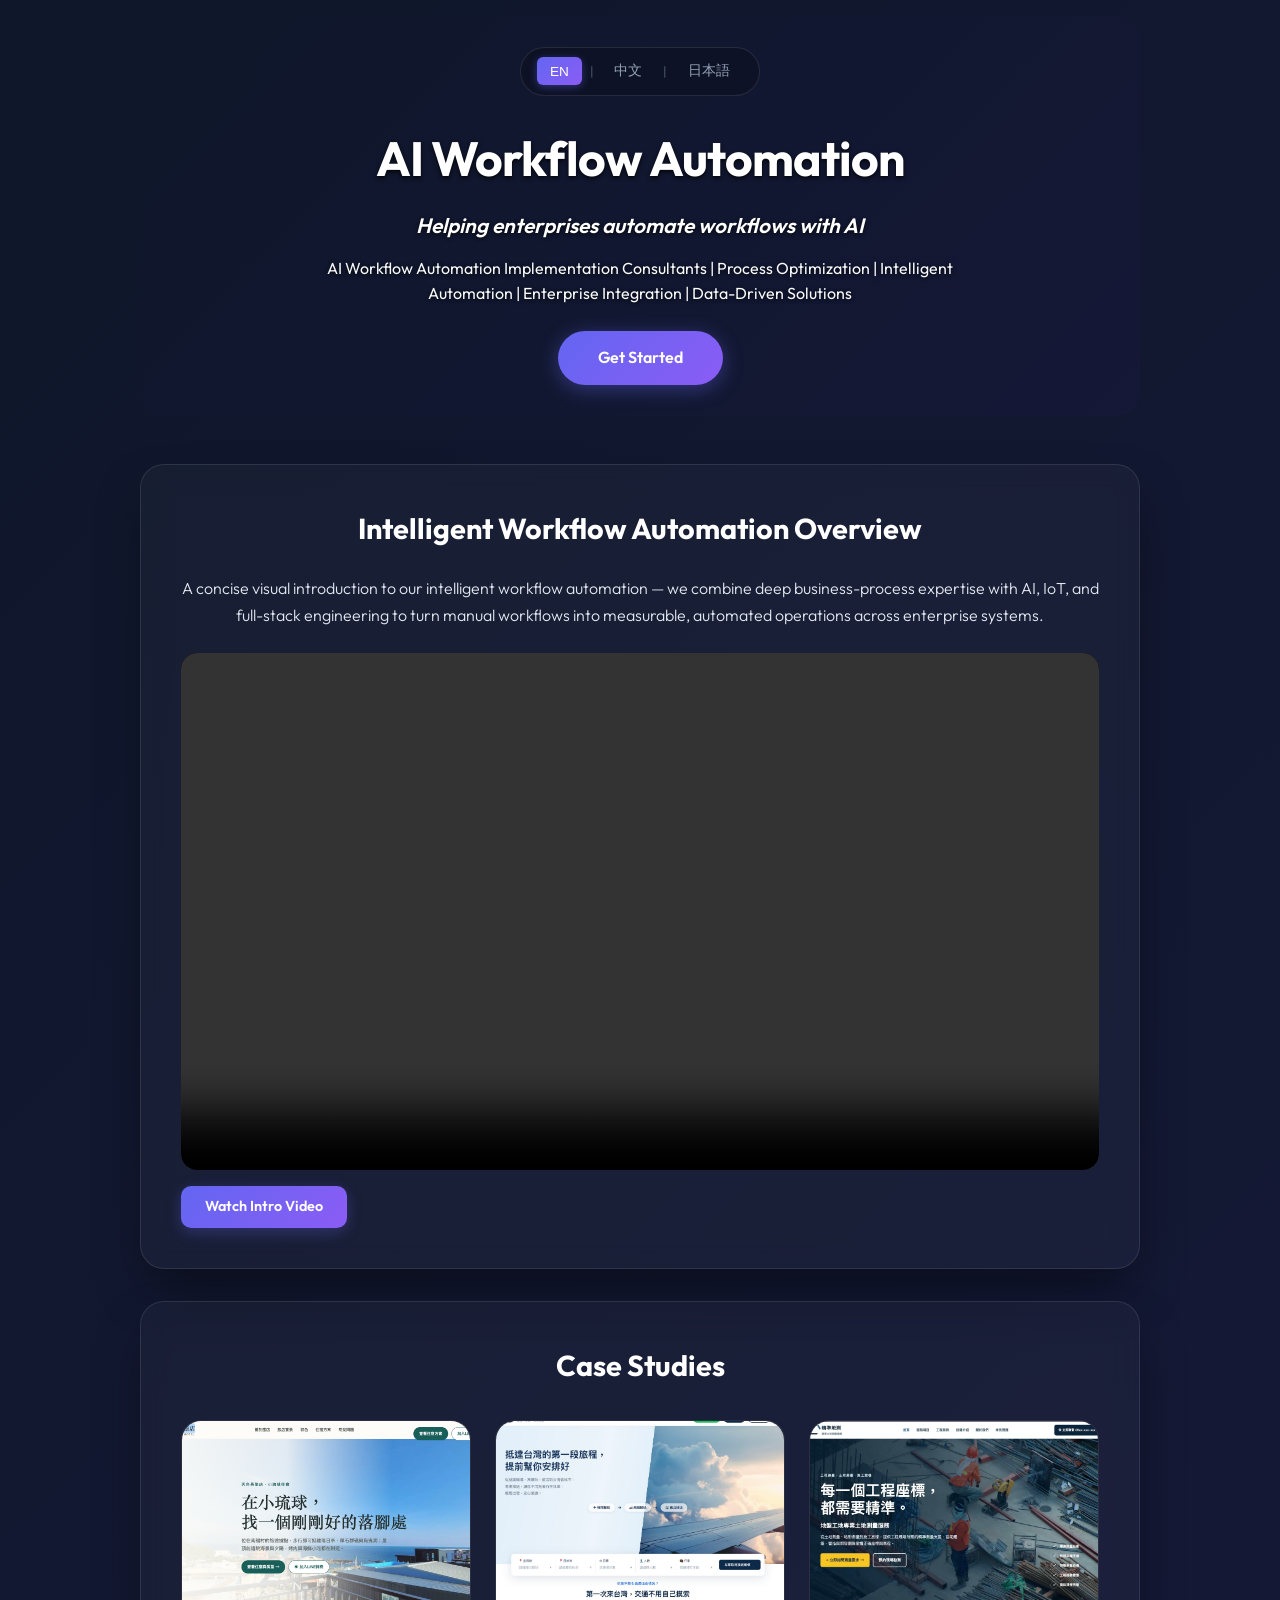
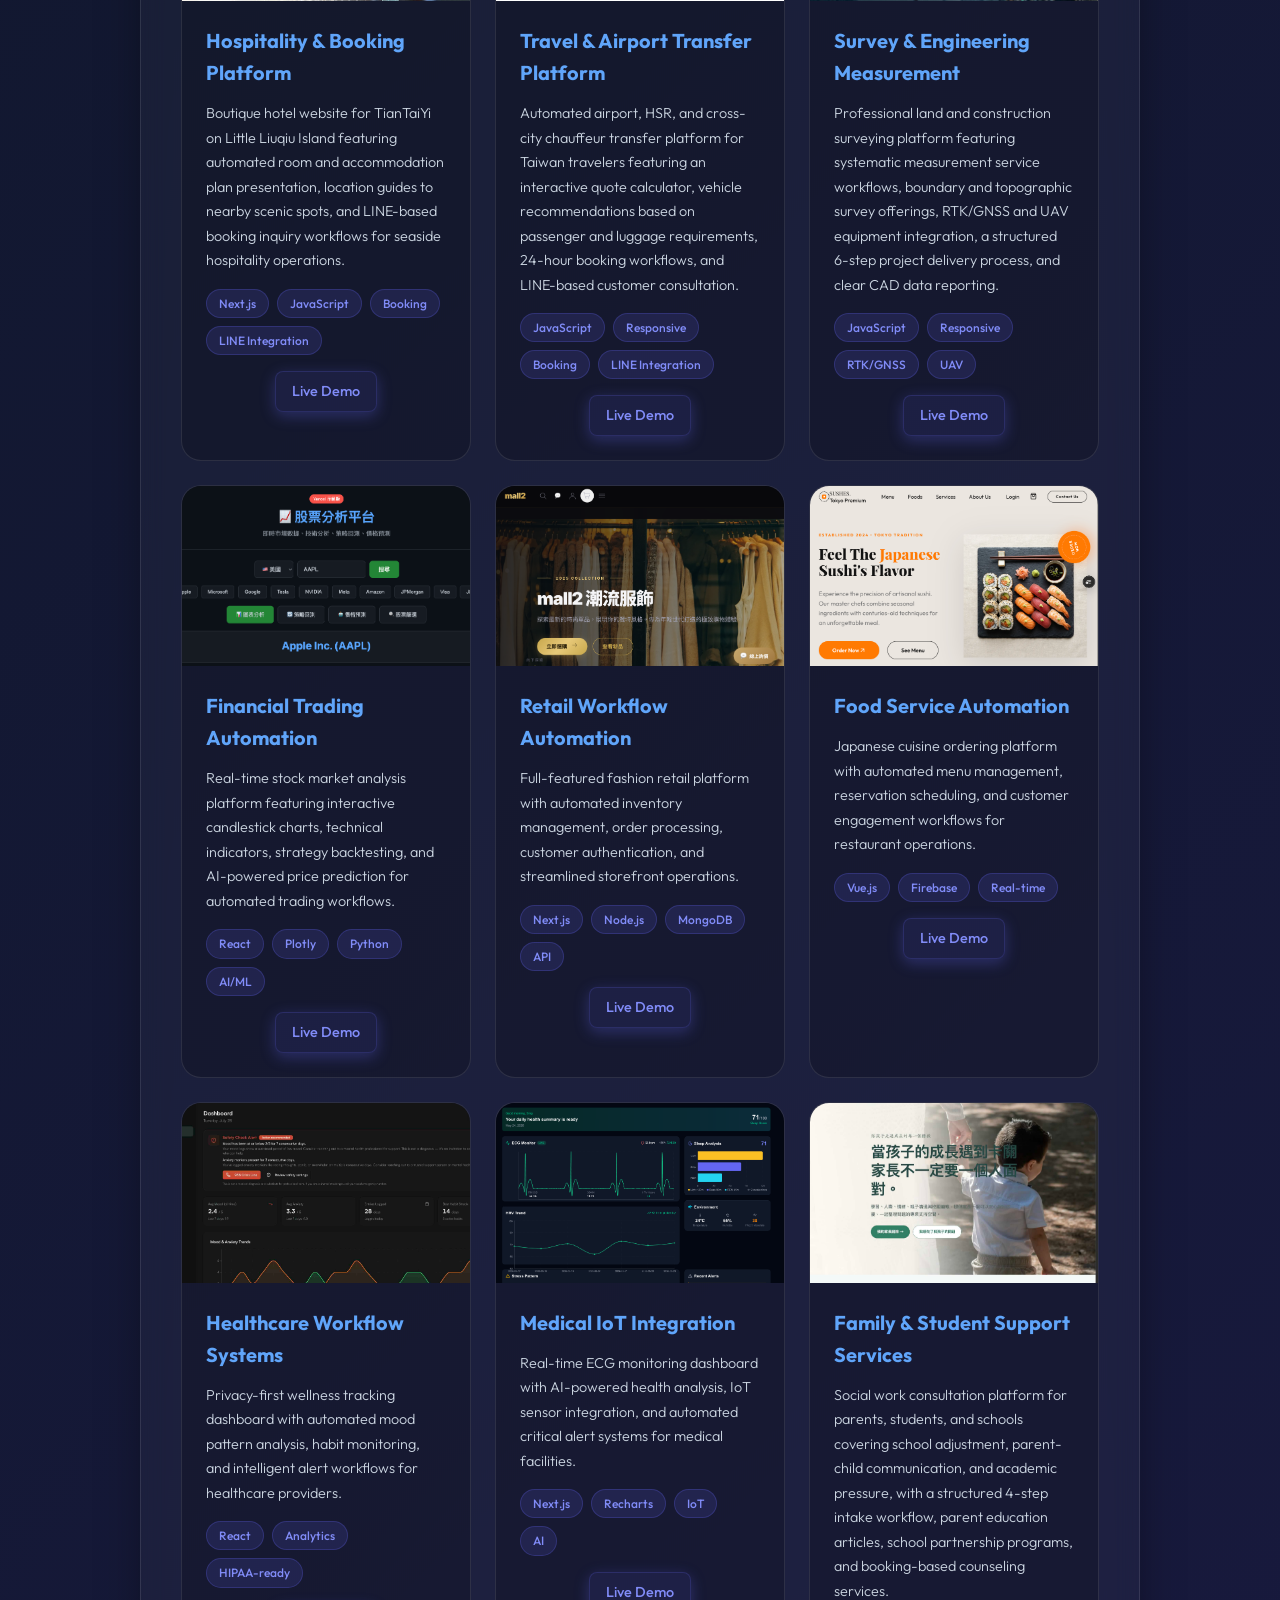
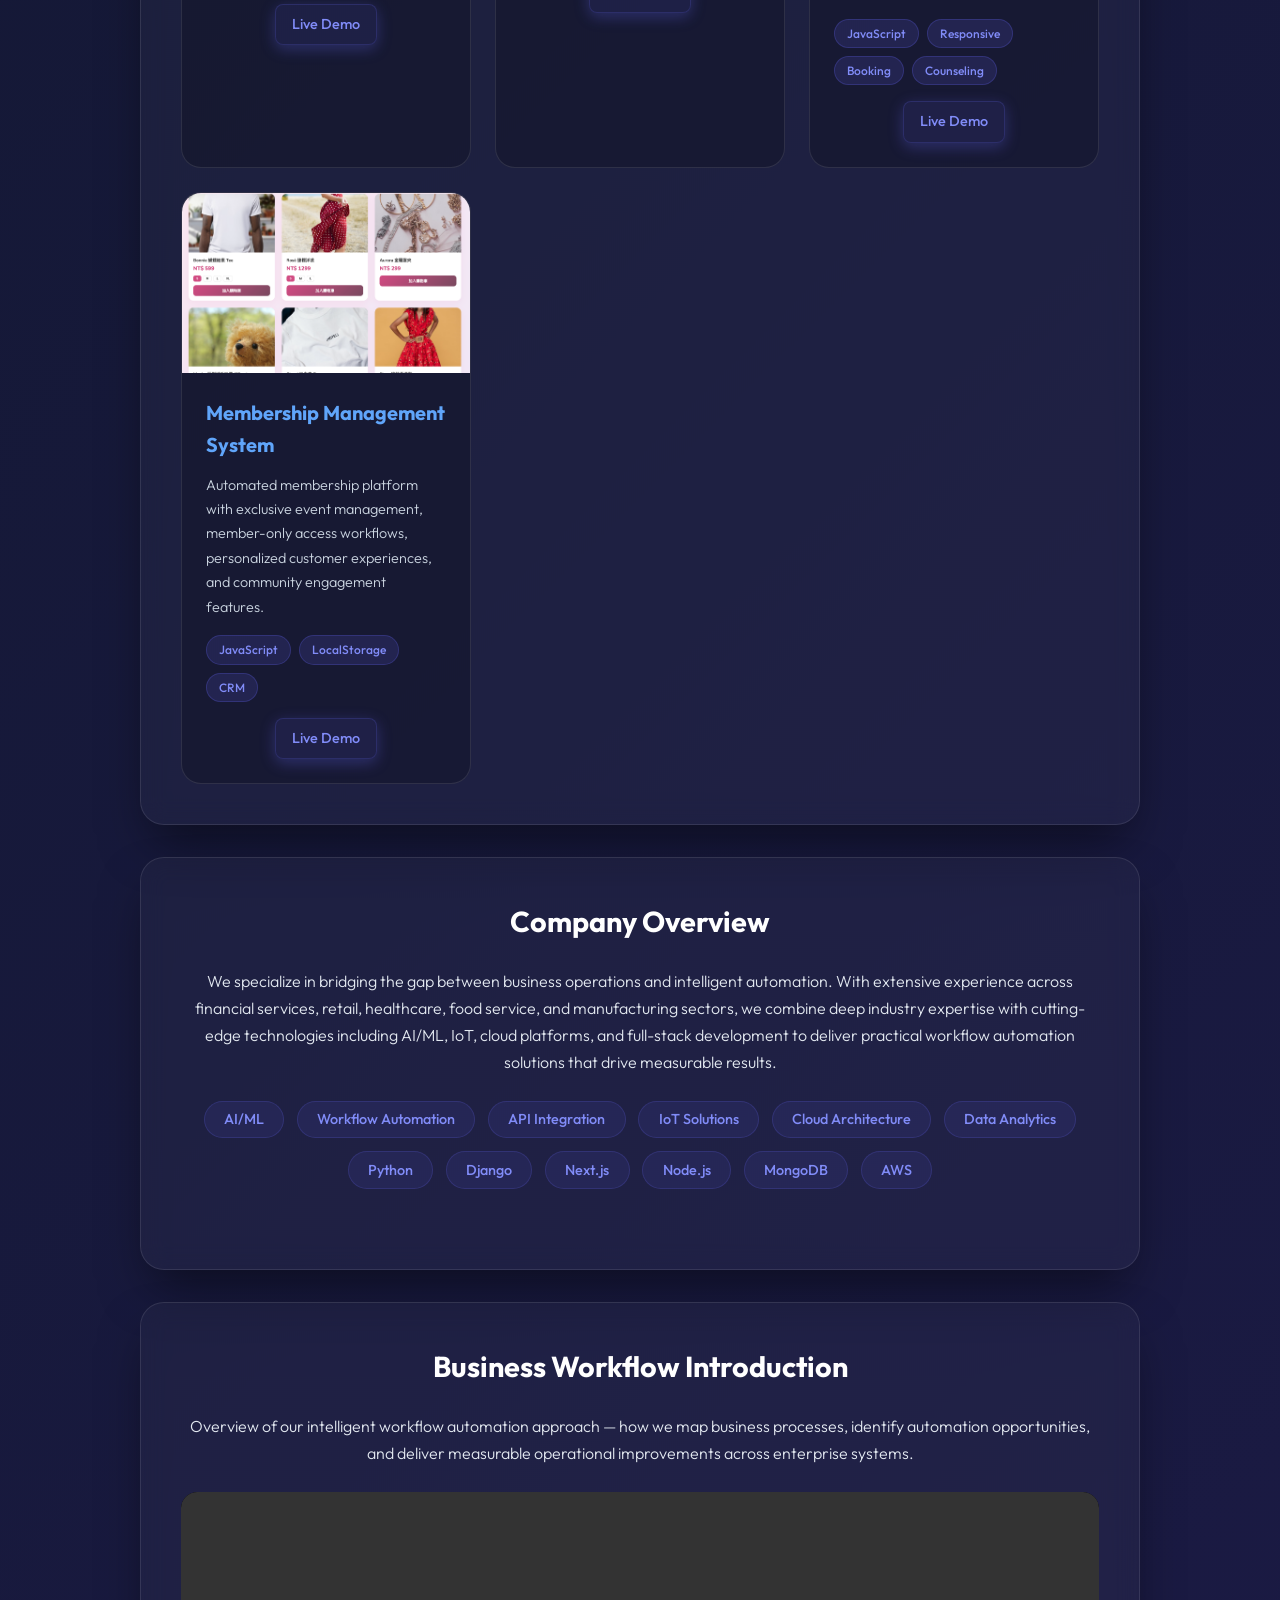
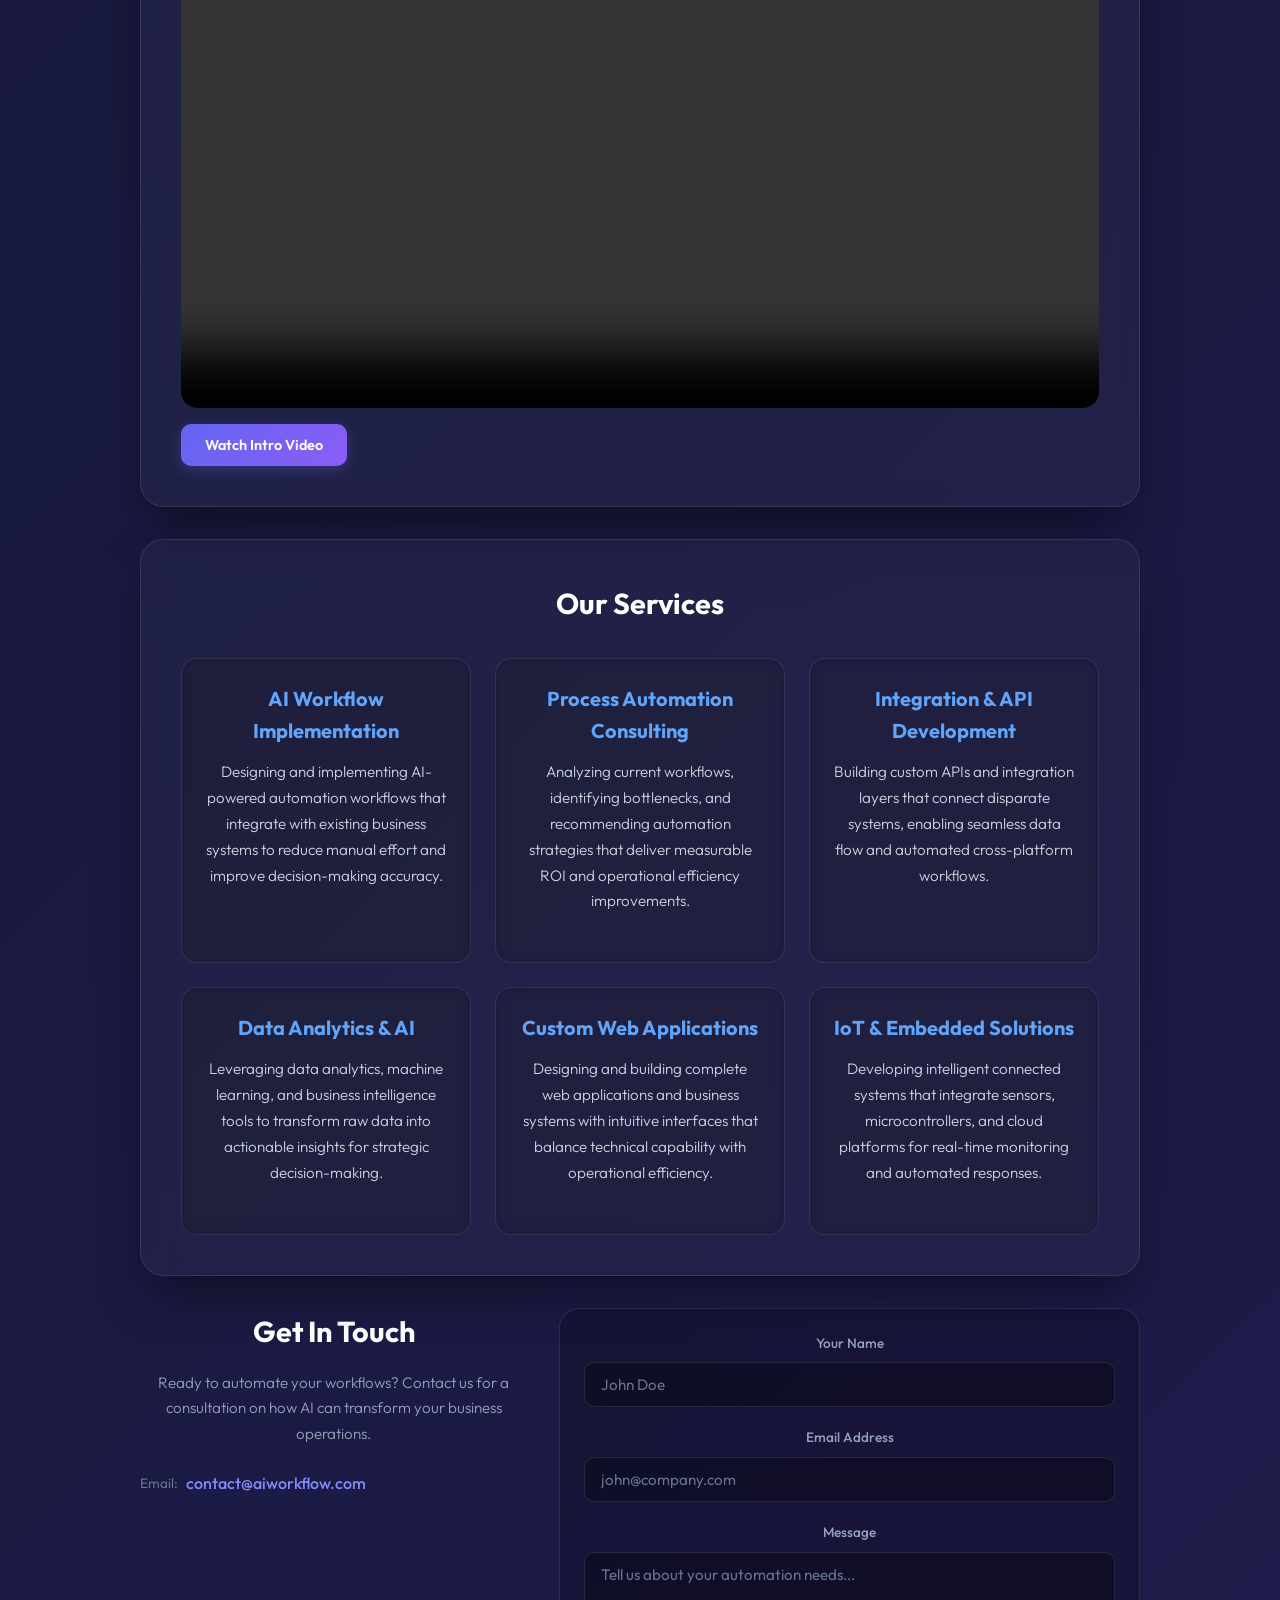
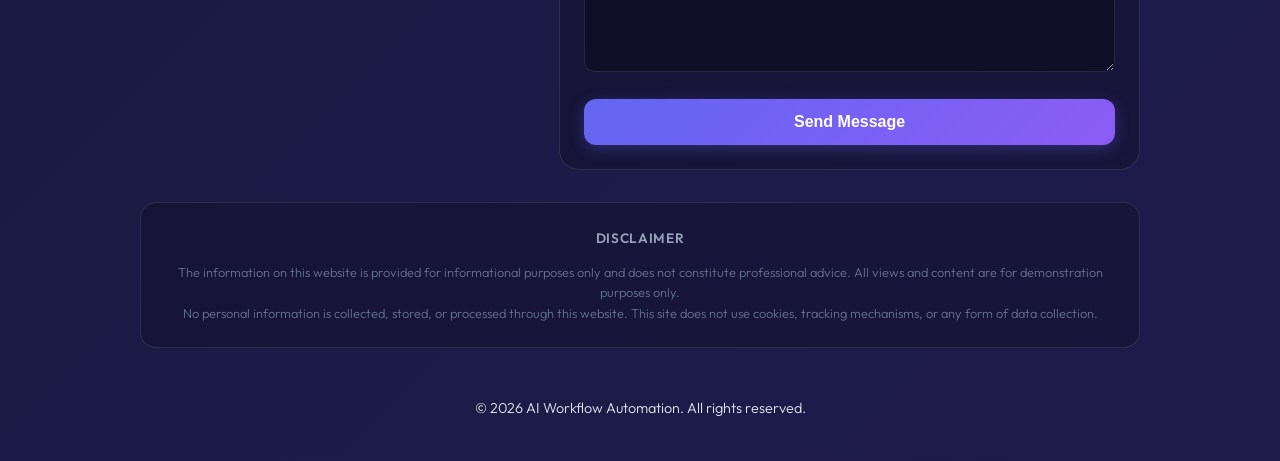
==== commit 4ed3d1ee: "Add three new case study cards (travel, survey, social work) with i18n keys in en/zh-TW/ja" ====
--- a/index.html
+++ b/index.html
@@ -75,6 +75,50 @@
                         </div>
                     </div>
                     <div class="project-card">
+                        <a href="https://travel-ashen-theta.vercel.app/" target="_blank" class="project-image-link">
+                            <div class="project-image" style="background-image: url('static/images/travel-ashen.jpg'); background-size: cover; background-position: center;">
+                                <div class="project-overlay">
+                                    <span class="explore-tag" data-i18n="click-to-explore">Click to Explore →</span>
+                                </div>
+                            </div>
+                        </a>
+                        <div class="project-content">
+                            <h3 data-i18n="project-travel-title">Travel & Airport Transfer Platform</h3>
+                            <p data-i18n="project-travel-desc">Automated airport, HSR, and cross-city chauffeur transfer platform for Taiwan travelers featuring an interactive quote calculator, vehicle recommendations based on passenger and luggage requirements, 24-hour booking workflows, and LINE-based customer consultation.</p>
+                            <div class="project-tags">
+                                <span class="tech-tag" data-i18n="tech-javascript">JavaScript</span>
+                                <span class="tech-tag">Responsive</span>
+                                <span class="tech-tag">Booking</span>
+                                <span class="tech-tag">LINE Integration</span>
+                            </div>
+                            <div class="project-links">
+                                <a href="https://travel-ashen-theta.vercel.app/" target="_blank" class="btn-demo" data-i18n="live-demo">Live Demo</a>
+                            </div>
+                        </div>
+                    </div>
+                    <div class="project-card">
+                        <a href="https://survey-gamma-nine.vercel.app/" target="_blank" class="project-image-link">
+                            <div class="project-image" style="background-image: url('static/images/survey.jpg'); background-size: cover; background-position: center;">
+                                <div class="project-overlay">
+                                    <span class="explore-tag" data-i18n="click-to-explore">Click to Explore →</span>
+                                </div>
+                            </div>
+                        </a>
+                        <div class="project-content">
+                            <h3 data-i18n="project-survey-title">Survey & Engineering Measurement</h3>
+                            <p data-i18n="project-survey-desc">Professional land and construction surveying platform featuring systematic measurement service workflows, boundary and topographic survey offerings, RTK/GNSS and UAV equipment integration, a structured 6-step project delivery process, and clear CAD data reporting.</p>
+                            <div class="project-tags">
+                                <span class="tech-tag" data-i18n="tech-javascript">JavaScript</span>
+                                <span class="tech-tag">Responsive</span>
+                                <span class="tech-tag">RTK/GNSS</span>
+                                <span class="tech-tag">UAV</span>
+                            </div>
+                            <div class="project-links">
+                                <a href="https://survey-gamma-nine.vercel.app/" target="_blank" class="btn-demo" data-i18n="live-demo">Live Demo</a>
+                            </div>
+                        </div>
+                    </div>
+                    <div class="project-card">
                         <a href="https://trading-prototype-gamma.vercel.app/" target="_blank" class="project-image-link">
                             <div class="project-image" style="background-image: url('static/images/trading-preview.png'); background-size: cover; background-position: center;">
                                 <div class="project-overlay">
@@ -183,6 +227,28 @@
                         </div>
                     </div>
 
+                    <div class="project-card">
+                        <a href="https://socialwork-gamma.vercel.app/" target="_blank" class="project-image-link">
+                            <div class="project-image" style="background-image: url('static/images/social_work.jpg'); background-size: cover; background-position: center;">
+                                <div class="project-overlay">
+                                    <span class="explore-tag" data-i18n="click-to-explore">Click to Explore →</span>
+                                </div>
+                            </div>
+                        </a>
+                        <div class="project-content">
+                            <h3 data-i18n="project-social-title">Family & Student Support Services</h3>
+                            <p data-i18n="project-social-desc">Social work consultation platform for parents, students, and schools covering school adjustment, parent-child communication, and academic pressure, with a structured 4-step intake workflow, parent education articles, school partnership programs, and booking-based counseling services.</p>
+                            <div class="project-tags">
+                                <span class="tech-tag" data-i18n="tech-javascript">JavaScript</span>
+                                <span class="tech-tag">Responsive</span>
+                                <span class="tech-tag">Booking</span>
+                                <span class="tech-tag">Counseling</span>
+                            </div>
+                            <div class="project-links">
+                                <a href="https://socialwork-gamma.vercel.app/" target="_blank" class="btn-demo" data-i18n="live-demo">Live Demo</a>
+                            </div>
+                        </div>
+                    </div>
                     <div class="project-card">
                         <a href="https://crm01-omega.vercel.app/shop" target="_blank" class="project-image-link">
                             <div class="project-image" style="background-image: url('static/images/bowtique-preview.png'); background-size: cover; background-position: center;">
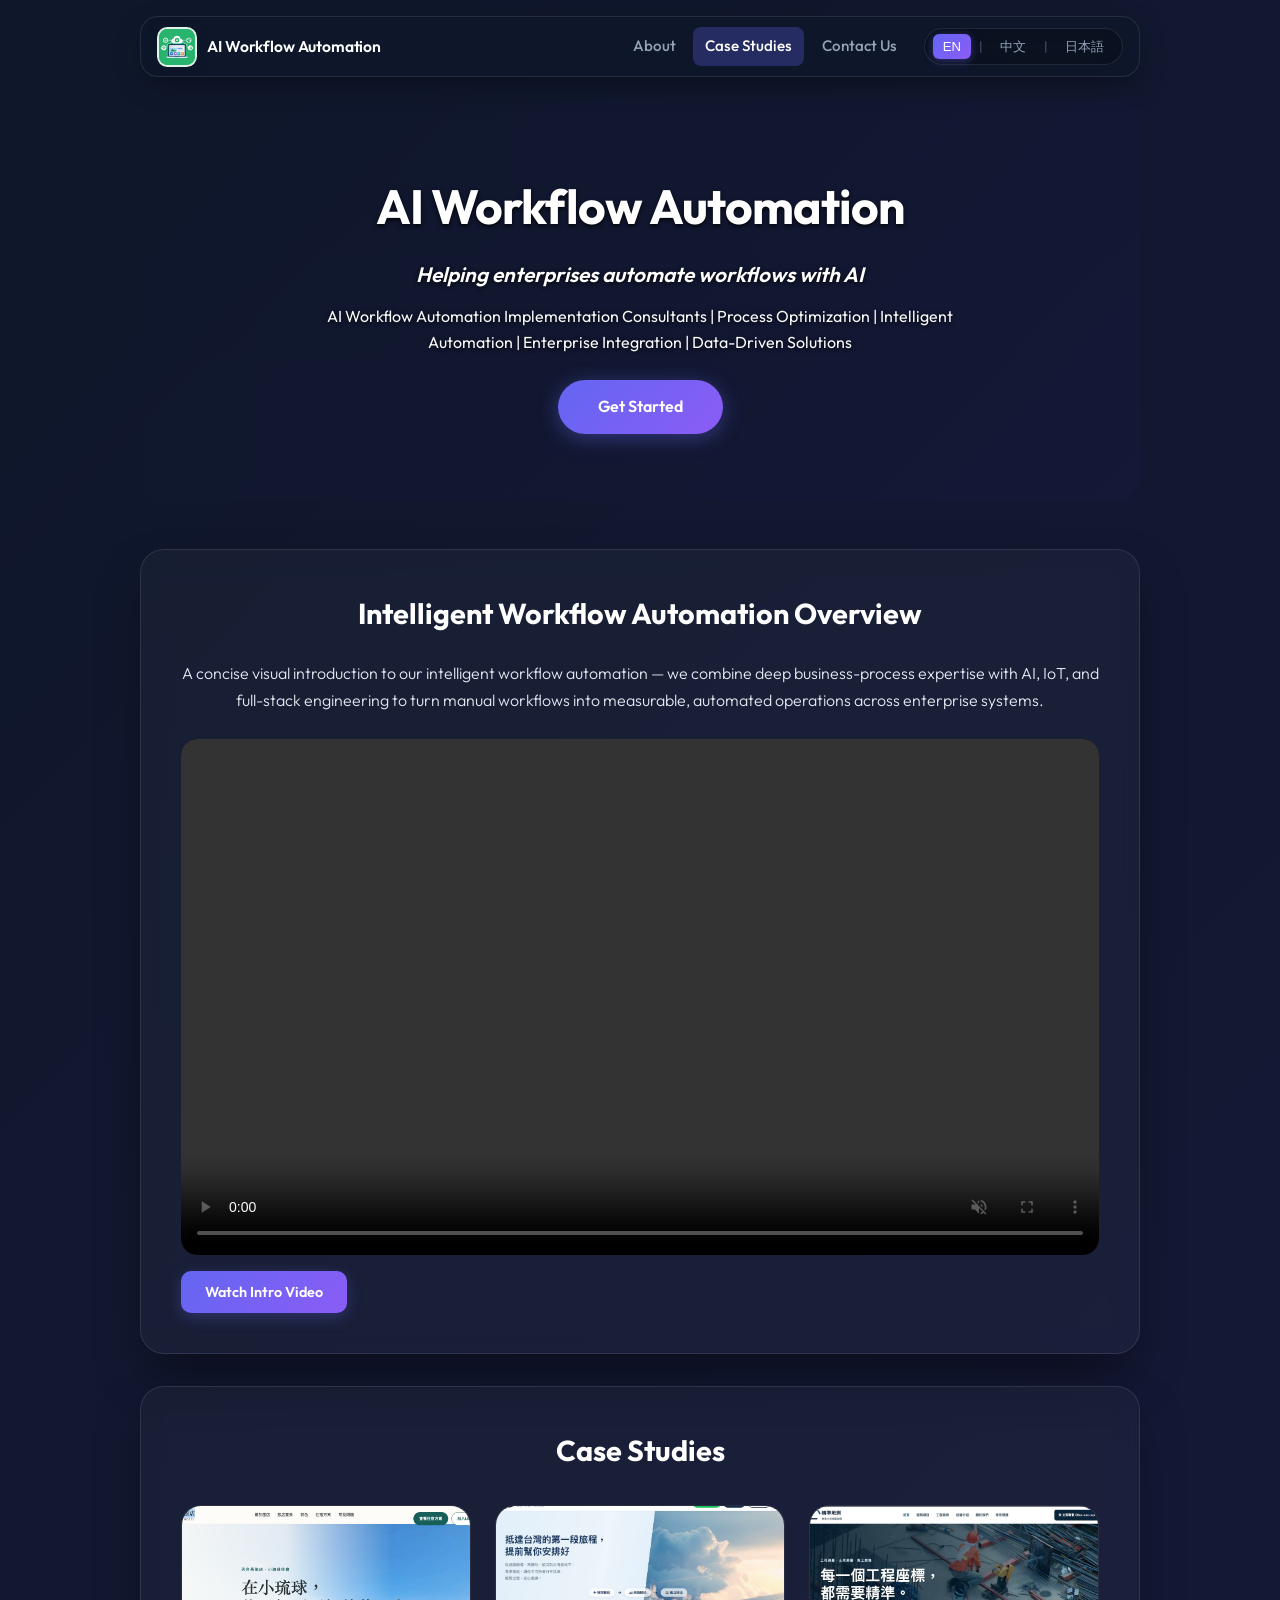
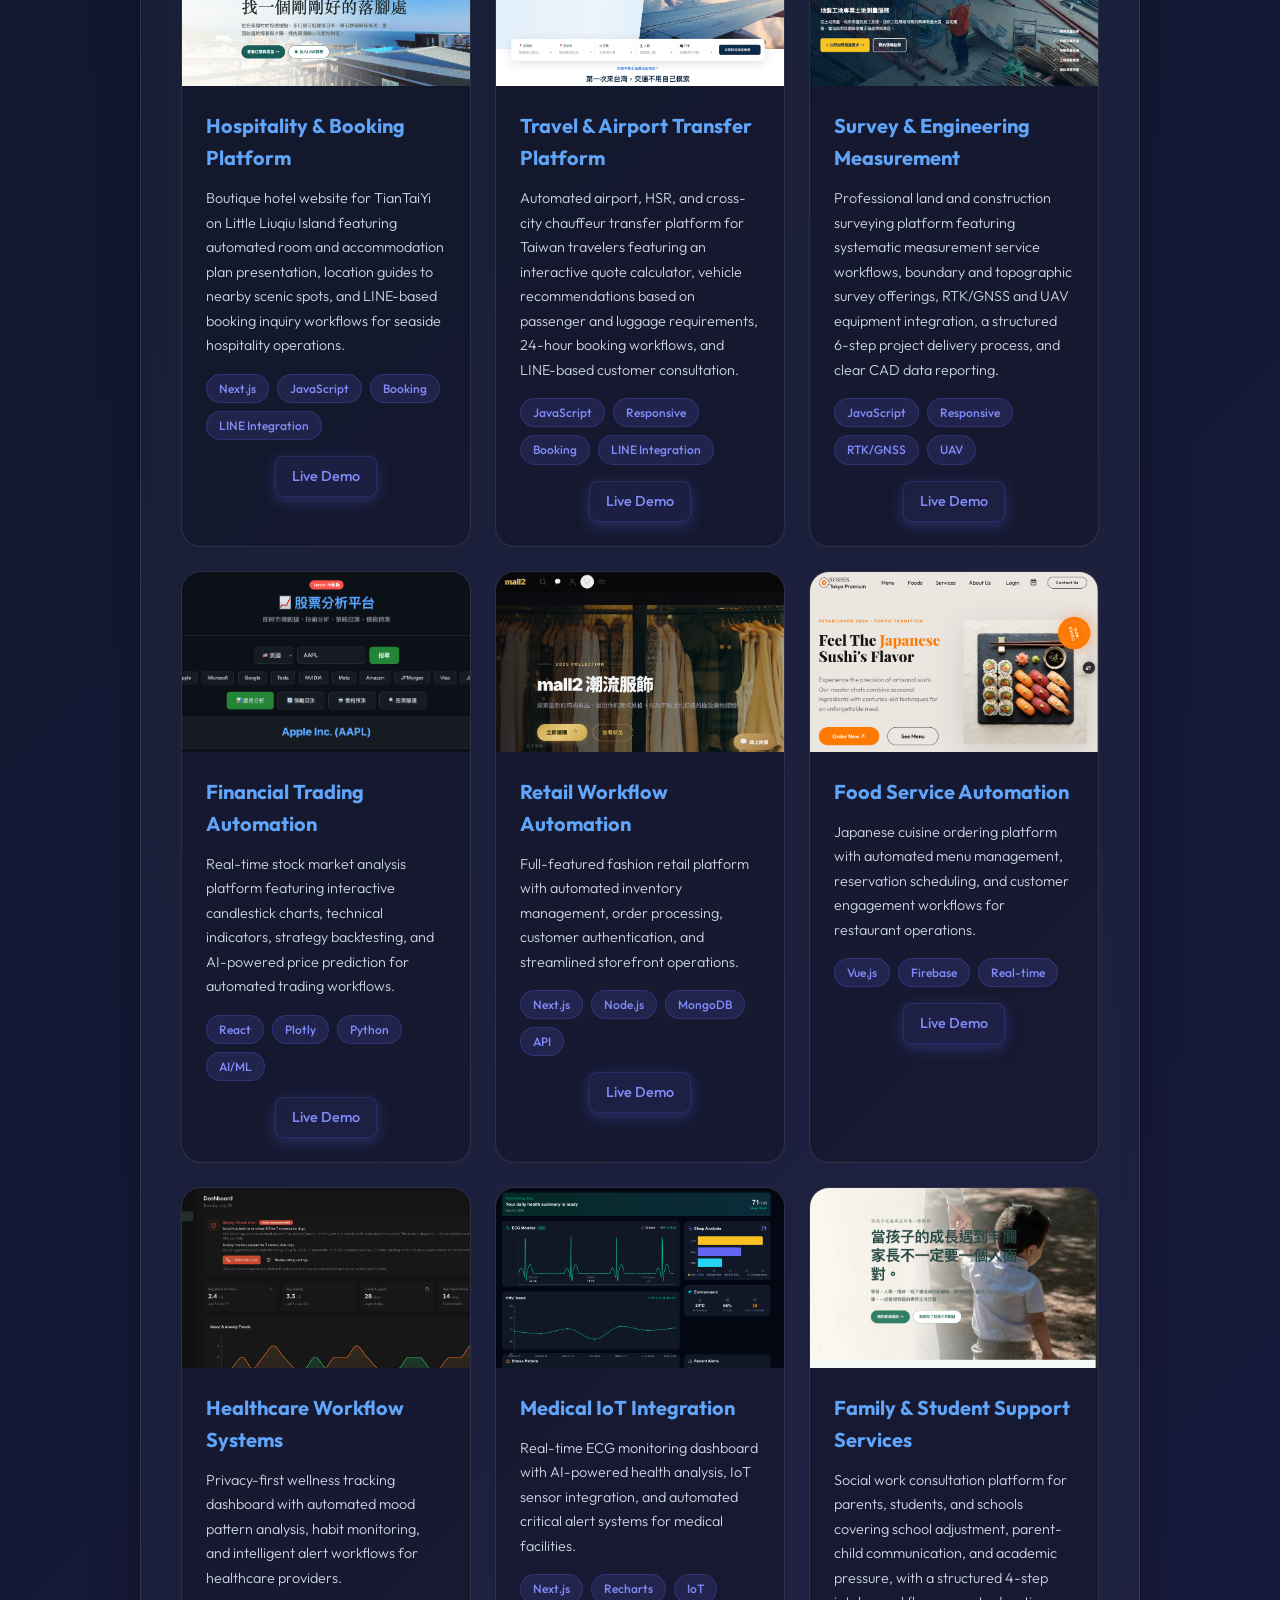
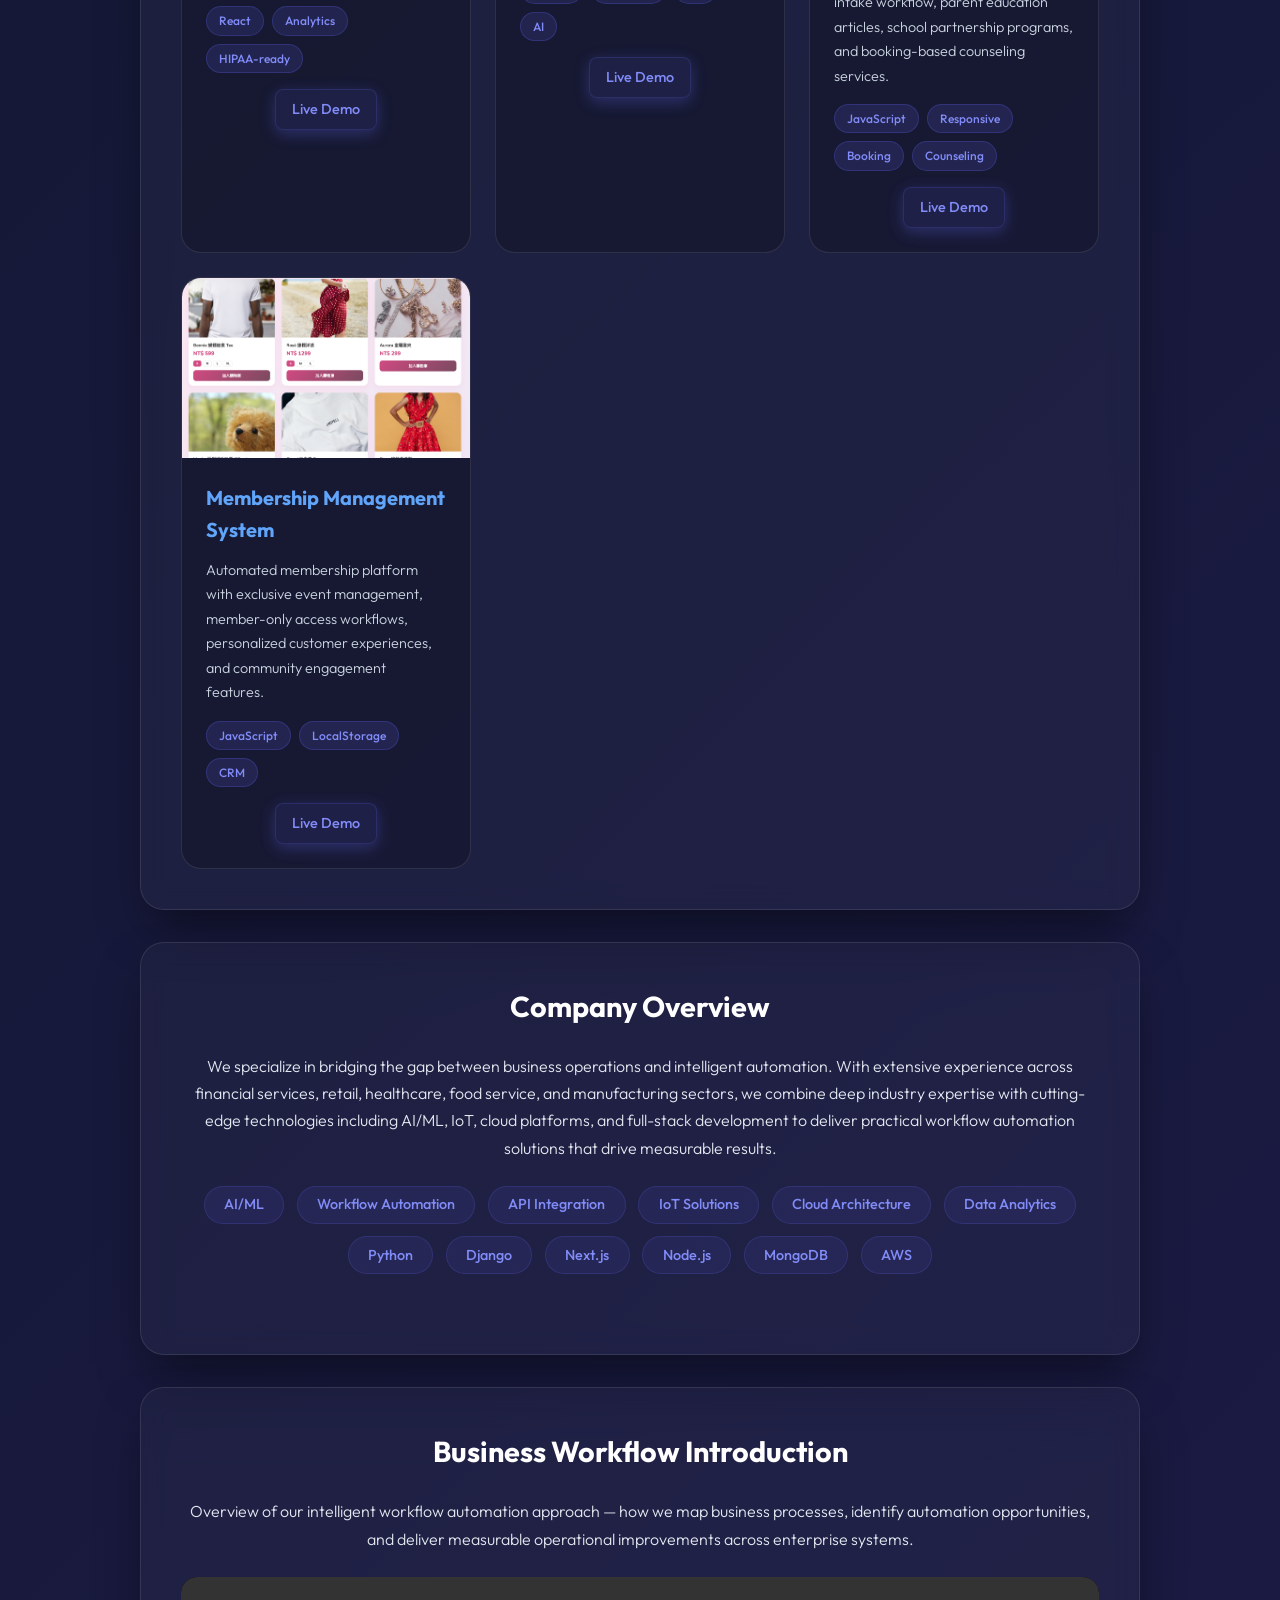
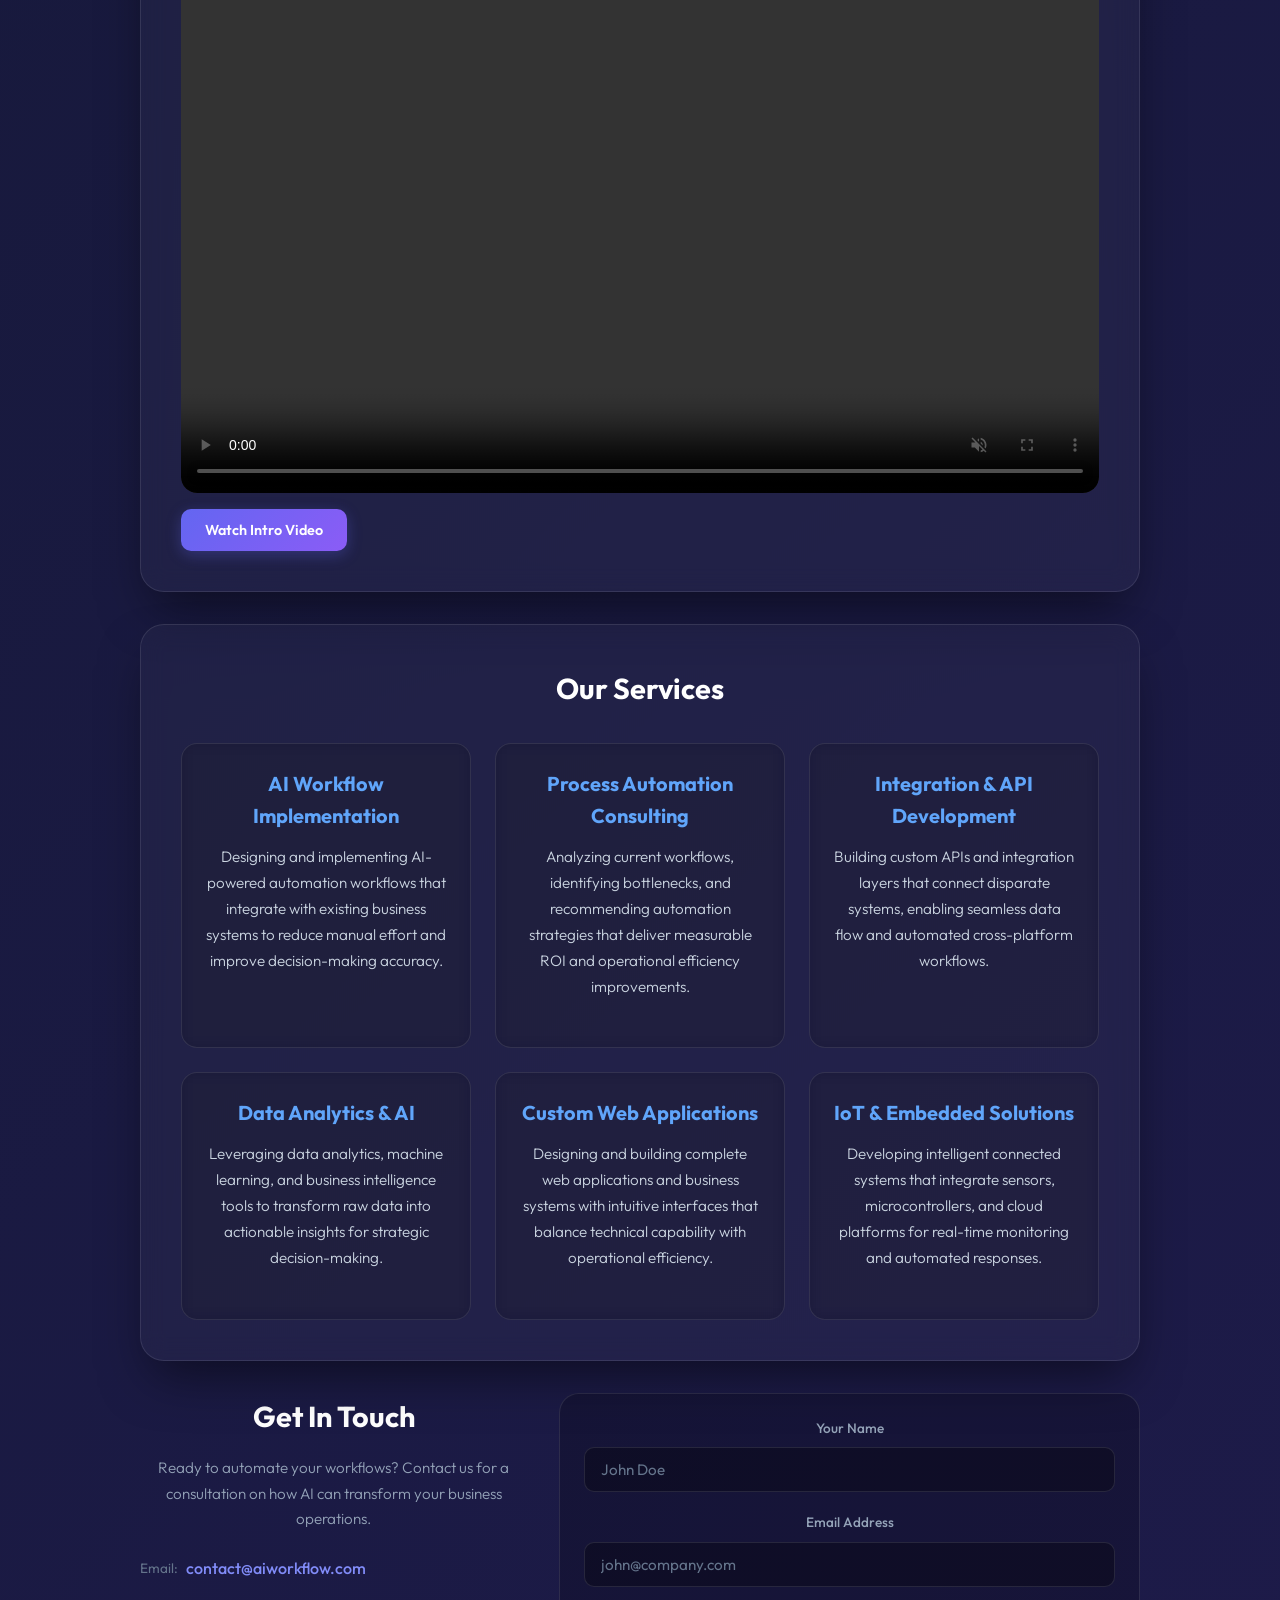
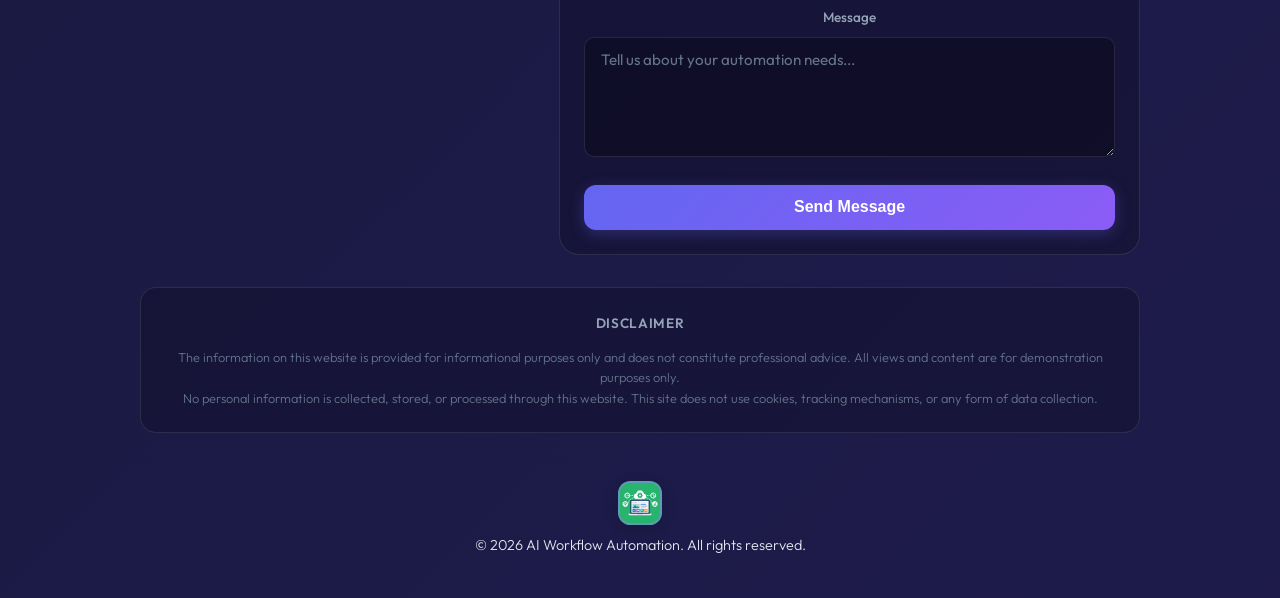
==== commit 3d7183d2: "Add sticky top nav with logo, anchor links, i18n switcher, and responsive mobile drawer" ====
--- a/index.html
+++ b/index.html
@@ -4,7 +4,17 @@
     <meta charset="UTF-8">
     <meta name="viewport" content="width=device-width, initial-scale=1.0">
     <title>AI Workflow Automation - Implementation Consultants</title>
-    <link rel="icon" href="data:,">
+    <meta name="description" content="AI workflow automation implementation consultants helping enterprises automate workflows with AI, IoT, and full-stack engineering.">
+    <meta name="theme-color" content="#38ad73">
+    <link rel="icon" type="image/png" sizes="32x32" href="static/images/logo-32.png">
+    <link rel="icon" type="image/png" sizes="16x16" href="static/images/logo-16.png">
+    <link rel="apple-touch-icon" sizes="180x180" href="static/images/logo-180.png">
+    <meta property="og:type" content="website">
+    <meta property="og:title" content="AI Workflow Automation - Implementation Consultants">
+    <meta property="og:description" content="Helping enterprises automate workflows with AI.">
+    <meta property="og:image" content="static/images/logo.png">
+    <meta name="twitter:card" content="summary">
+    <meta name="twitter:image" content="static/images/logo.png">
     <link rel="stylesheet" href="static/css/style.css">
     <link rel="stylesheet" href="static/css/contact.css">
     <link rel="preconnect" href="https://fonts.googleapis.com">
@@ -12,7 +22,51 @@
     <link href="https://fonts.googleapis.com/css2?family=Outfit:wght@300;400;600&display=swap" rel="stylesheet">
 </head>
 <body>
-    <div class="container">
+    <div class="container" id="top">
+        <header class="site-nav">
+            <a class="nav-brand" href="#top" aria-label="AI Workflow Automation - home">
+                <picture class="nav-logo-wrap">
+                    <source srcset="static/images/logo.webp" type="image/webp">
+                    <img class="nav-logo" src="static/images/logo.png" alt="AI Workflow Automation logo" width="40" height="40">
+                </picture>
+                <span class="nav-brand-name">AI Workflow Automation</span>
+            </a>
+            <nav class="nav-links" aria-label="Primary">
+                <a href="#about" data-i18n="nav-about">About</a>
+                <a href="#case-studies" data-i18n="nav-cases">Case Studies</a>
+                <a href="#contact" data-i18n="nav-contact">Contact Us</a>
+                <div class="lang-switcher nav-lang">
+                    <button class="lang-btn active" data-lang="en" onclick="switchLanguage('en')">EN</button>
+                    <span class="lang-divider">|</span>
+                    <button class="lang-btn" data-lang="zh-TW" onclick="switchLanguage('zh-TW')">中文</button>
+                    <span class="lang-divider">|</span>
+                    <button class="lang-btn" data-lang="ja" onclick="switchLanguage('ja')">日本語</button>
+                </div>
+            </nav>
+            <button class="nav-toggle" type="button" aria-expanded="false" aria-controls="mobile-drawer" aria-label="Menu">
+                <span></span>
+                <span></span>
+                <span></span>
+            </button>
+        </header>
+
+        <div class="nav-overlay" id="nav-overlay"></div>
+
+        <aside class="mobile-drawer" id="mobile-drawer" aria-hidden="true">
+            <nav class="drawer-links" aria-label="Mobile">
+                <a href="#about" data-i18n="nav-about">About</a>
+                <a href="#case-studies" data-i18n="nav-cases">Case Studies</a>
+                <a href="#contact" data-i18n="nav-contact">Contact Us</a>
+            </nav>
+            <div class="lang-switcher drawer-lang">
+                <button class="lang-btn active" data-lang="en" onclick="switchLanguage('en')">EN</button>
+                <span class="lang-divider">|</span>
+                <button class="lang-btn" data-lang="zh-TW" onclick="switchLanguage('zh-TW')">中文</button>
+                <span class="lang-divider">|</span>
+                <button class="lang-btn" data-lang="ja" onclick="switchLanguage('ja')">日本語</button>
+            </div>
+        </aside>
+
         <div class="hero-banner">
             <div class="hero-slide" style="background-image: url('static/images/office-hero.jpg');"></div>
             <div class="hero-slide" style="background-image: url('https://images.unsplash.com/photo-1522071820081-009f0129c71c?auto=format&fit=crop&w=1600&q=80');"></div>
@@ -22,13 +76,6 @@
             <div class="hero-slide" style="background-image: url('https://images.unsplash.com/photo-1497215728101-856f4ea42174?auto=format&fit=crop&w=1600&q=80');"></div>
             <div class="hero-overlay"></div>
             <div class="hero-content">
-                <div class="lang-switcher" id="lang-switcher">
-                    <button class="lang-btn active" data-lang="en" onclick="switchLanguage('en')">EN</button>
-                    <span class="lang-divider">|</span>
-                    <button class="lang-btn" data-lang="zh-TW" onclick="switchLanguage('zh-TW')">中文</button>
-                    <span class="lang-divider">|</span>
-                    <button class="lang-btn" data-lang="ja" onclick="switchLanguage('ja')">日本語</button>
-                </div>
                 <h1 id="main-title" data-i18n="title">AI Workflow Automation</h1>
                 <p id="mission" class="mission" data-i18n="mission">Helping enterprises automate workflows with AI</p>
                 <p class="subtitle" data-i18n="subtitle">AI Workflow Automation Implementation Consultants | Process Optimization | Intelligent Automation | Enterprise Integration | Data-Driven Solutions</p>
@@ -49,7 +96,7 @@
                 </div>
             </section>
 
-            <section class="card glass">
+            <section class="card glass" id="case-studies">
                 <h2 data-i18n="selected-work">Case Studies</h2>
                 <div class="projects-grid">
                     <div class="project-card">
@@ -273,7 +320,7 @@
                 </div>
             </section>
 
-            <section class="card glass">
+            <section class="card glass" id="about">
                 <h2 data-i18n="professional-summary">Company Overview</h2>
                 <p data-i18n="summary-text">We specialize in bridging the gap between business operations and intelligent automation. With extensive experience across financial services, retail, healthcare, food service, and manufacturing sectors, we combine deep industry expertise with cutting-edge technologies including AI/ML, IoT, cloud platforms, and full-stack development to deliver practical workflow automation solutions that drive measurable results.</p>
                 <div class="skills">
@@ -374,12 +421,17 @@
         </main>
 
         <footer>
+            <picture class="footer-logo-wrap">
+                <source srcset="static/images/logo.webp" type="image/webp">
+                <img class="footer-logo" src="static/images/logo.png" alt="AI Workflow Automation logo" width="44" height="44">
+            </picture>
             <p data-i18n="footer">&copy; 2026 AI Workflow Automation. All rights reserved.</p>
         </footer>
     </div>
 
     <script src="static/js/i18n.js"></script>
     <script src="static/js/contact.js"></script>
+    <script src="static/js/nav.js"></script>
     <script>
         document.addEventListener('DOMContentLoaded', initI18n);
 
--- a/static/css/style.css
+++ b/static/css/style.css
@@ -14,6 +14,16 @@
     margin: 0;
     padding: 0;
     box-sizing: border-box;
+}
+
+html {
+    scroll-behavior: smooth;
+}
+
+@media (prefers-reduced-motion: reduce) {
+    html {
+        scroll-behavior: auto;
+    }
 }
 
 body {
@@ -149,9 +159,220 @@
     background: linear-gradient(135deg, #4f46e5, #7c3aed);
 }
 
-/* Header (for reference) */
-header {
-    margin-bottom: 3rem;
+/* Top Navigation */
+.site-nav {
+    position: sticky;
+    top: 0;
+    z-index: 1000;
+    display: flex;
+    align-items: center;
+    justify-content: space-between;
+    gap: 1rem;
+    padding: 0.6rem 1rem;
+    margin-bottom: 1.5rem;
+    background: rgba(15, 23, 42, 0.72);
+    backdrop-filter: blur(14px);
+    -webkit-backdrop-filter: blur(14px);
+    border: 1px solid rgba(255, 255, 255, 0.1);
+    border-radius: 18px;
+    box-shadow: 0 10px 30px -10px rgba(0, 0, 0, 0.5);
+}
+
+.nav-brand {
+    display: flex;
+    align-items: center;
+    gap: 0.65rem;
+    min-width: 0;
+    text-decoration: none;
+    color: #fff;
+    font-size: 0.98rem;
+    font-weight: 600;
+    letter-spacing: -0.01em;
+}
+
+.nav-logo-wrap {
+    display: block;
+    line-height: 0;
+    flex-shrink: 0;
+}
+
+.nav-logo {
+    width: 40px;
+    height: 40px;
+    border-radius: 26%;
+    object-fit: cover;
+    background: #38ad73;
+    border: 2px solid rgba(255, 255, 255, 0.85);
+    box-shadow: 0 4px 12px rgba(15, 23, 42, 0.45);
+}
+
+.nav-brand-name {
+    white-space: nowrap;
+    overflow: hidden;
+    text-overflow: ellipsis;
+}
+
+.nav-links {
+    display: flex;
+    align-items: center;
+    gap: 0.35rem;
+}
+
+.nav-links > a {
+    color: var(--text-muted);
+    text-decoration: none;
+    font-size: 0.95rem;
+    font-weight: 500;
+    padding: 0.45rem 0.75rem;
+    border-radius: 8px;
+    transition: color 0.2s ease, background 0.2s ease;
+}
+
+.nav-links > a:hover {
+    color: #fff;
+    background: rgba(99, 102, 241, 0.18);
+}
+
+.nav-links > a.active {
+    color: #fff;
+    background: rgba(99, 102, 241, 0.28);
+}
+
+.site-nav .nav-lang {
+    margin: 0 0 0 0.6rem;
+    padding: 0.25rem 0.5rem;
+    background: rgba(0, 0, 0, 0.25);
+    width: fit-content;
+}
+
+.site-nav .nav-lang .lang-btn {
+    padding: 0.3rem 0.6rem;
+    font-size: 0.82rem;
+}
+
+/* Hamburger */
+.nav-toggle {
+    display: none;
+    flex-direction: column;
+    justify-content: center;
+    align-items: center;
+    gap: 5px;
+    width: 44px;
+    height: 44px;
+    padding: 0;
+    background: rgba(255, 255, 255, 0.06);
+    border: 1px solid rgba(255, 255, 255, 0.12);
+    border-radius: 10px;
+    cursor: pointer;
+    transition: background 0.2s ease, border-color 0.2s ease;
+}
+
+.nav-toggle span {
+    display: block;
+    width: 20px;
+    height: 2px;
+    border-radius: 2px;
+    background: #f8fafc;
+    transition: transform 0.3s ease, opacity 0.2s ease;
+}
+
+.nav-toggle:hover {
+    background: rgba(99, 102, 241, 0.2);
+    border-color: rgba(99, 102, 241, 0.45);
+}
+
+.nav-toggle.open span:nth-child(1) { transform: translateY(7px) rotate(45deg); }
+.nav-toggle.open span:nth-child(2) { opacity: 0; }
+.nav-toggle.open span:nth-child(3) { transform: translateY(-7px) rotate(-45deg); }
+
+/* Mobile drawer + overlay */
+.nav-overlay {
+    position: fixed;
+    inset: 0;
+    background: rgba(2, 6, 23, 0.65);
+    opacity: 0;
+    visibility: hidden;
+    transition: opacity 0.3s ease, visibility 0.3s ease;
+    z-index: 980;
+}
+
+.nav-overlay.open {
+    opacity: 1;
+    visibility: visible;
+}
+
+.mobile-drawer {
+    position: fixed;
+    top: 0;
+    right: 0;
+    height: 100vh;
+    height: 100dvh;
+    width: min(80vw, 320px);
+    padding: 5.5rem 1.5rem 2rem;
+    display: flex;
+    flex-direction: column;
+    gap: 1.5rem;
+    text-align: left;
+    background: rgba(15, 23, 42, 0.97);
+    backdrop-filter: blur(16px);
+    -webkit-backdrop-filter: blur(16px);
+    border-left: 1px solid rgba(255, 255, 255, 0.1);
+    transform: translateX(100%);
+    visibility: hidden;
+    transition: transform 0.3s ease, visibility 0.3s ease;
+    z-index: 990;
+}
+
+.mobile-drawer.open {
+    transform: translateX(0);
+    visibility: visible;
+}
+
+.drawer-links {
+    display: flex;
+    flex-direction: column;
+    gap: 0.5rem;
+}
+
+.drawer-links a {
+    color: var(--text-main);
+    text-decoration: none;
+    font-size: 1.05rem;
+    font-weight: 500;
+    padding: 0.85rem 1rem;
+    border-radius: 10px;
+    background: rgba(255, 255, 255, 0.04);
+    border: 1px solid rgba(255, 255, 255, 0.08);
+    transition: background 0.2s ease, border-color 0.2s ease;
+}
+
+.drawer-links a:hover {
+    background: rgba(99, 102, 241, 0.18);
+    border-color: rgba(99, 102, 241, 0.4);
+}
+
+.drawer-links a.active {
+    color: #fff;
+    background: rgba(99, 102, 241, 0.28);
+    border-color: rgba(99, 102, 241, 0.5);
+}
+
+.mobile-drawer .drawer-lang {
+    margin: 0;
+    width: 100%;
+    justify-content: center;
+    background: rgba(0, 0, 0, 0.3);
+}
+
+body.nav-open {
+    overflow: hidden;
+}
+
+/* Keep anchored sections clear of the sticky nav */
+#about,
+#case-studies,
+#contact {
+    scroll-margin-top: 90px;
 }
 
 h1 {
@@ -588,6 +809,22 @@
     font-size: 0.9rem;
 }
 
+.footer-logo-wrap {
+    display: block;
+    line-height: 0;
+    margin-bottom: 0.5rem;
+}
+
+.footer-logo {
+    width: 44px;
+    height: 44px;
+    border-radius: 28%;
+    object-fit: cover;
+    background: #38ad73;
+    border: 2px solid rgba(129, 140, 248, 0.5);
+    box-shadow: 0 4px 12px rgba(15, 23, 42, 0.35);
+}
+
 .company-name {
     color: #818cf8;
     font-weight: 600;
@@ -606,6 +843,24 @@
 
     .hero-content h1 {
         font-size: 2rem;
+    }
+
+    .nav-links {
+        display: none;
+    }
+
+    .nav-toggle {
+        display: flex;
+    }
+
+    .site-nav {
+        padding: 0.5rem 0.75rem;
+        margin-bottom: 1.25rem;
+        border-radius: 14px;
+    }
+
+    .nav-brand-name {
+        font-size: 0.9rem;
     }
 
     .hero-content .mission {
@@ -739,6 +994,15 @@
 
     .hero-content h1 {
         font-size: 1.6rem;
+    }
+
+    .nav-brand-name {
+        display: none;
+    }
+
+    .mobile-drawer {
+        width: min(86vw, 320px);
+        padding: 5rem 1.25rem 1.5rem;
     }
 
     .hero-content .mission {
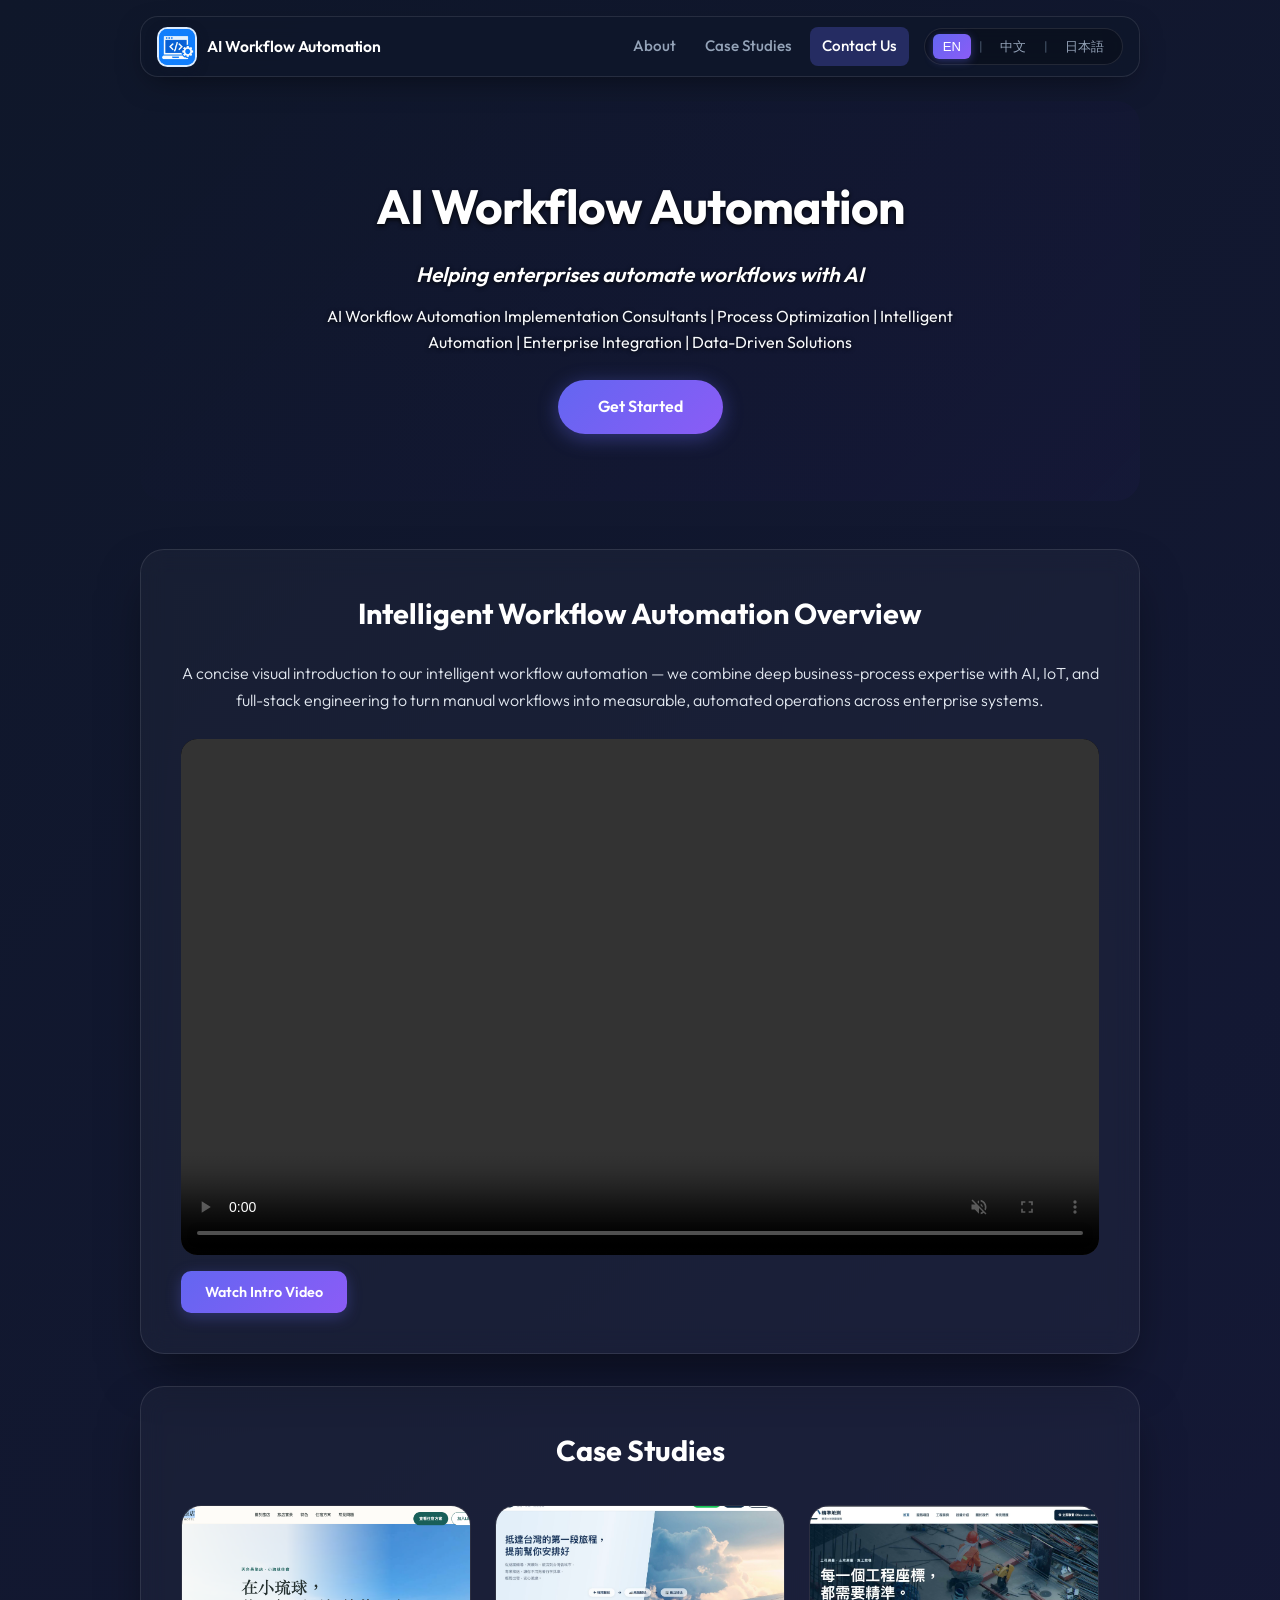
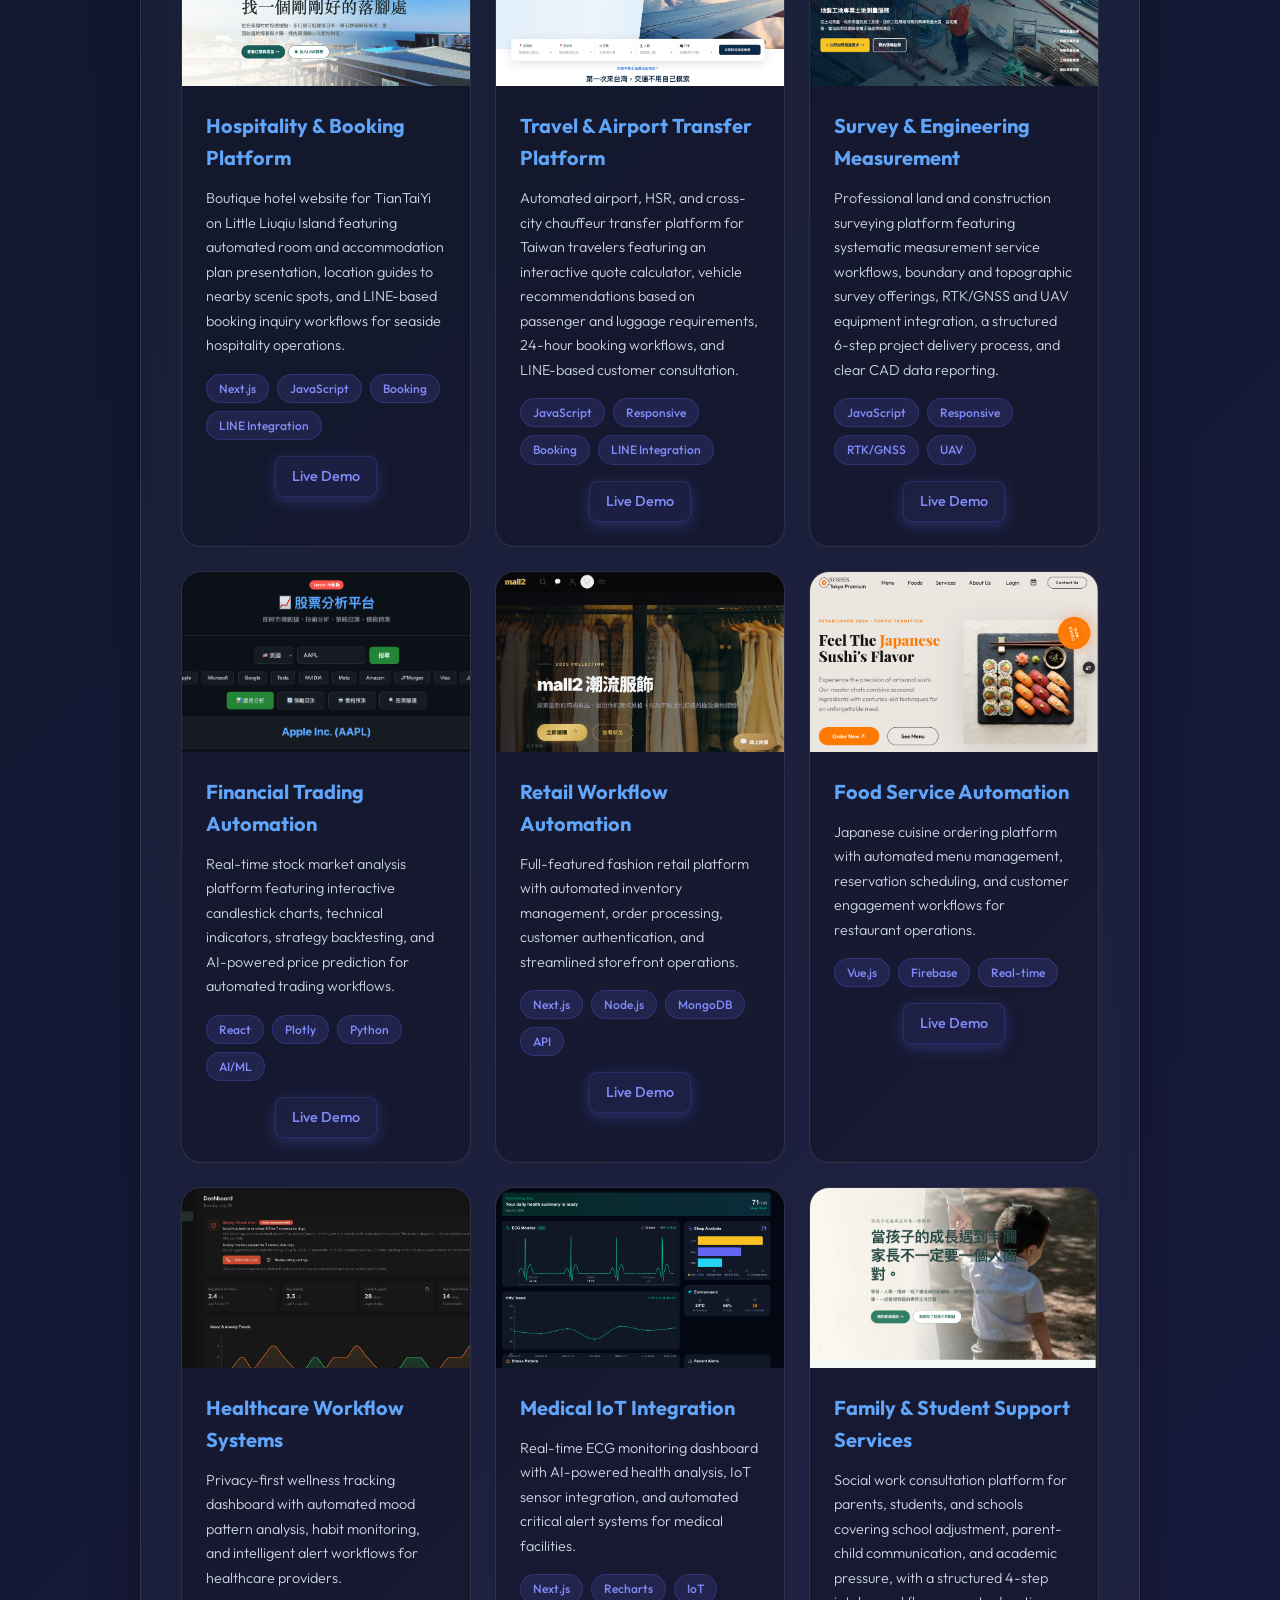
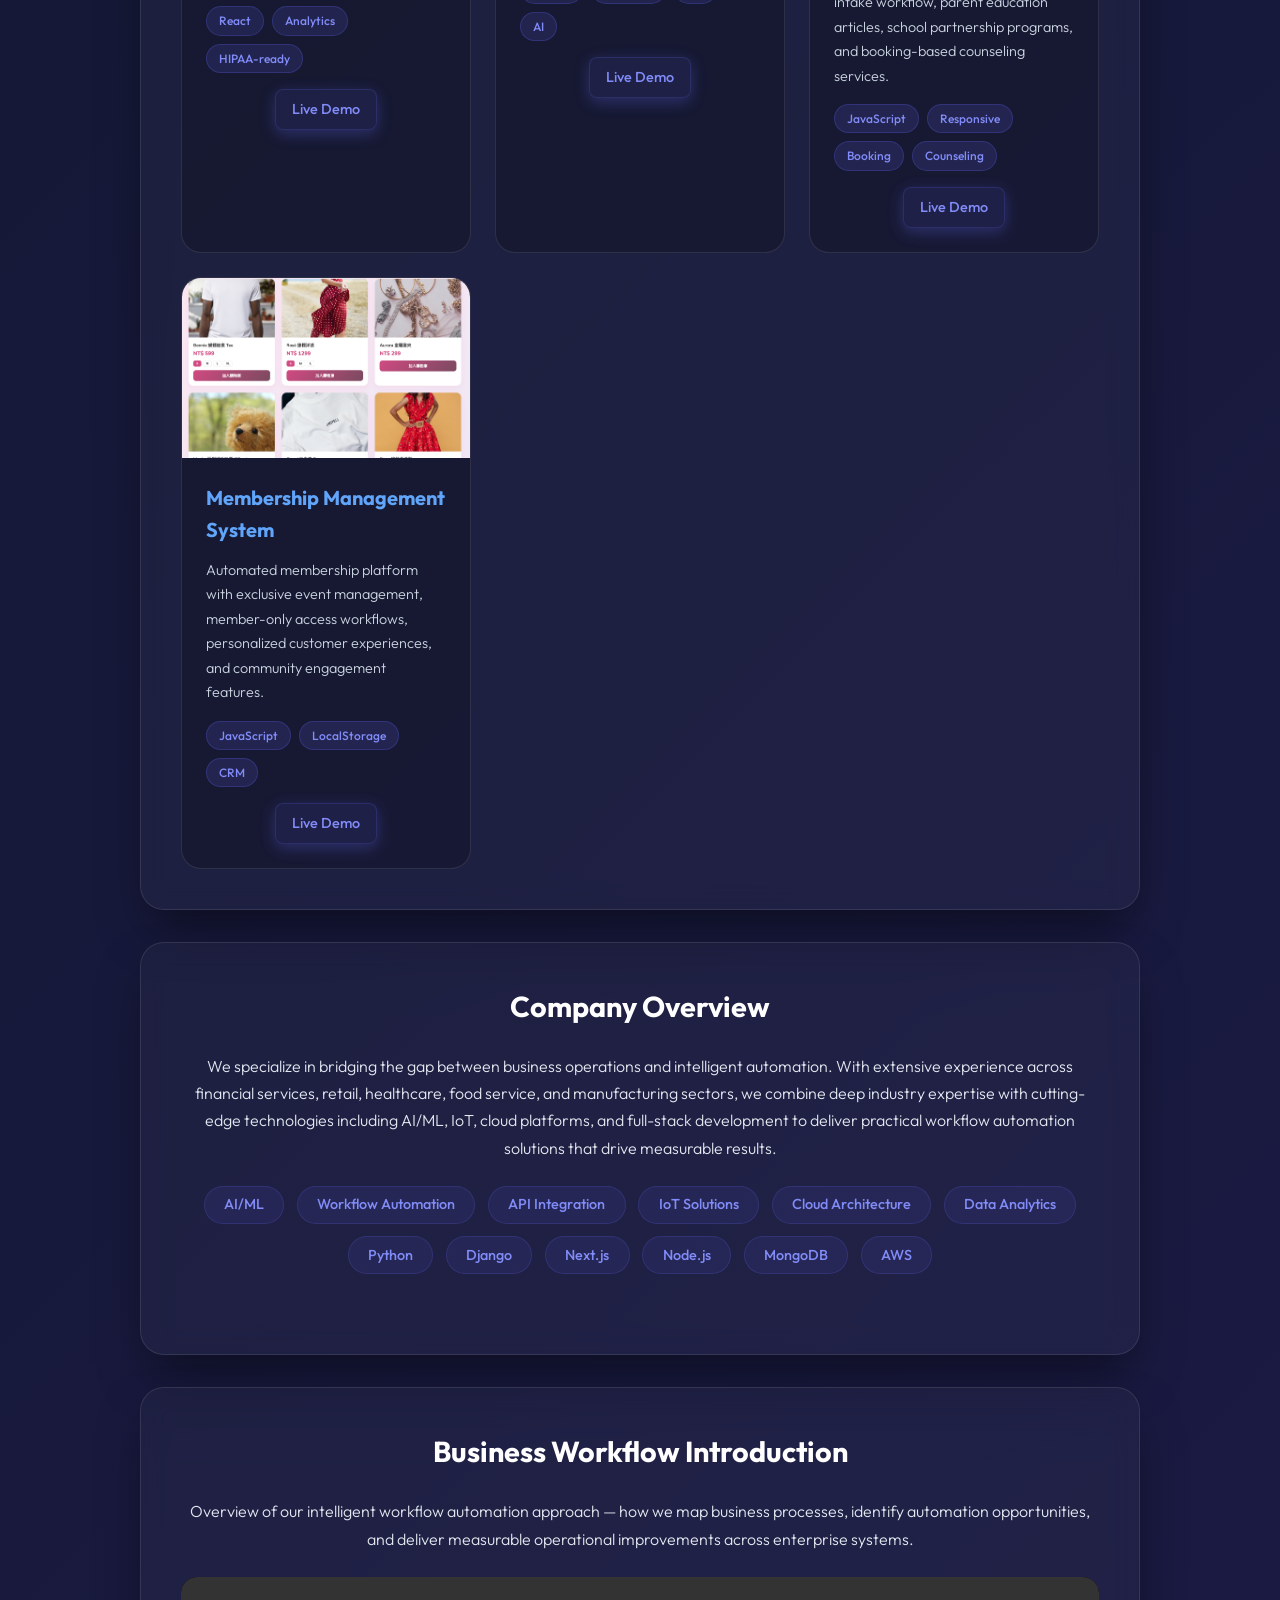
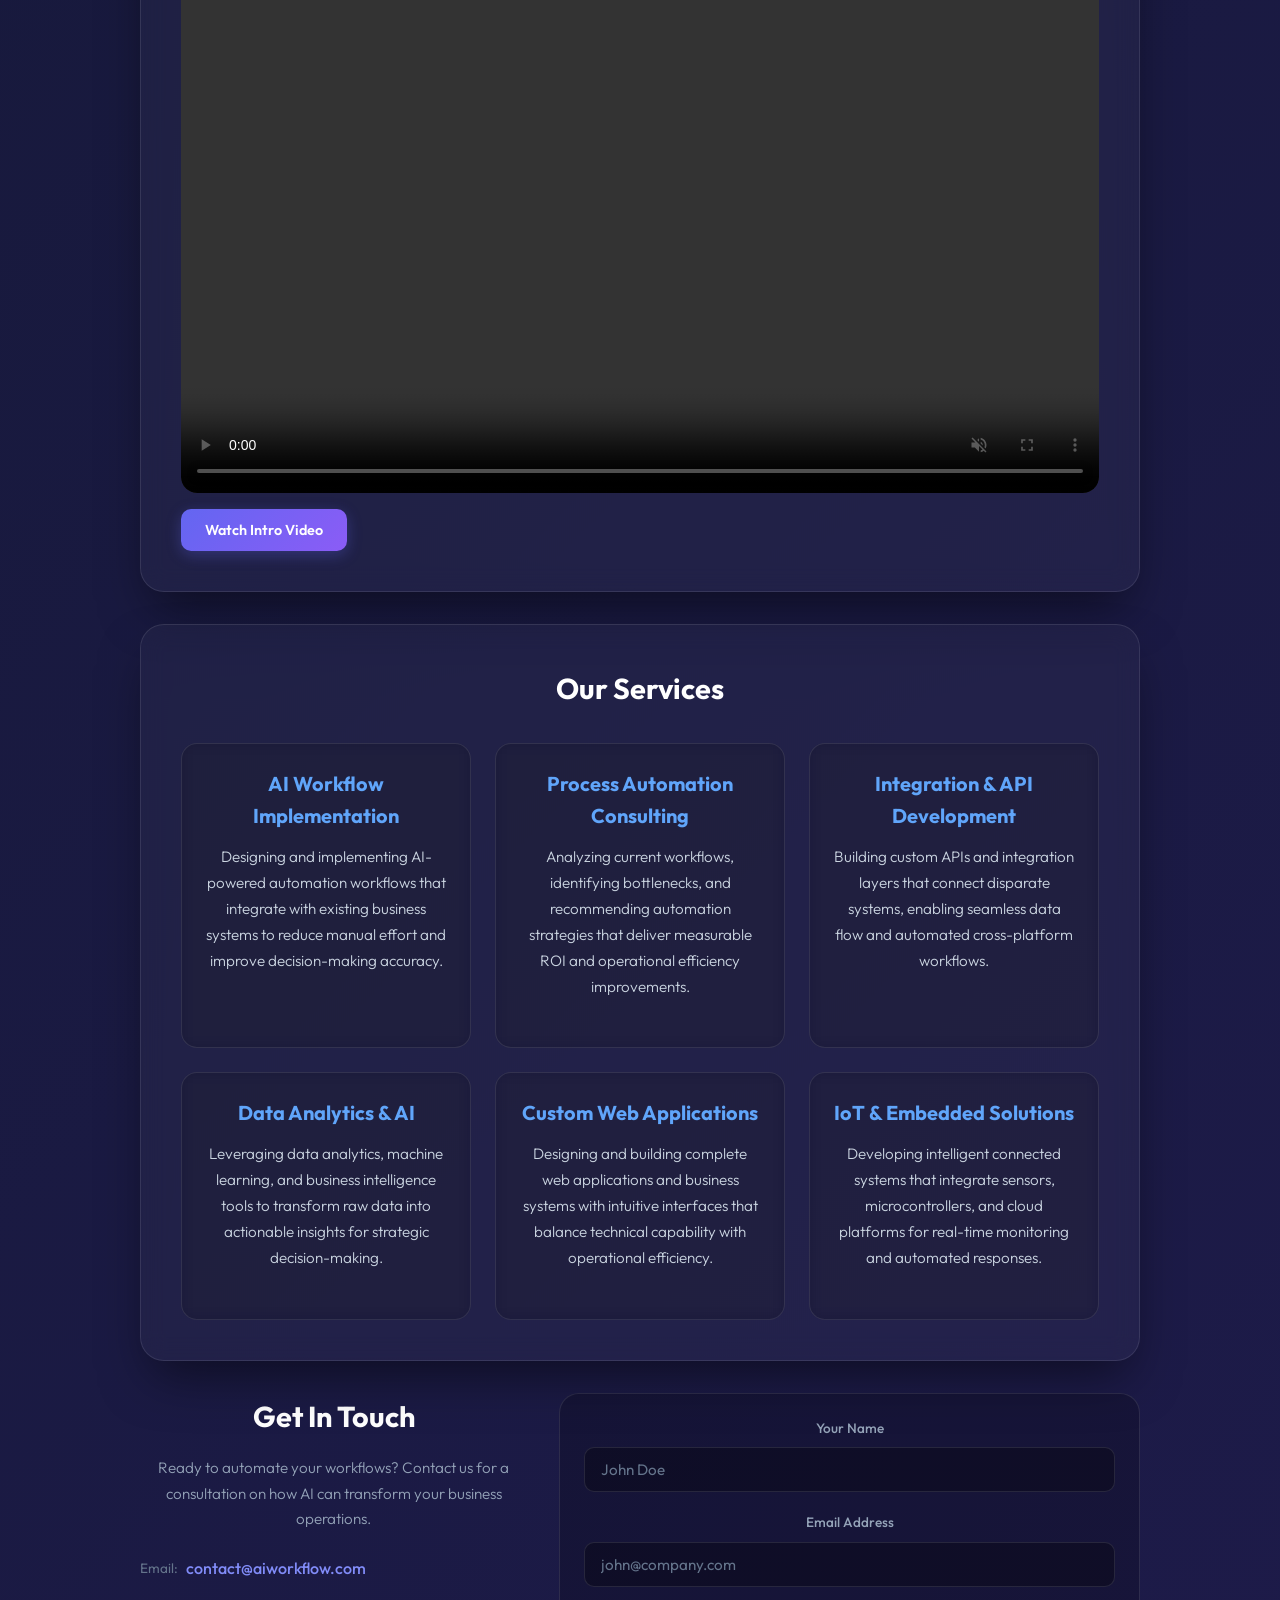
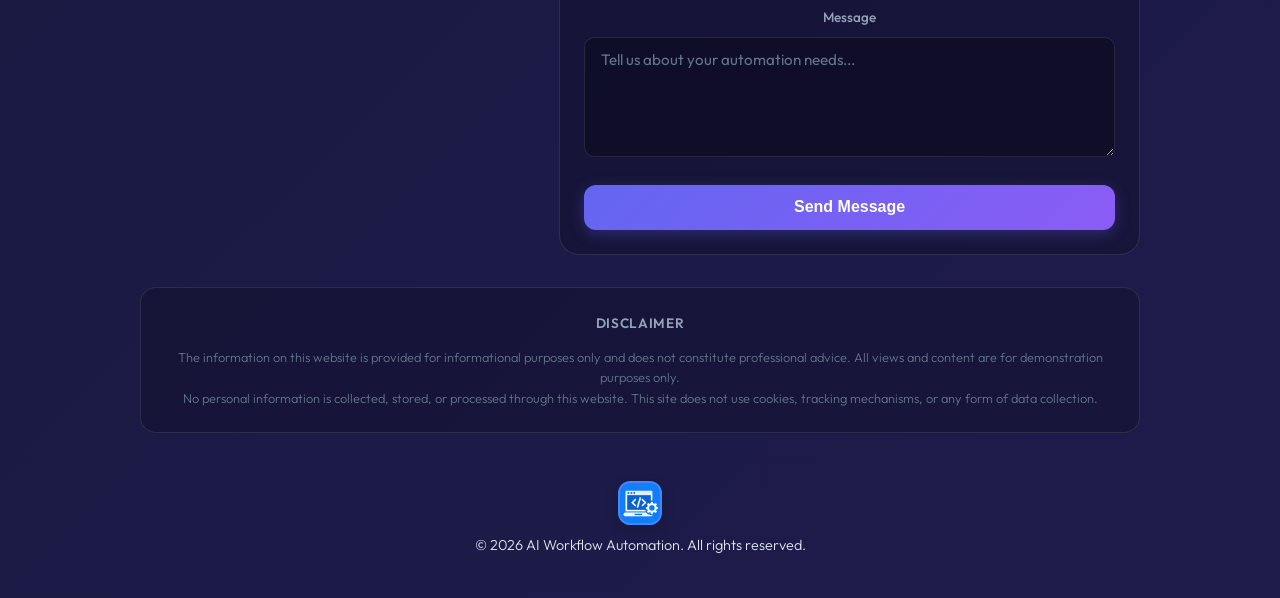
==== commit 35110f13: "Add PWA support (manifest, app icons, service worker) and replace logo with blue logo1 artwork" ====
--- a/index.html
+++ b/index.html
@@ -5,9 +5,14 @@
     <meta name="viewport" content="width=device-width, initial-scale=1.0">
     <title>AI Workflow Automation - Implementation Consultants</title>
     <meta name="description" content="AI workflow automation implementation consultants helping enterprises automate workflows with AI, IoT, and full-stack engineering.">
-    <meta name="theme-color" content="#38ad73">
     <link rel="icon" type="image/png" sizes="32x32" href="static/images/logo-32.png">
     <link rel="icon" type="image/png" sizes="16x16" href="static/images/logo-16.png">
+    <link rel="manifest" href="static/manifest.json">
+    <meta name="theme-color" content="#0f172a">
+    <meta name="mobile-web-app-capable" content="yes">
+    <meta name="apple-mobile-web-app-capable" content="yes">
+    <meta name="apple-mobile-web-app-status-bar-style" content="default">
+    <meta name="apple-mobile-web-app-title" content="AI Workflow">
     <link rel="apple-touch-icon" sizes="180x180" href="static/images/logo-180.png">
     <meta property="og:type" content="website">
     <meta property="og:title" content="AI Workflow Automation - Implementation Consultants">
@@ -433,6 +438,13 @@
     <script src="static/js/contact.js"></script>
     <script src="static/js/nav.js"></script>
     <script>
+        if ('serviceWorker' in navigator) {
+            window.addEventListener('load', function () {
+                navigator.serviceWorker.register('/sw.js');
+            });
+        }
+    </script>
+    <script>
         document.addEventListener('DOMContentLoaded', initI18n);
 
         const statusBtn = document.getElementById('status-btn');
--- a/static/css/style.css
+++ b/static/css/style.css
@@ -201,7 +201,7 @@
     height: 40px;
     border-radius: 26%;
     object-fit: cover;
-    background: #38ad73;
+    background: #0f7efd;
     border: 2px solid rgba(255, 255, 255, 0.85);
     box-shadow: 0 4px 12px rgba(15, 23, 42, 0.45);
 }
@@ -820,7 +820,7 @@
     height: 44px;
     border-radius: 28%;
     object-fit: cover;
-    background: #38ad73;
+    background: #0f7efd;
     border: 2px solid rgba(129, 140, 248, 0.5);
     box-shadow: 0 4px 12px rgba(15, 23, 42, 0.35);
 }
